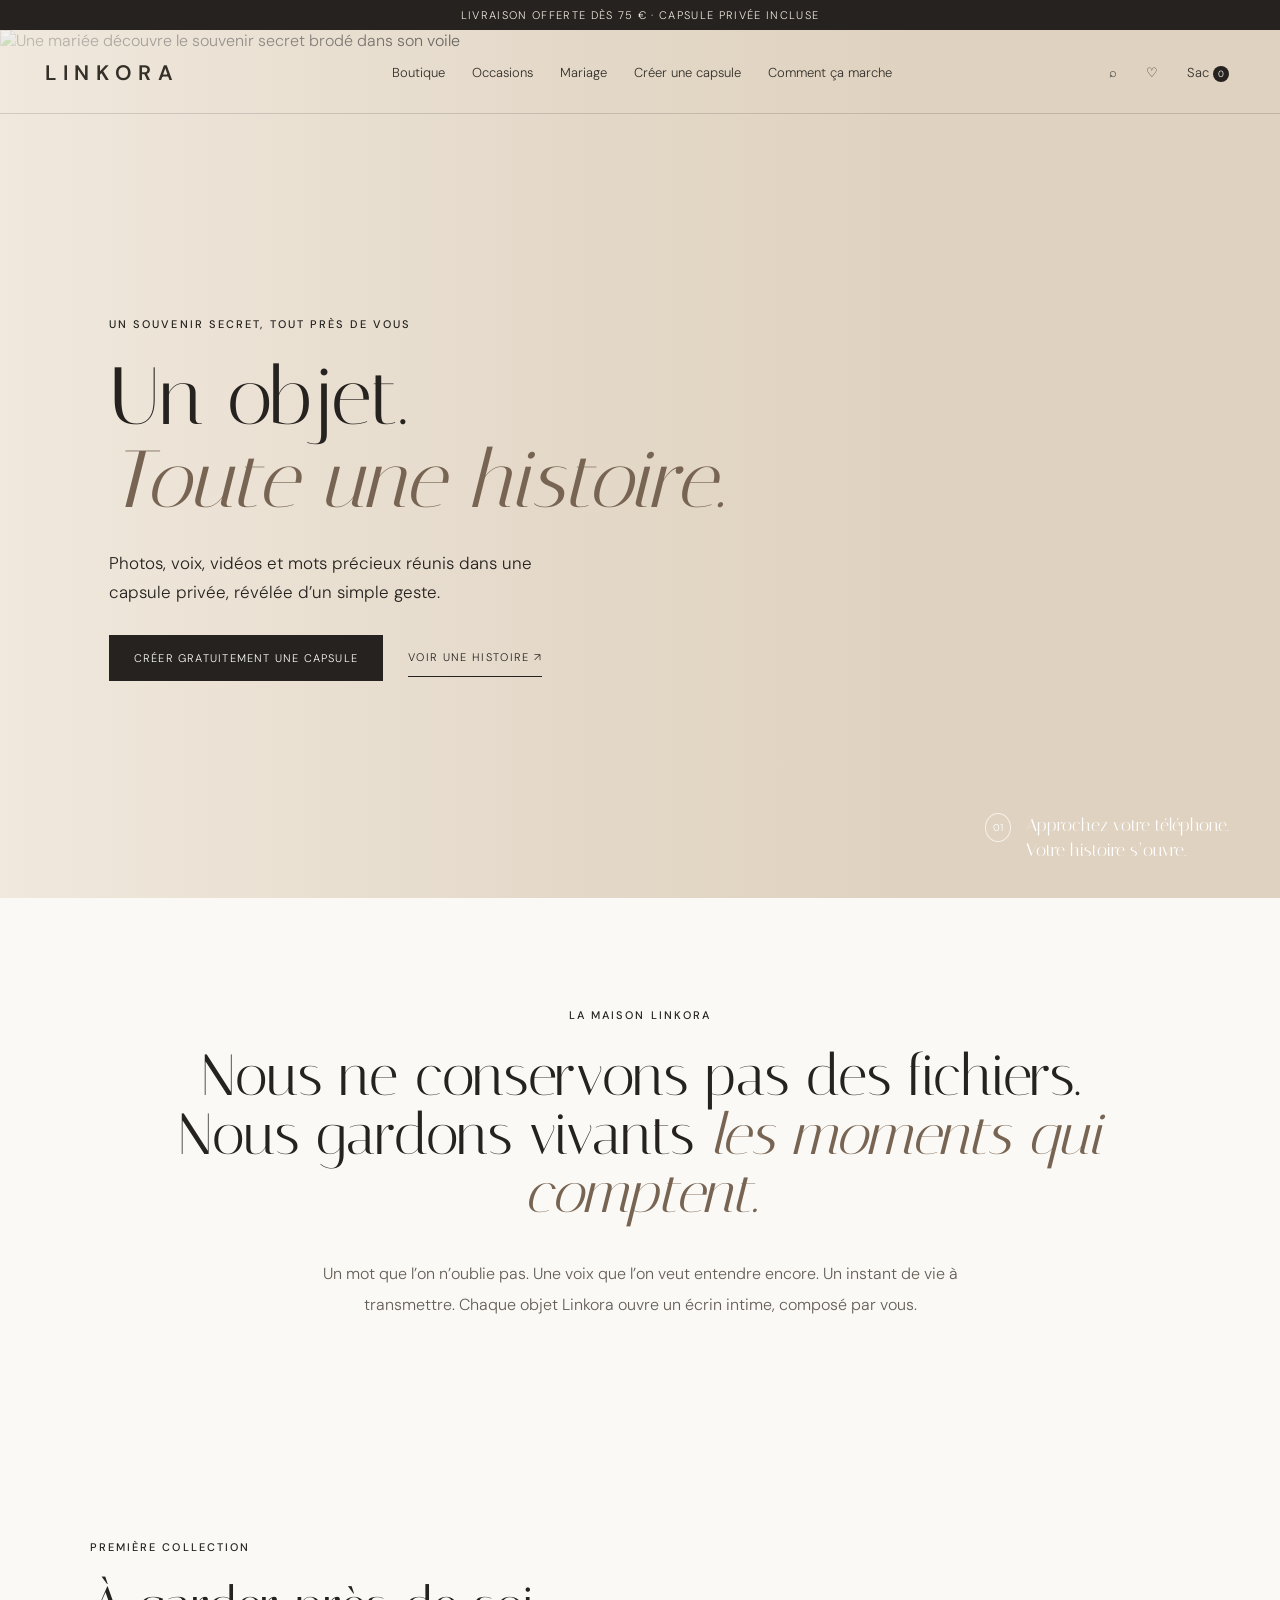
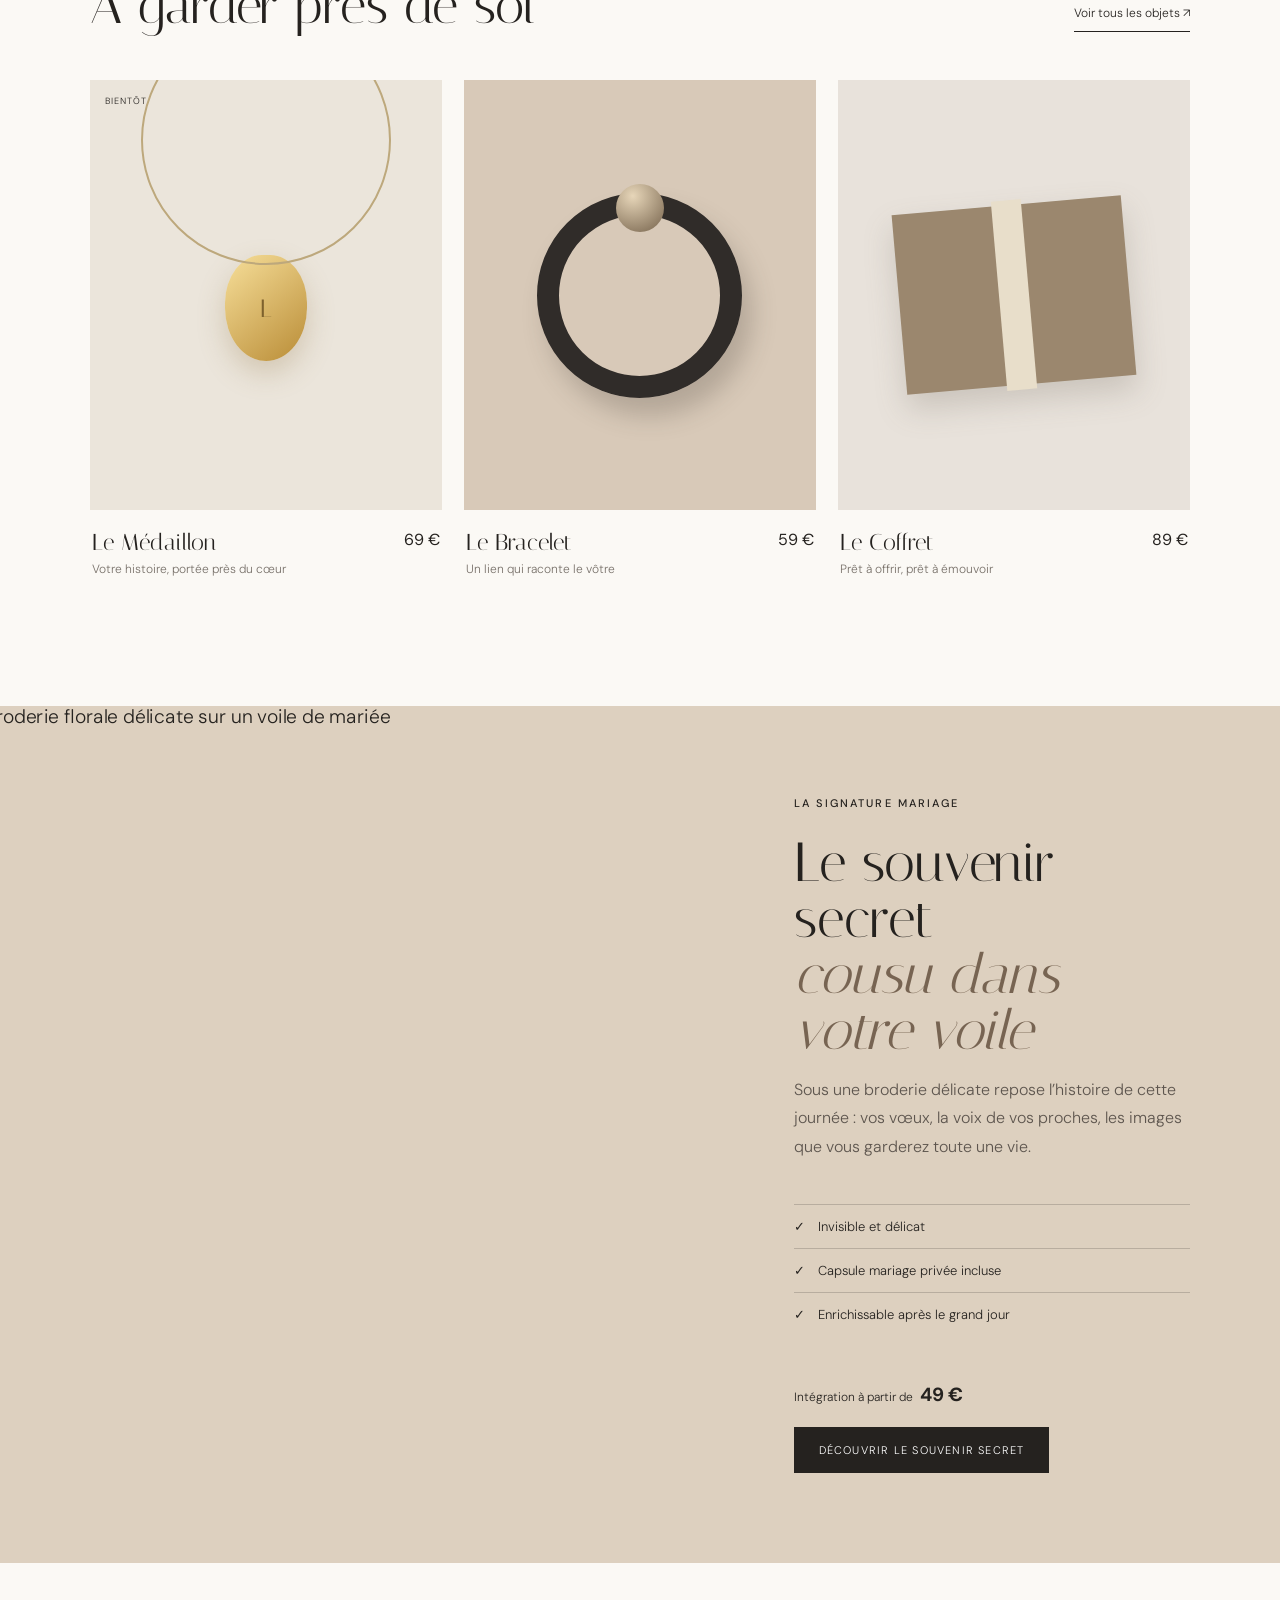
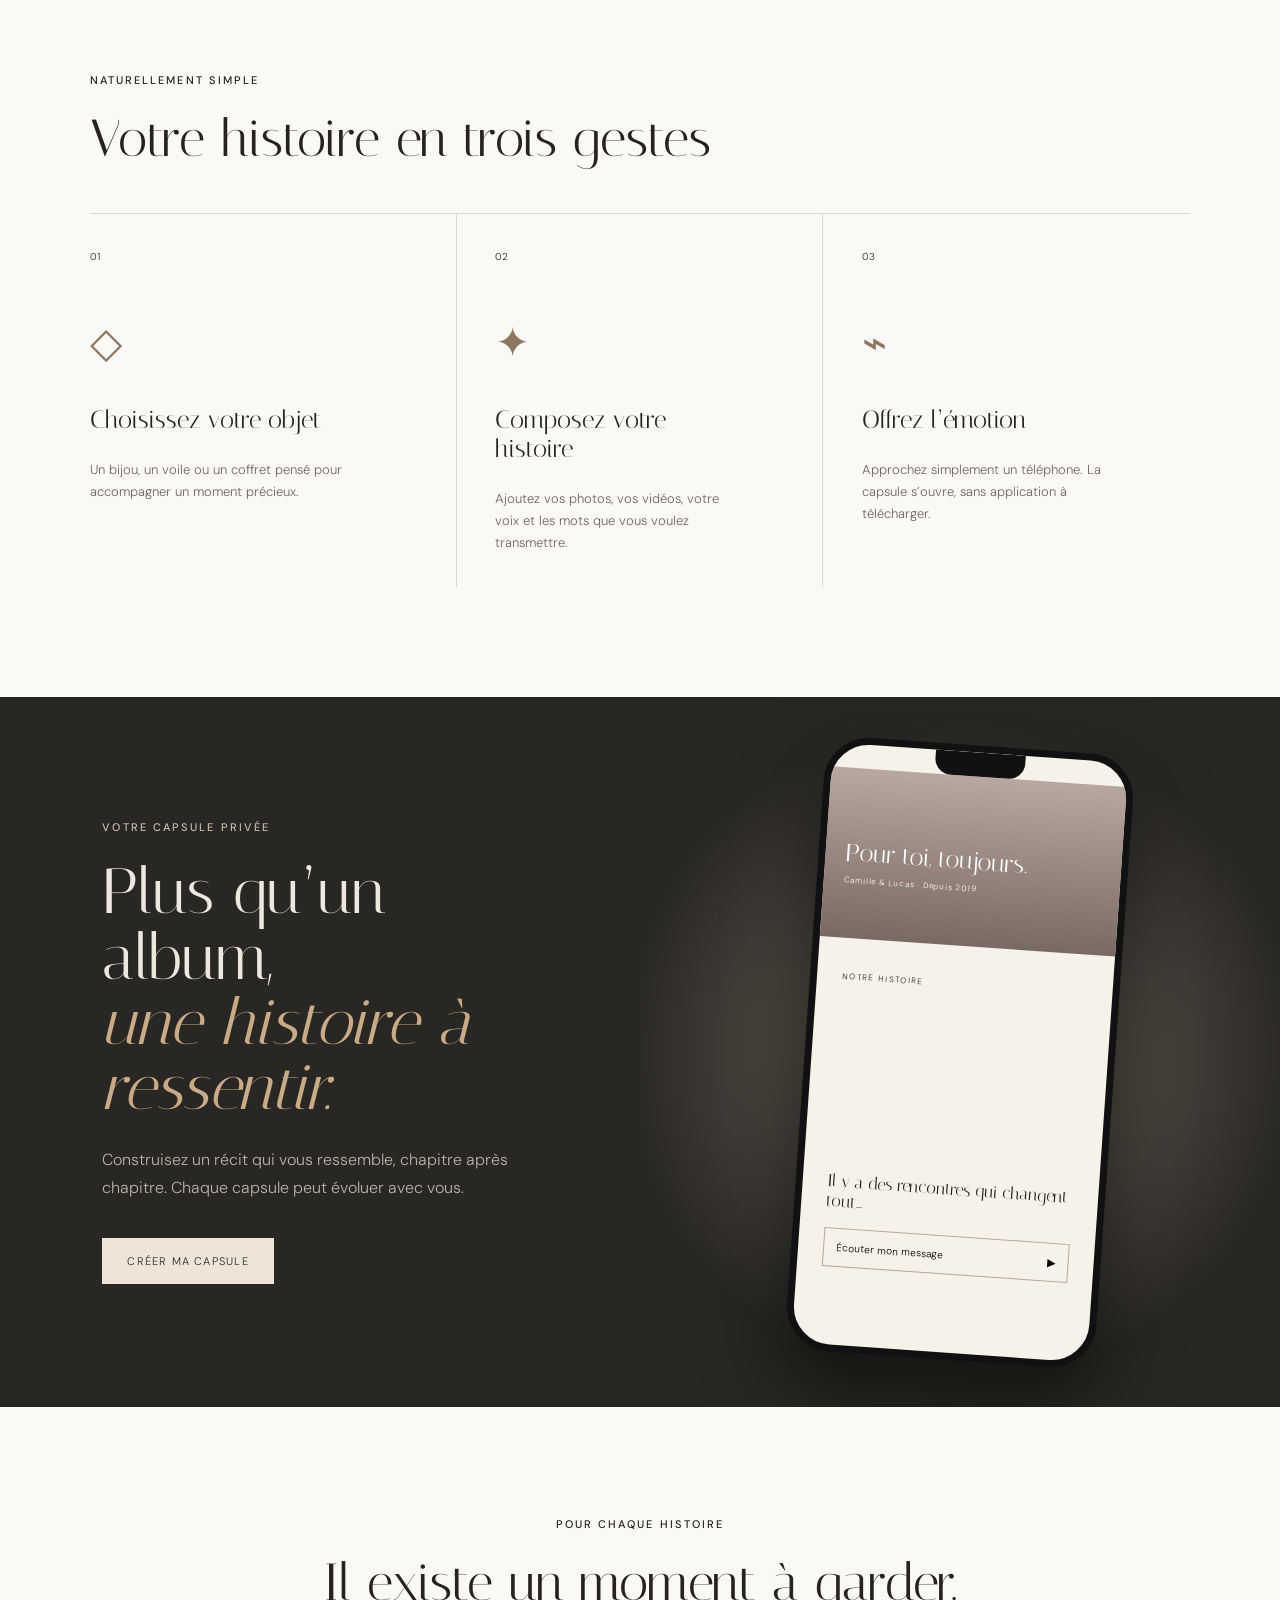
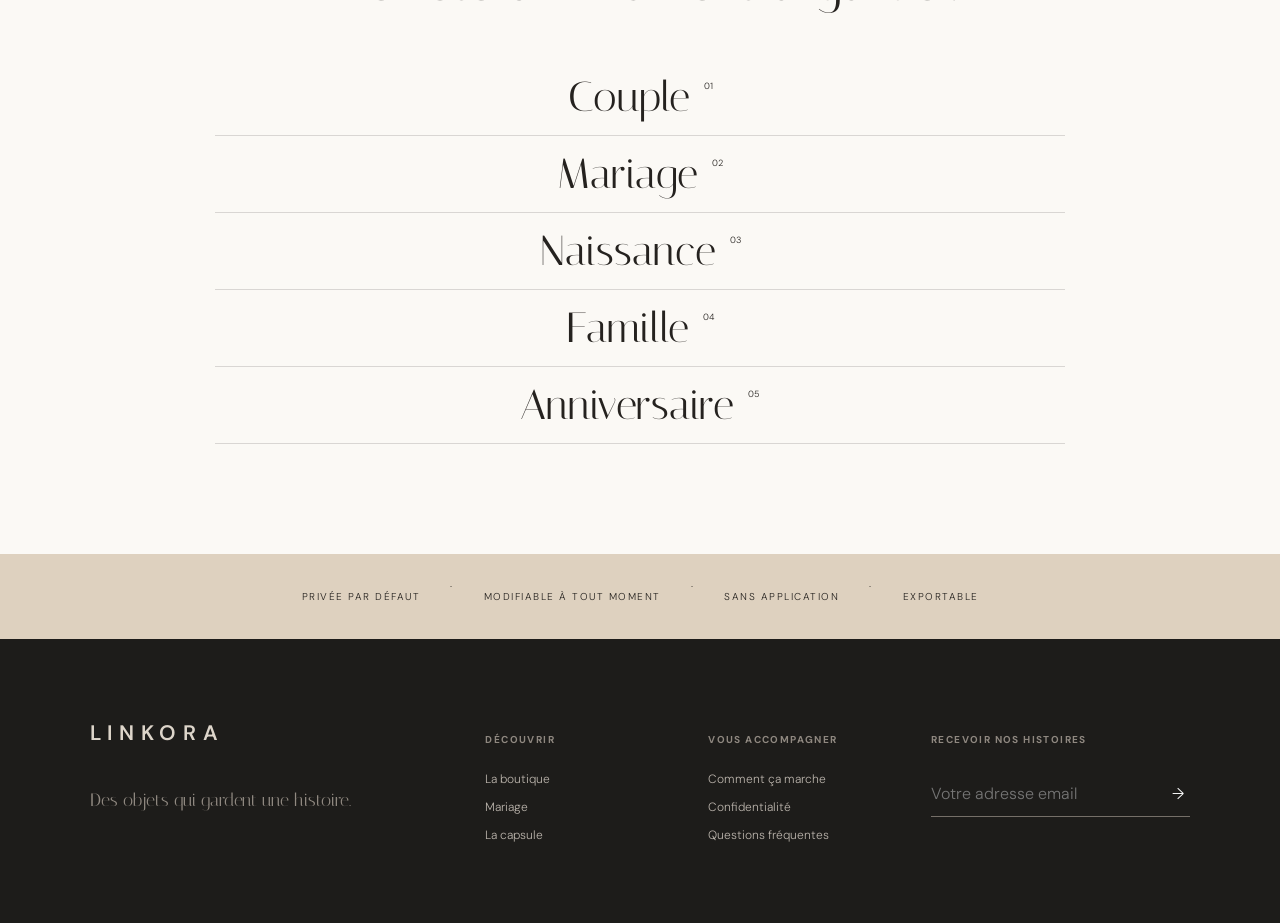
==== index.html @ e20ec152 "Add files via upload Publication initiale du site Linkora" ====
<!doctype html>
<html lang="fr">
<head>
  <meta charset="UTF-8">
  <meta name="viewport" content="width=device-width, initial-scale=1.0">
  <meta name="description" content="Linkora transforme vos objets précieux en portes vers les histoires qui comptent.">
  <title>Linkora — Un objet. Toute une histoire.</title>
  <link rel="preconnect" href="https://fonts.googleapis.com">
  <link rel="preconnect" href="https://fonts.gstatic.com" crossorigin>
  <link href="https://fonts.googleapis.com/css2?family=DM+Sans:wght@300;400;500;600&family=Italiana&display=swap" rel="stylesheet">
  <link rel="stylesheet" href="styles.css">
</head>
<body>
  <div class="announcement">Livraison offerte dès 75 € · Capsule privée incluse</div>
  <header class="header">
    <a class="brand" href="#top" aria-label="Linkora, accueil">LINKORA</a>
    <nav class="desktop-nav" aria-label="Navigation principale">
      <a href="#collection">Boutique</a><a href="#occasions">Occasions</a><a href="#mariage">Mariage</a><a href="#capsule">Créer une capsule</a><a href="#how">Comment ça marche</a>
    </nav>
    <div class="header-actions"><button class="icon-button" aria-label="Rechercher">⌕</button><button class="icon-button" aria-label="Mon espace">♡</button><button class="icon-button" aria-label="Panier">Sac <span>0</span></button><button class="menu-button" aria-label="Ouvrir le menu">Menu</button></div>
  </header>
  <main id="top">
    <section class="hero">
      <img src="assets/hero-voile-concept.png" alt="Une mariée découvre le souvenir secret brodé dans son voile">
      <div class="hero-copy">
        <p class="eyebrow">Un souvenir secret, tout près de vous</p>
        <h1>Un objet.<br><em>Toute une histoire.</em></h1>
        <p>Photos, voix, vidéos et mots précieux réunis dans une capsule privée, révélée d’un simple geste.</p>
        <div class="button-row"><a class="button primary" href="create.html">Créer gratuitement une capsule</a><button class="text-button" data-open-demo>Voir une histoire <span>↗</span></button></div>
      </div>
      <div class="hero-note"><span>01</span><p>Approchez votre téléphone.<br>Votre histoire s’ouvre.</p></div>
    </section>

    <section class="manifesto section-pad">
      <p class="eyebrow">La maison Linkora</p>
      <h2>Nous ne conservons pas des fichiers.<br>Nous gardons vivants <em>les moments qui comptent.</em></h2>
      <p class="manifesto-body">Un mot que l’on n’oublie pas. Une voix que l’on veut entendre encore. Un instant de vie à transmettre. Chaque objet Linkora ouvre un écrin intime, composé par vous.</p>
    </section>

    <section class="collection section-pad" id="collection">
      <div class="section-heading"><div><p class="eyebrow">Première collection</p><h2>À garder près de soi</h2></div><a href="#">Voir tous les objets <span>↗</span></a></div>
      <div class="product-grid">
        <article class="product-card"><div class="product-visual visual-medallion"><span class="medallion"></span><span class="chain"></span><span class="badge">Bientôt</span></div><div class="product-info"><div><h3>Le Médaillon</h3><p>Votre histoire, portée près du cœur</p></div><strong>69 €</strong></div></article>
        <article class="product-card"><div class="product-visual visual-bracelet"><span class="bracelet"></span><span class="bead"></span></div><div class="product-info"><div><h3>Le Bracelet</h3><p>Un lien qui raconte le vôtre</p></div><strong>59 €</strong></div></article>
        <article class="product-card"><div class="product-visual visual-box"><span class="box"></span><span class="ribbon"></span></div><div class="product-info"><div><h3>Le Coffret</h3><p>Prêt à offrir, prêt à émouvoir</p></div><strong>89 €</strong></div></article>
      </div>
    </section>

    <section class="wedding" id="mariage">
      <div class="wedding-image"><img src="assets/hero-voile-concept.png" alt="Broderie florale délicate sur un voile de mariée"></div>
      <div class="wedding-copy"><p class="eyebrow">La signature mariage</p><h2>Le souvenir secret<br><em>cousu dans votre voile</em></h2><p>Sous une broderie délicate repose l’histoire de cette journée : vos vœux, la voix de vos proches, les images que vous garderez toute une vie.</p><ul><li>Invisible et délicat</li><li>Capsule mariage privée incluse</li><li>Enrichissable après le grand jour</li></ul><p class="price">Intégration à partir de <strong>49 €</strong></p><a class="button dark" href="#capsule">Découvrir Le Souvenir Secret</a></div>
    </section>

    <section class="how section-pad" id="how">
      <div class="section-heading"><div><p class="eyebrow">Naturellement simple</p><h2>Votre histoire en trois gestes</h2></div></div>
      <div class="steps"><article><span>01</span><div class="step-icon">◇</div><h3>Choisissez votre objet</h3><p>Un bijou, un voile ou un coffret pensé pour accompagner un moment précieux.</p></article><article><span>02</span><div class="step-icon">✦</div><h3>Composez votre histoire</h3><p>Ajoutez vos photos, vos vidéos, votre voix et les mots que vous voulez transmettre.</p></article><article><span>03</span><div class="step-icon">⌁</div><h3>Offrez l’émotion</h3><p>Approchez simplement un téléphone. La capsule s’ouvre, sans application à télécharger.</p></article></div>
    </section>

    <section class="capsule" id="capsule">
      <div class="capsule-copy"><p class="eyebrow light">Votre capsule privée</p><h2>Plus qu’un album,<br><em>une histoire à ressentir.</em></h2><p>Construisez un récit qui vous ressemble, chapitre après chapitre. Chaque capsule peut évoluer avec vous.</p><a class="button cream" href="create.html">Créer ma capsule</a></div>
      <div class="phone-wrap"><div class="phone"><div class="phone-top"></div><div class="story-cover"><p>Pour toi, toujours.</p><small>Camille & Lucas · Depuis 2019</small></div><div class="story-content"><span>Notre histoire</span><div class="story-photo"></div><p>Il y a des rencontres qui changent tout...</p><button>Écouter mon message <b>▶</b></button></div></div></div>
    </section>

    <section class="occasions section-pad" id="occasions"><p class="eyebrow">Pour chaque histoire</p><h2>Il existe un moment à garder.</h2><div class="occasion-list"><a href="#">Couple <span>01</span></a><a href="#">Mariage <span>02</span></a><a href="#">Naissance <span>03</span></a><a href="#">Famille <span>04</span></a><a href="#">Anniversaire <span>05</span></a></div></section>

    <section class="trust"><p>Privée par défaut</p><span>·</span><p>Modifiable à tout moment</p><span>·</span><p>Sans application</p><span>·</span><p>Exportable</p></section>
  </main>
  <footer><div><a class="brand footer-brand" href="#top">LINKORA</a><p>Des objets qui gardent une histoire.</p></div><div><h4>Découvrir</h4><a href="#collection">La boutique</a><a href="#mariage">Mariage</a><a href="#capsule">La capsule</a></div><div><h4>Vous accompagner</h4><a href="#how">Comment ça marche</a><a href="#">Confidentialité</a><a href="#">Questions fréquentes</a></div><div><h4>Recevoir nos histoires</h4><form><input type="email" placeholder="Votre adresse email" aria-label="Votre adresse email"><button aria-label="S'inscrire">→</button></form></div></footer>

  <dialog class="demo" id="demo"><button class="close" aria-label="Fermer">×</button><p class="eyebrow">Démonstration</p><h2>Pour toi, toujours.</h2><p class="demo-intro">Une capsule imaginée pour raconter six années d’une histoire.</p><div class="demo-memory"><span>12 juin 2019</span><h3>Le jour où tout a commencé</h3><p>« Je ne savais pas encore que ce café durerait toute une vie. »</p></div><div class="audio"><button>▶</button><div><p>Un message de Camille</p><span></span></div><time>0:42</time></div><button class="button dark close-bottom">Refermer l’histoire</button></dialog>
  <script src="script.js"></script>
</body>
</html>
---- styles.css ----
:root{--ink:#25221f;--cream:#f5f0e8;--paper:#fbf9f5;--sand:#ded1bf;--brown:#75614e;--line:rgba(37,34,31,.16)}*{box-sizing:border-box}html{scroll-behavior:smooth}body{margin:0;background:var(--paper);color:var(--ink);font-family:"DM Sans",sans-serif;font-weight:300}a{color:inherit;text-decoration:none}button,input{font:inherit}.announcement{background:var(--ink);color:#eee7dc;text-align:center;padding:8px;font-size:11px;letter-spacing:.12em;text-transform:uppercase}.header{height:82px;display:flex;align-items:center;justify-content:space-between;padding:0 3.5vw;border-bottom:1px solid var(--line);position:absolute;top:32px;z-index:5;width:100%;color:#332f29}.brand{font-size:21px;letter-spacing:.32em;font-weight:600}.desktop-nav{display:flex;gap:27px;font-size:13px}.desktop-nav a,.header-actions button{transition:opacity .2s}.desktop-nav a:hover,.header-actions button:hover{opacity:.55}.header-actions{display:flex;align-items:center;gap:17px}.icon-button,.menu-button,.text-button{border:0;background:0;cursor:pointer;color:inherit}.icon-button{font-size:13px}.icon-button span{background:var(--ink);color:white;border-radius:50%;font-size:9px;padding:2px 5px}.menu-button{display:none}.hero{min-height:760px;height:calc(100vh - 32px);position:relative;display:flex;align-items:center;overflow:hidden;background:#dfd2c0}.hero>img{position:absolute;width:100%;height:100%;object-fit:cover}.hero:after{content:"";position:absolute;inset:0;background:linear-gradient(90deg,rgba(246,240,231,.75) 0%,rgba(246,240,231,.2) 46%,transparent 72%)}.hero-copy{position:relative;z-index:1;width:620px;margin-left:8.5vw;margin-top:70px}.eyebrow{text-transform:uppercase;letter-spacing:.19em;font-size:11px;font-weight:500;margin:0 0 25px}.hero h1,.section-pad h2,.wedding h2,.capsule h2,.demo h2{font-family:Italiana,serif;font-weight:400;margin:0;line-height:1.02}.hero h1{font-size:clamp(57px,6.3vw,96px)}em{font-weight:400;color:#776452}.hero-copy>p:not(.eyebrow){max-width:470px;font-size:17px;line-height:1.7;margin:28px 0}.button-row{display:flex;align-items:center;gap:25px}.button{display:inline-flex;border:1px solid var(--ink);padding:15px 24px;text-transform:uppercase;letter-spacing:.11em;font-size:11px;cursor:pointer;transition:.25s}.button:hover{transform:translateY(-2px)}.button.primary,.button.dark{background:var(--ink);color:white}.text-button{text-transform:uppercase;letter-spacing:.12em;font-size:11px;border-bottom:1px solid;padding:12px 0}.hero-note{position:absolute;z-index:2;right:4vw;bottom:35px;color:#fff;display:flex;align-items:flex-start;gap:15px}.hero-note span{font-size:10px;border:1px solid rgba(255,255,255,.7);border-radius:50%;padding:7px}.hero-note p{font-family:Italiana;font-size:18px;line-height:1.4;margin:0}.section-pad{padding:110px 7vw}.manifesto{text-align:center;max-width:1200px;margin:auto}.manifesto h2{font-size:clamp(36px,4.5vw,65px)}.manifesto-body{max-width:680px;margin:36px auto 0;line-height:1.9;color:#655e56}.section-heading{display:flex;align-items:flex-end;justify-content:space-between;margin-bottom:48px}.section-heading h2,.occasions h2{font-size:52px}.section-heading>a{font-size:12px;border-bottom:1px solid;padding:10px 0}.product-grid{display:grid;grid-template-columns:repeat(3,1fr);gap:22px}.product-visual{height:430px;background:#ebe5db;position:relative;display:grid;place-items:center;overflow:hidden}.product-info{display:flex;justify-content:space-between;padding:19px 2px}.product-info h3{font-family:Italiana;font-size:23px;font-weight:400;margin:0 0 5px}.product-info p{margin:0;color:#777069;font-size:12px}.product-info strong{font-weight:400}.badge{position:absolute;left:15px;top:15px;text-transform:uppercase;font-size:9px;letter-spacing:.12em}.chain{position:absolute;width:250px;height:250px;border:2px solid #bda87c;border-radius:50%;top:-65px}.medallion{width:82px;height:106px;border-radius:45% 45% 50% 50%;background:linear-gradient(140deg,#f7df9a,#b98c36);box-shadow:0 12px 28px #9d845650;position:absolute;top:175px}.medallion:after{content:"L";font-family:Italiana;font-size:25px;position:absolute;inset:0;display:grid;place-items:center;color:#7d612d}.visual-bracelet{background:#d8c9b8}.bracelet{width:205px;height:205px;border:22px solid #302c29;border-radius:50%;box-shadow:10px 18px 25px #493e3640}.bead{position:absolute;width:48px;height:48px;background:radial-gradient(circle at 35% 25%,#e7d6b9,#75624b);border-radius:50%;top:104px}.visual-box{background:#e8e2db}.box{width:230px;height:180px;background:#9b876e;box-shadow:0 15px 30px #756c6040;transform:rotate(-5deg)}.ribbon{position:absolute;width:30px;height:190px;background:#e8deca;transform:rotate(-5deg)}.wedding{display:grid;grid-template-columns:1.1fr .9fr;min-height:720px;background:#ddd0bf}.wedding-image{overflow:hidden}.wedding-image img{width:100%;height:100%;object-fit:cover;object-position:67% center;transform:scale(1.2)}.wedding-copy{padding:90px 7vw;display:flex;flex-direction:column;justify-content:center}.wedding h2{font-size:clamp(43px,4.3vw,68px)}.wedding-copy>p:not(.eyebrow,.price){line-height:1.8;color:#5d554e}.wedding ul{list-style:none;padding:10px 0}.wedding li{border-top:1px solid rgba(37,34,31,.2);padding:13px 0;font-size:13px}.wedding li:before{content:"✓";margin-right:13px}.price{font-size:12px;margin:20px 0}.price strong{font-size:19px;margin-left:4px}.wedding .button{align-self:flex-start}.steps{display:grid;grid-template-columns:repeat(3,1fr);border-top:1px solid var(--line)}.steps article{padding:30px 6vw 20px 0;border-right:1px solid var(--line);position:relative}.steps article:not(:first-child){padding-left:3vw}.steps article:last-child{border:0}.steps>article>span{font-size:10px}.step-icon{font-size:42px;margin:50px 0 35px;color:#8d7761}.steps h3{font-family:Italiana;font-weight:400;font-size:25px}.steps p{color:#6d665f;line-height:1.7;font-size:13px}.capsule{background:#292723;color:#eee7dd;min-height:710px;display:grid;grid-template-columns:1fr 1fr;overflow:hidden}.capsule-copy{padding:120px 8vw;align-self:center}.eyebrow.light{color:#cbbda9}.capsule h2{font-size:clamp(48px,5vw,72px)}.capsule h2 em{color:#c9ac87}.capsule-copy>p:not(.eyebrow){line-height:1.8;color:#bbb3aa;max-width:530px;margin:25px 0 35px}.button.cream{background:#eee5d8;color:#292723;border-color:#eee5d8}.phone-wrap{display:grid;place-items:center;background:radial-gradient(circle,#756a5b 0%,#393631 55%,#292723 70%)}.phone{width:310px;height:615px;border:7px solid #111;border-radius:45px;background:#f6f1e9;overflow:hidden;color:#26231f;box-shadow:0 30px 80px #0009;transform:rotate(4deg)}.phone-top{height:24px;width:90px;background:#111;border-radius:0 0 16px 16px;margin:auto}.story-cover{height:170px;background:linear-gradient(#8f776d99,#594740cc),url('assets/hero-voile-concept.png') center/cover;color:white;padding:70px 20px 15px}.story-cover p{font-family:Italiana;font-size:25px;margin:0}.story-cover small{font-size:8px;letter-spacing:.1em}.story-content{padding:25px}.story-content>span{text-transform:uppercase;font-size:8px;letter-spacing:.17em}.story-photo{height:155px;margin:15px 0;background:url('assets/hero-voile-concept.png') 66% 38%/cover}.story-content p{font-family:Italiana;font-size:17px}.story-content button{width:100%;border:1px solid #b6a895;background:transparent;padding:12px;font-size:10px;display:flex;justify-content:space-between}.occasions{text-align:center}.occasions h2{font-family:Italiana;font-weight:400}.occasion-list{max-width:850px;margin:50px auto 0}.occasion-list a{font-family:Italiana;font-size:42px;display:flex;justify-content:center;gap:14px;padding:13px;border-bottom:1px solid var(--line);transition:.2s}.occasion-list a:hover{color:#8c7459;padding-left:20px}.occasion-list span{font-family:"DM Sans";font-size:9px;padding-top:8px}.trust{display:flex;justify-content:center;gap:30px;flex-wrap:wrap;background:#ded1bf;padding:26px;text-transform:uppercase;letter-spacing:.15em;font-size:10px}footer{background:#1d1c1a;color:#ddd5ca;padding:80px 7vw;display:grid;grid-template-columns:2fr 1fr 1fr 1.5fr;gap:50px}footer>div{display:flex;flex-direction:column;gap:12px}footer h4{text-transform:uppercase;letter-spacing:.14em;font-size:10px;color:#8f8880}footer a:not(.brand){font-size:12px;color:#bbb4ac}.footer-brand{margin-bottom:12px}footer p{color:#918a82;font-family:Italiana;font-size:18px}footer form{display:flex;border-bottom:1px solid #756f68}footer input{background:none;border:0;color:white;padding:12px 0;outline:0;width:100%}footer form button{background:0;border:0;color:white}.demo{width:min(630px,90vw);border:0;padding:60px;background:#f4eee5;color:#2b2824;box-shadow:0 30px 100px #0008}.demo::backdrop{background:#29241ecf;backdrop-filter:blur(4px)}.demo .close{position:absolute;right:20px;top:15px;border:0;background:0;font-size:28px;cursor:pointer}.demo h2{font-size:55px}.demo-intro{color:#706860}.demo-memory{border-left:1px solid #9d8265;padding:25px;margin:30px 0;background:#eee6dc}.demo-memory span{font-size:9px;text-transform:uppercase;letter-spacing:.15em}.demo-memory h3{font-family:Italiana;font-weight:400;font-size:25px}.audio{display:flex;align-items:center;gap:15px;padding:15px 0;margin-bottom:25px}.audio>button{border:1px solid;border-radius:50%;background:0;width:42px;height:42px}.audio div{flex:1}.audio p{font-size:11px}.audio span{display:block;height:2px;background:linear-gradient(90deg,#7a6650 30%,#ccc 30%)}.audio time{font-size:10px}@media(max-width:950px){.desktop-nav{display:none}.menu-button{display:block}.hero-copy{margin-left:6vw}.product-grid{grid-template-columns:1fr 1fr}.product-card:last-child{display:none}.wedding{grid-template-columns:1fr}.wedding-image{height:500px}.capsule{grid-template-columns:1fr}.phone-wrap{padding:80px}.steps{grid-template-columns:1fr}.steps article,.steps article:not(:first-child){border-right:0;border-bottom:1px solid var(--line);padding:30px 0}.step-icon{margin:25px 0}.steps article:last-child{border:0}footer{grid-template-columns:1fr 1fr}}@media(max-width:620px){.announcement{font-size:9px}.header{height:66px;padding:0 20px}.header-actions .icon-button:not(:last-of-type){display:none}.brand{font-size:17px}.hero{height:820px;align-items:flex-end}.hero>img{object-position:63% center}.hero:after{background:linear-gradient(0deg,rgba(245,239,230,.96) 0%,rgba(245,239,230,.65) 50%,transparent 75%)}.hero-copy{margin:0 24px 70px;width:auto}.hero h1{font-size:53px}.hero-copy>p:not(.eyebrow){font-size:14px}.hero-note{display:none}.button-row{align-items:flex-start;flex-direction:column;gap:4px}.section-pad{padding:80px 22px}.manifesto h2{font-size:37px}.section-heading{align-items:flex-start}.section-heading h2,.occasions h2{font-size:39px}.section-heading>a{display:none}.product-grid{grid-template-columns:1fr}.product-card:last-child{display:block}.product-visual{height:360px}.wedding-image{height:390px}.wedding-copy{padding:70px 25px}.wedding h2{font-size:42px}.capsule-copy{padding:80px 25px}.capsule h2{font-size:44px}.phone-wrap{padding:60px 10px}.phone{transform:none;width:285px;height:570px}.occasion-list a{font-size:31px}.trust{gap:12px}.trust span{display:none}footer{grid-template-columns:1fr;padding:60px 25px}.demo{padding:45px 25px}.demo h2{font-size:40px}}
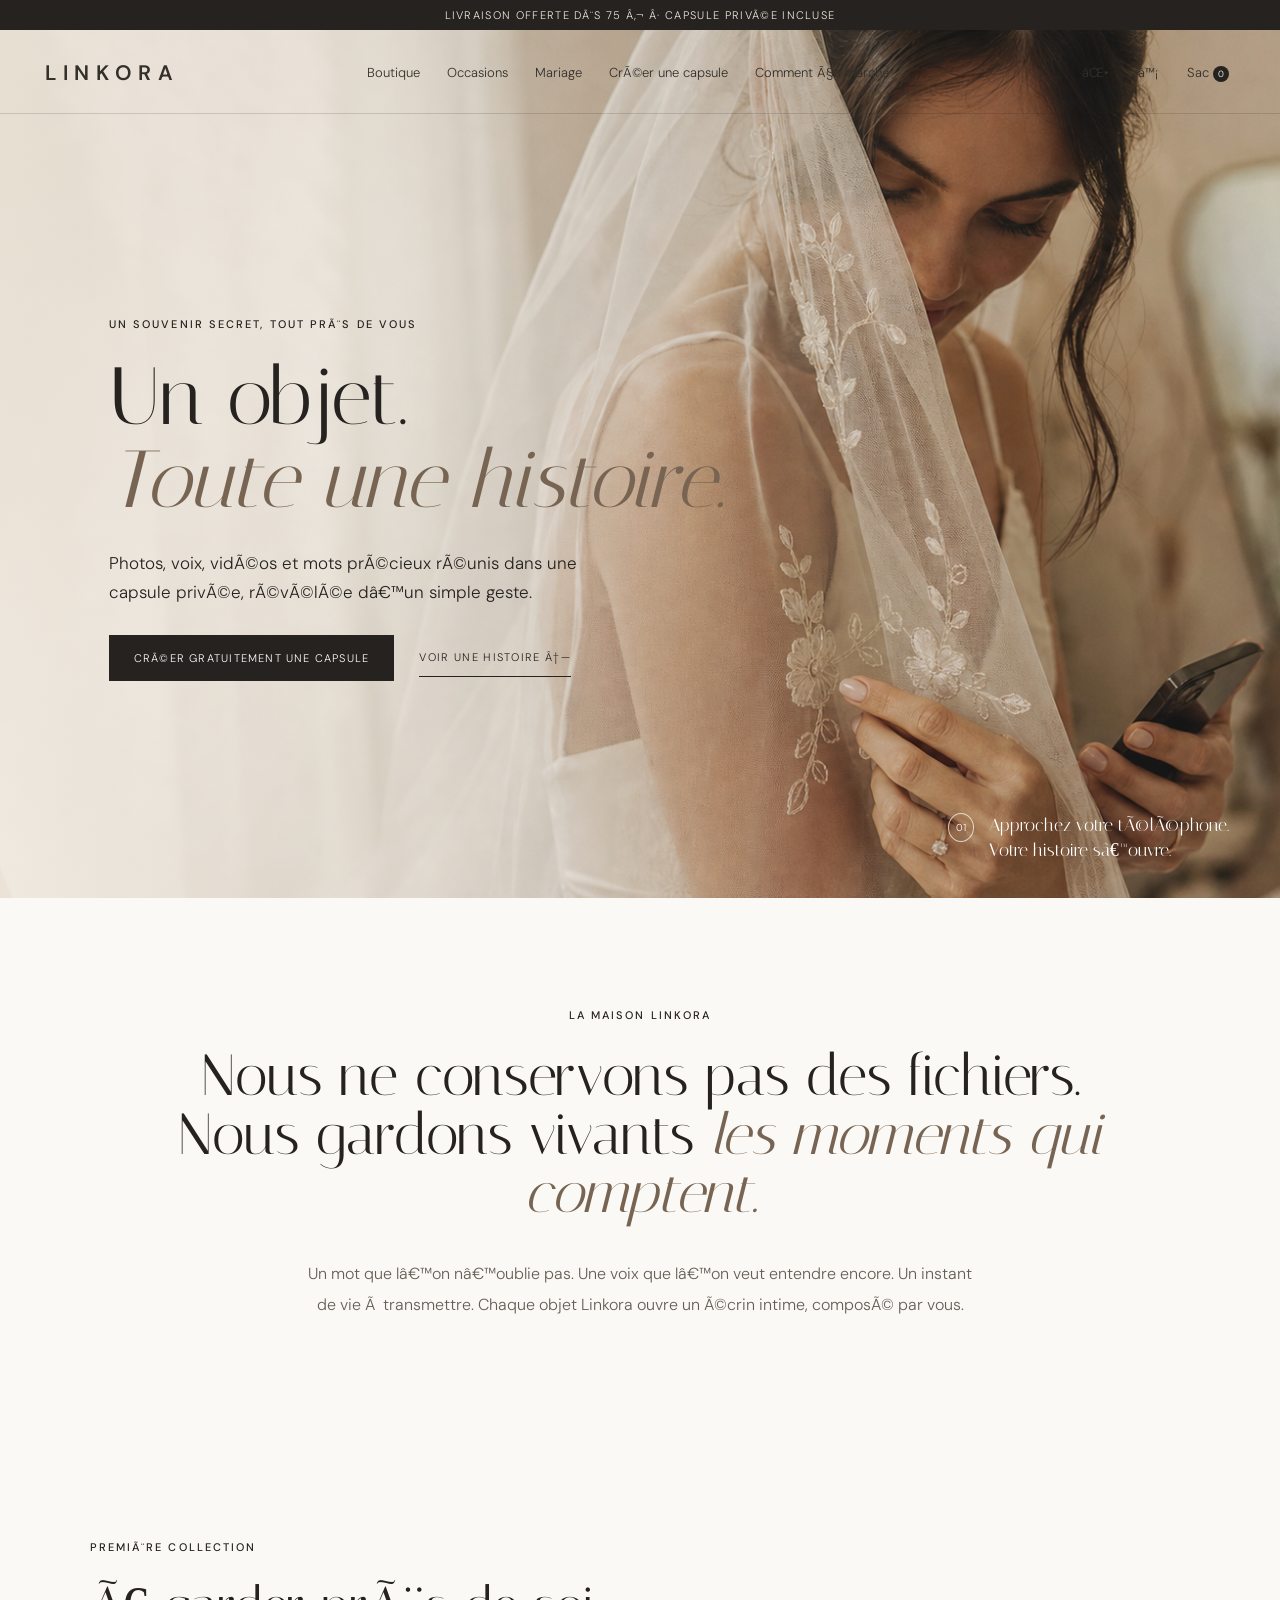
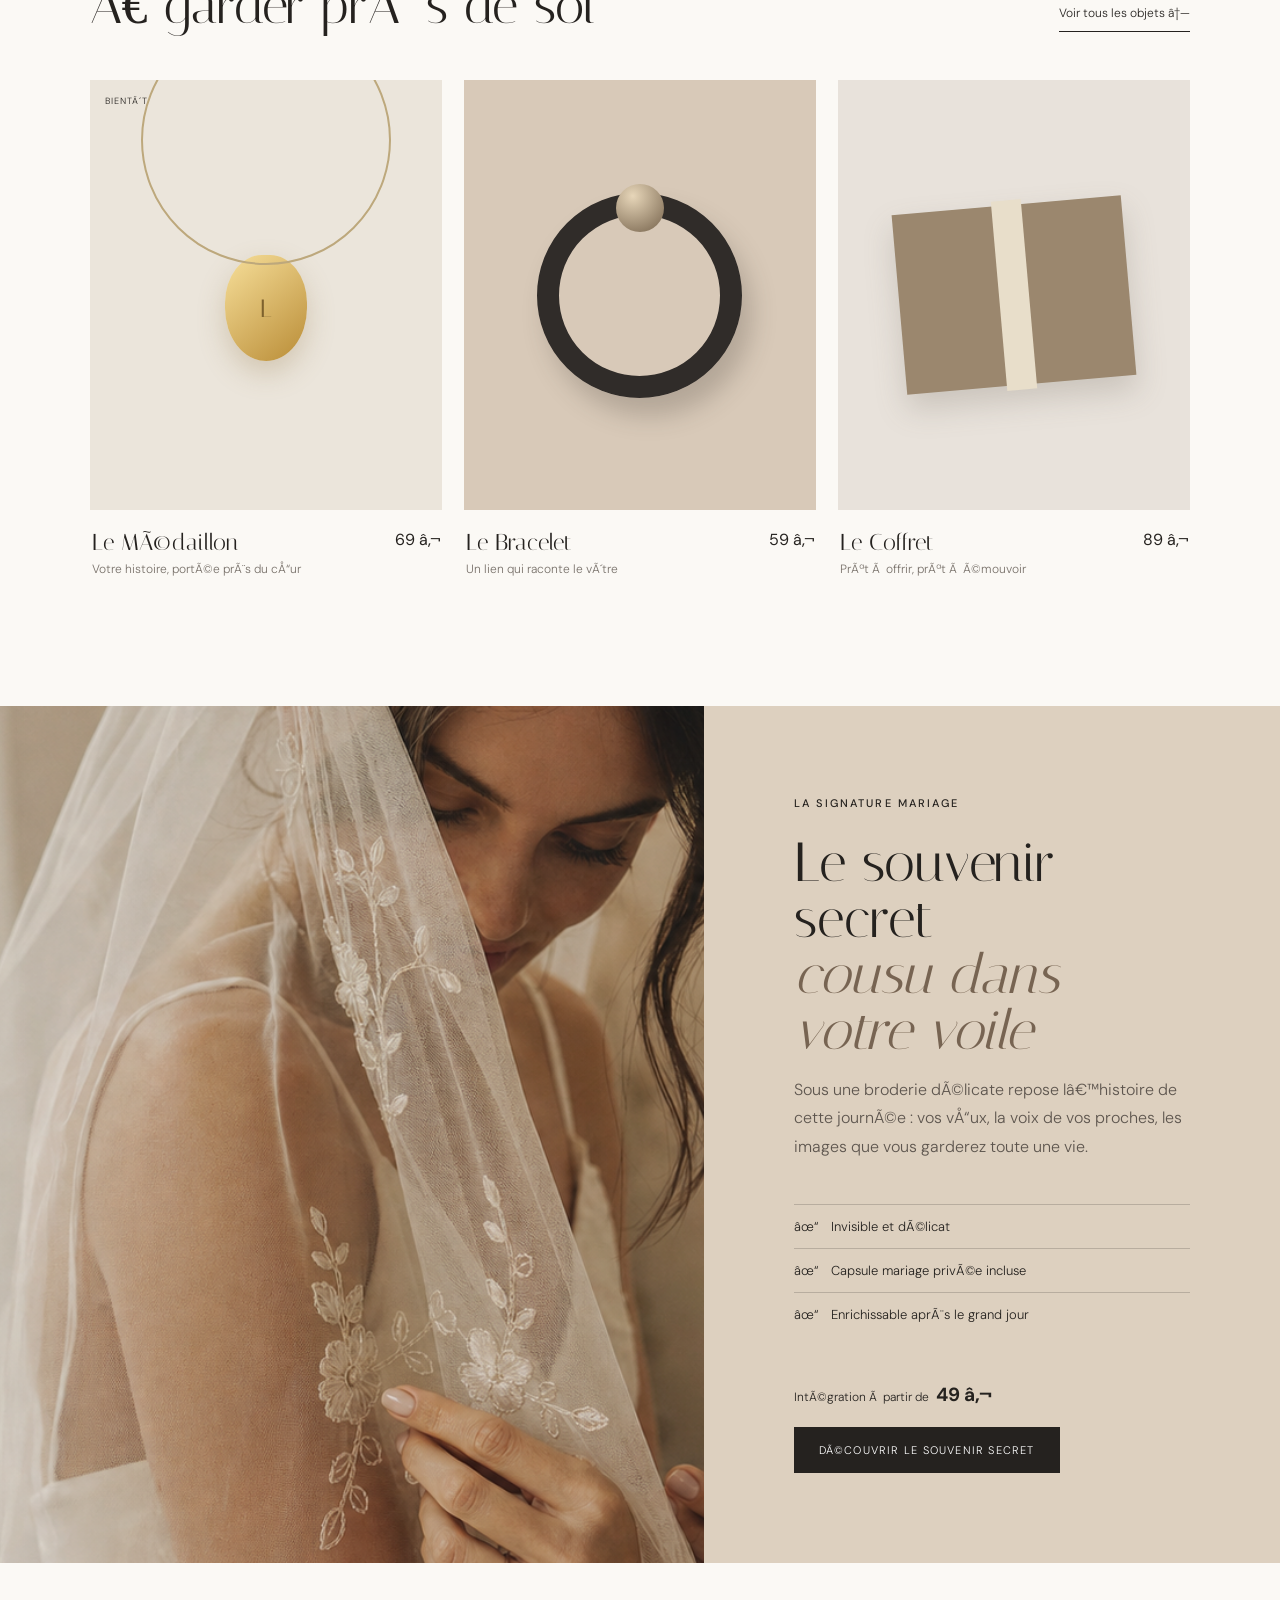
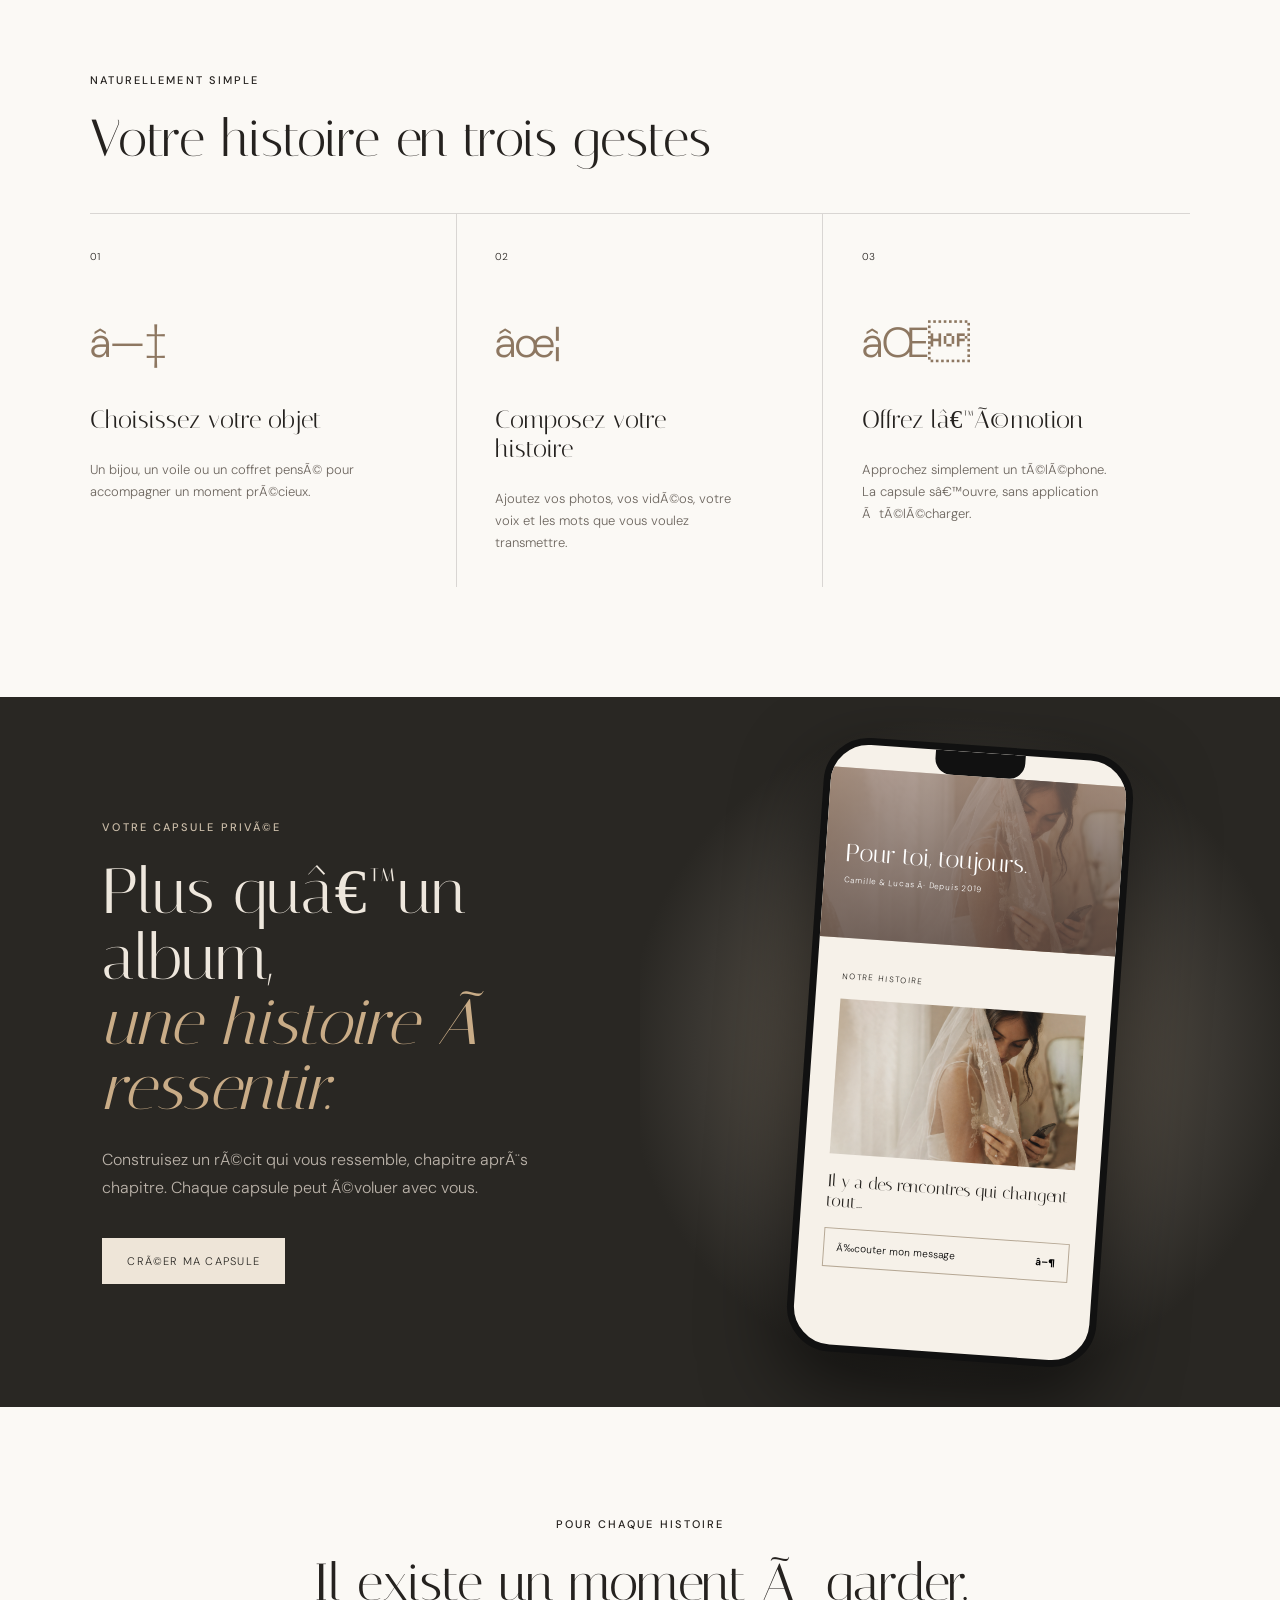
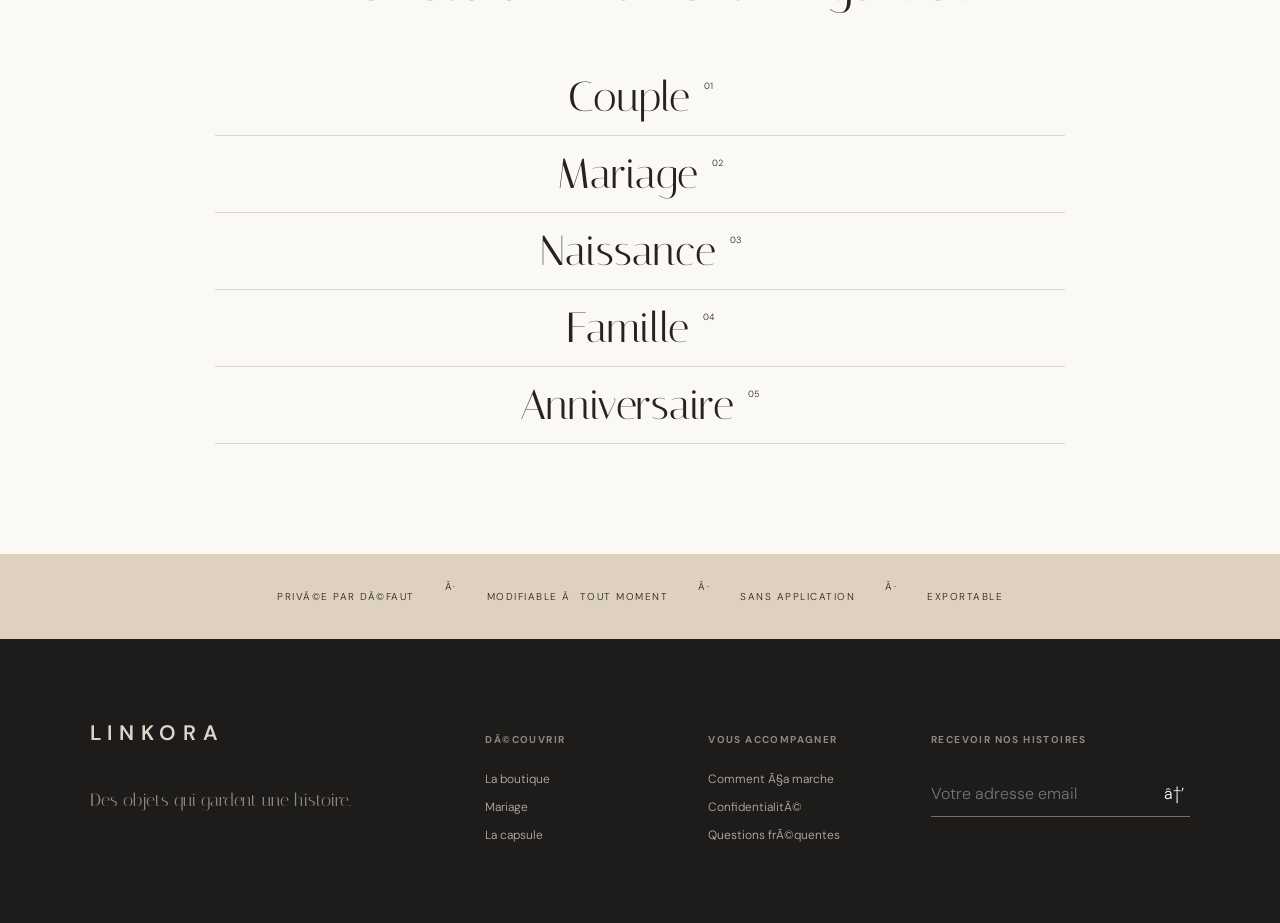
==== commit 3d53cb60: "Add files via upload" ====
--- a/index.html
+++ b/index.html
@@ -1,73 +1,75 @@
-<!doctype html>
+﻿<!doctype html>
 <html lang="fr">
 <head>
   <meta charset="UTF-8">
   <meta name="viewport" content="width=device-width, initial-scale=1.0">
-  <meta name="description" content="Linkora transforme vos objets précieux en portes vers les histoires qui comptent.">
-  <title>Linkora — Un objet. Toute une histoire.</title>
+  <meta name="description" content="Linkora transforme vos objets prÃ©cieux en portes vers les histoires qui comptent.">
+  <title>Linkora â€” Un objet. Toute une histoire.</title>
   <link rel="preconnect" href="https://fonts.googleapis.com">
   <link rel="preconnect" href="https://fonts.gstatic.com" crossorigin>
   <link href="https://fonts.googleapis.com/css2?family=DM+Sans:wght@300;400;500;600&family=Italiana&display=swap" rel="stylesheet">
   <link rel="stylesheet" href="styles.css">
 </head>
 <body>
-  <div class="announcement">Livraison offerte dès 75 € · Capsule privée incluse</div>
+  <div class="announcement">Livraison offerte dÃ¨s 75 â‚¬ Â· Capsule privÃ©e incluse</div>
   <header class="header">
     <a class="brand" href="#top" aria-label="Linkora, accueil">LINKORA</a>
     <nav class="desktop-nav" aria-label="Navigation principale">
-      <a href="#collection">Boutique</a><a href="#occasions">Occasions</a><a href="#mariage">Mariage</a><a href="#capsule">Créer une capsule</a><a href="#how">Comment ça marche</a>
+      <a href="#collection">Boutique</a><a href="#occasions">Occasions</a><a href="#mariage">Mariage</a><a href="#capsule">CrÃ©er une capsule</a><a href="#how">Comment Ã§a marche</a>
     </nav>
-    <div class="header-actions"><button class="icon-button" aria-label="Rechercher">⌕</button><button class="icon-button" aria-label="Mon espace">♡</button><button class="icon-button" aria-label="Panier">Sac <span>0</span></button><button class="menu-button" aria-label="Ouvrir le menu">Menu</button></div>
+    <div class="header-actions"><button class="icon-button" aria-label="Rechercher">âŒ•</button><button class="icon-button" aria-label="Mon espace">â™¡</button><button class="icon-button" aria-label="Panier">Sac <span>0</span></button><button class="menu-button" aria-label="Ouvrir le menu">Menu</button></div>
   </header>
   <main id="top">
     <section class="hero">
-      <img src="assets/hero-voile-concept.png" alt="Une mariée découvre le souvenir secret brodé dans son voile">
+      <img src="./hero-voile-concept.png" alt="Une mariÃ©e dÃ©couvre le souvenir secret brodÃ© dans son voile">
       <div class="hero-copy">
-        <p class="eyebrow">Un souvenir secret, tout près de vous</p>
+        <p class="eyebrow">Un souvenir secret, tout prÃ¨s de vous</p>
         <h1>Un objet.<br><em>Toute une histoire.</em></h1>
-        <p>Photos, voix, vidéos et mots précieux réunis dans une capsule privée, révélée d’un simple geste.</p>
-        <div class="button-row"><a class="button primary" href="create.html">Créer gratuitement une capsule</a><button class="text-button" data-open-demo>Voir une histoire <span>↗</span></button></div>
+        <p>Photos, voix, vidÃ©os et mots prÃ©cieux rÃ©unis dans une capsule privÃ©e, rÃ©vÃ©lÃ©e dâ€™un simple geste.</p>
+        <div class="button-row"><a class="button primary" href="create.html">CrÃ©er gratuitement une capsule</a><button class="text-button" data-open-demo>Voir une histoire <span>â†—</span></button></div>
       </div>
-      <div class="hero-note"><span>01</span><p>Approchez votre téléphone.<br>Votre histoire s’ouvre.</p></div>
+      <div class="hero-note"><span>01</span><p>Approchez votre tÃ©lÃ©phone.<br>Votre histoire sâ€™ouvre.</p></div>
     </section>
 
     <section class="manifesto section-pad">
       <p class="eyebrow">La maison Linkora</p>
       <h2>Nous ne conservons pas des fichiers.<br>Nous gardons vivants <em>les moments qui comptent.</em></h2>
-      <p class="manifesto-body">Un mot que l’on n’oublie pas. Une voix que l’on veut entendre encore. Un instant de vie à transmettre. Chaque objet Linkora ouvre un écrin intime, composé par vous.</p>
+      <p class="manifesto-body">Un mot que lâ€™on nâ€™oublie pas. Une voix que lâ€™on veut entendre encore. Un instant de vie Ã  transmettre. Chaque objet Linkora ouvre un Ã©crin intime, composÃ© par vous.</p>
     </section>
 
     <section class="collection section-pad" id="collection">
-      <div class="section-heading"><div><p class="eyebrow">Première collection</p><h2>À garder près de soi</h2></div><a href="#">Voir tous les objets <span>↗</span></a></div>
+      <div class="section-heading"><div><p class="eyebrow">PremiÃ¨re collection</p><h2>Ã€ garder prÃ¨s de soi</h2></div><a href="#">Voir tous les objets <span>â†—</span></a></div>
       <div class="product-grid">
-        <article class="product-card"><div class="product-visual visual-medallion"><span class="medallion"></span><span class="chain"></span><span class="badge">Bientôt</span></div><div class="product-info"><div><h3>Le Médaillon</h3><p>Votre histoire, portée près du cœur</p></div><strong>69 €</strong></div></article>
-        <article class="product-card"><div class="product-visual visual-bracelet"><span class="bracelet"></span><span class="bead"></span></div><div class="product-info"><div><h3>Le Bracelet</h3><p>Un lien qui raconte le vôtre</p></div><strong>59 €</strong></div></article>
-        <article class="product-card"><div class="product-visual visual-box"><span class="box"></span><span class="ribbon"></span></div><div class="product-info"><div><h3>Le Coffret</h3><p>Prêt à offrir, prêt à émouvoir</p></div><strong>89 €</strong></div></article>
+        <article class="product-card"><div class="product-visual visual-medallion"><span class="medallion"></span><span class="chain"></span><span class="badge">BientÃ´t</span></div><div class="product-info"><div><h3>Le MÃ©daillon</h3><p>Votre histoire, portÃ©e prÃ¨s du cÅ“ur</p></div><strong>69 â‚¬</strong></div></article>
+        <article class="product-card"><div class="product-visual visual-bracelet"><span class="bracelet"></span><span class="bead"></span></div><div class="product-info"><div><h3>Le Bracelet</h3><p>Un lien qui raconte le vÃ´tre</p></div><strong>59 â‚¬</strong></div></article>
+        <article class="product-card"><div class="product-visual visual-box"><span class="box"></span><span class="ribbon"></span></div><div class="product-info"><div><h3>Le Coffret</h3><p>PrÃªt Ã  offrir, prÃªt Ã  Ã©mouvoir</p></div><strong>89 â‚¬</strong></div></article>
       </div>
     </section>
 
     <section class="wedding" id="mariage">
-      <div class="wedding-image"><img src="assets/hero-voile-concept.png" alt="Broderie florale délicate sur un voile de mariée"></div>
-      <div class="wedding-copy"><p class="eyebrow">La signature mariage</p><h2>Le souvenir secret<br><em>cousu dans votre voile</em></h2><p>Sous une broderie délicate repose l’histoire de cette journée : vos vœux, la voix de vos proches, les images que vous garderez toute une vie.</p><ul><li>Invisible et délicat</li><li>Capsule mariage privée incluse</li><li>Enrichissable après le grand jour</li></ul><p class="price">Intégration à partir de <strong>49 €</strong></p><a class="button dark" href="#capsule">Découvrir Le Souvenir Secret</a></div>
+      <div class="wedding-image"><img src="./hero-voile-concept.png" alt="Broderie florale dÃ©licate sur un voile de mariÃ©e"></div>
+      <div class="wedding-copy"><p class="eyebrow">La signature mariage</p><h2>Le souvenir secret<br><em>cousu dans votre voile</em></h2><p>Sous une broderie dÃ©licate repose lâ€™histoire de cette journÃ©e : vos vÅ“ux, la voix de vos proches, les images que vous garderez toute une vie.</p><ul><li>Invisible et dÃ©licat</li><li>Capsule mariage privÃ©e incluse</li><li>Enrichissable aprÃ¨s le grand jour</li></ul><p class="price">IntÃ©gration Ã  partir de <strong>49 â‚¬</strong></p><a class="button dark" href="#capsule">DÃ©couvrir Le Souvenir Secret</a></div>
     </section>
 
     <section class="how section-pad" id="how">
       <div class="section-heading"><div><p class="eyebrow">Naturellement simple</p><h2>Votre histoire en trois gestes</h2></div></div>
-      <div class="steps"><article><span>01</span><div class="step-icon">◇</div><h3>Choisissez votre objet</h3><p>Un bijou, un voile ou un coffret pensé pour accompagner un moment précieux.</p></article><article><span>02</span><div class="step-icon">✦</div><h3>Composez votre histoire</h3><p>Ajoutez vos photos, vos vidéos, votre voix et les mots que vous voulez transmettre.</p></article><article><span>03</span><div class="step-icon">⌁</div><h3>Offrez l’émotion</h3><p>Approchez simplement un téléphone. La capsule s’ouvre, sans application à télécharger.</p></article></div>
+      <div class="steps"><article><span>01</span><div class="step-icon">â—‡</div><h3>Choisissez votre objet</h3><p>Un bijou, un voile ou un coffret pensÃ© pour accompagner un moment prÃ©cieux.</p></article><article><span>02</span><div class="step-icon">âœ¦</div><h3>Composez votre histoire</h3><p>Ajoutez vos photos, vos vidÃ©os, votre voix et les mots que vous voulez transmettre.</p></article><article><span>03</span><div class="step-icon">âŒ</div><h3>Offrez lâ€™Ã©motion</h3><p>Approchez simplement un tÃ©lÃ©phone. La capsule sâ€™ouvre, sans application Ã  tÃ©lÃ©charger.</p></article></div>
     </section>
 
     <section class="capsule" id="capsule">
-      <div class="capsule-copy"><p class="eyebrow light">Votre capsule privée</p><h2>Plus qu’un album,<br><em>une histoire à ressentir.</em></h2><p>Construisez un récit qui vous ressemble, chapitre après chapitre. Chaque capsule peut évoluer avec vous.</p><a class="button cream" href="create.html">Créer ma capsule</a></div>
-      <div class="phone-wrap"><div class="phone"><div class="phone-top"></div><div class="story-cover"><p>Pour toi, toujours.</p><small>Camille & Lucas · Depuis 2019</small></div><div class="story-content"><span>Notre histoire</span><div class="story-photo"></div><p>Il y a des rencontres qui changent tout...</p><button>Écouter mon message <b>▶</b></button></div></div></div>
+      <div class="capsule-copy"><p class="eyebrow light">Votre capsule privÃ©e</p><h2>Plus quâ€™un album,<br><em>une histoire Ã  ressentir.</em></h2><p>Construisez un rÃ©cit qui vous ressemble, chapitre aprÃ¨s chapitre. Chaque capsule peut Ã©voluer avec vous.</p><a class="button cream" href="create.html">CrÃ©er ma capsule</a></div>
+      <div class="phone-wrap"><div class="phone"><div class="phone-top"></div><div class="story-cover"><p>Pour toi, toujours.</p><small>Camille & Lucas Â· Depuis 2019</small></div><div class="story-content"><span>Notre histoire</span><div class="story-photo"></div><p>Il y a des rencontres qui changent tout...</p><button>Ã‰couter mon message <b>â–¶</b></button></div></div></div>
     </section>
 
-    <section class="occasions section-pad" id="occasions"><p class="eyebrow">Pour chaque histoire</p><h2>Il existe un moment à garder.</h2><div class="occasion-list"><a href="#">Couple <span>01</span></a><a href="#">Mariage <span>02</span></a><a href="#">Naissance <span>03</span></a><a href="#">Famille <span>04</span></a><a href="#">Anniversaire <span>05</span></a></div></section>
+    <section class="occasions section-pad" id="occasions"><p class="eyebrow">Pour chaque histoire</p><h2>Il existe un moment Ã  garder.</h2><div class="occasion-list"><a href="#">Couple <span>01</span></a><a href="#">Mariage <span>02</span></a><a href="#">Naissance <span>03</span></a><a href="#">Famille <span>04</span></a><a href="#">Anniversaire <span>05</span></a></div></section>
 
-    <section class="trust"><p>Privée par défaut</p><span>·</span><p>Modifiable à tout moment</p><span>·</span><p>Sans application</p><span>·</span><p>Exportable</p></section>
+    <section class="trust"><p>PrivÃ©e par dÃ©faut</p><span>Â·</span><p>Modifiable Ã  tout moment</p><span>Â·</span><p>Sans application</p><span>Â·</span><p>Exportable</p></section>
   </main>
-  <footer><div><a class="brand footer-brand" href="#top">LINKORA</a><p>Des objets qui gardent une histoire.</p></div><div><h4>Découvrir</h4><a href="#collection">La boutique</a><a href="#mariage">Mariage</a><a href="#capsule">La capsule</a></div><div><h4>Vous accompagner</h4><a href="#how">Comment ça marche</a><a href="#">Confidentialité</a><a href="#">Questions fréquentes</a></div><div><h4>Recevoir nos histoires</h4><form><input type="email" placeholder="Votre adresse email" aria-label="Votre adresse email"><button aria-label="S'inscrire">→</button></form></div></footer>
+  <footer><div><a class="brand footer-brand" href="#top">LINKORA</a><p>Des objets qui gardent une histoire.</p></div><div><h4>DÃ©couvrir</h4><a href="#collection">La boutique</a><a href="#mariage">Mariage</a><a href="#capsule">La capsule</a></div><div><h4>Vous accompagner</h4><a href="#how">Comment Ã§a marche</a><a href="#">ConfidentialitÃ©</a><a href="#">Questions frÃ©quentes</a></div><div><h4>Recevoir nos histoires</h4><form><input type="email" placeholder="Votre adresse email" aria-label="Votre adresse email"><button aria-label="S'inscrire">â†’</button></form></div></footer>
 
-  <dialog class="demo" id="demo"><button class="close" aria-label="Fermer">×</button><p class="eyebrow">Démonstration</p><h2>Pour toi, toujours.</h2><p class="demo-intro">Une capsule imaginée pour raconter six années d’une histoire.</p><div class="demo-memory"><span>12 juin 2019</span><h3>Le jour où tout a commencé</h3><p>« Je ne savais pas encore que ce café durerait toute une vie. »</p></div><div class="audio"><button>▶</button><div><p>Un message de Camille</p><span></span></div><time>0:42</time></div><button class="button dark close-bottom">Refermer l’histoire</button></dialog>
+  <dialog class="demo" id="demo"><button class="close" aria-label="Fermer">Ã—</button><p class="eyebrow">DÃ©monstration</p><h2>Pour toi, toujours.</h2><p class="demo-intro">Une capsule imaginÃ©e pour raconter six annÃ©es dâ€™une histoire.</p><div class="demo-memory"><span>12 juin 2019</span><h3>Le jour oÃ¹ tout a commencÃ©</h3><p>Â« Je ne savais pas encore que ce cafÃ© durerait toute une vie. Â»</p></div><div class="audio"><button>â–¶</button><div><p>Un message de Camille</p><span></span></div><time>0:42</time></div><button class="button dark close-bottom">Refermer lâ€™histoire</button></dialog>
   <script src="script.js"></script>
 </body>
 </html>
+
+
--- a/styles.css
+++ b/styles.css
@@ -1 +1,3 @@
-:root{--ink:#25221f;--cream:#f5f0e8;--paper:#fbf9f5;--sand:#ded1bf;--brown:#75614e;--line:rgba(37,34,31,.16)}*{box-sizing:border-box}html{scroll-behavior:smooth}body{margin:0;background:var(--paper);color:var(--ink);font-family:"DM Sans",sans-serif;font-weight:300}a{color:inherit;text-decoration:none}button,input{font:inherit}.announcement{background:var(--ink);color:#eee7dc;text-align:center;padding:8px;font-size:11px;letter-spacing:.12em;text-transform:uppercase}.header{height:82px;display:flex;align-items:center;justify-content:space-between;padding:0 3.5vw;border-bottom:1px solid var(--line);position:absolute;top:32px;z-index:5;width:100%;color:#332f29}.brand{font-size:21px;letter-spacing:.32em;font-weight:600}.desktop-nav{display:flex;gap:27px;font-size:13px}.desktop-nav a,.header-actions button{transition:opacity .2s}.desktop-nav a:hover,.header-actions button:hover{opacity:.55}.header-actions{display:flex;align-items:center;gap:17px}.icon-button,.menu-button,.text-button{border:0;background:0;cursor:pointer;color:inherit}.icon-button{font-size:13px}.icon-button span{background:var(--ink);color:white;border-radius:50%;font-size:9px;padding:2px 5px}.menu-button{display:none}.hero{min-height:760px;height:calc(100vh - 32px);position:relative;display:flex;align-items:center;overflow:hidden;background:#dfd2c0}.hero>img{position:absolute;width:100%;height:100%;object-fit:cover}.hero:after{content:"";position:absolute;inset:0;background:linear-gradient(90deg,rgba(246,240,231,.75) 0%,rgba(246,240,231,.2) 46%,transparent 72%)}.hero-copy{position:relative;z-index:1;width:620px;margin-left:8.5vw;margin-top:70px}.eyebrow{text-transform:uppercase;letter-spacing:.19em;font-size:11px;font-weight:500;margin:0 0 25px}.hero h1,.section-pad h2,.wedding h2,.capsule h2,.demo h2{font-family:Italiana,serif;font-weight:400;margin:0;line-height:1.02}.hero h1{font-size:clamp(57px,6.3vw,96px)}em{font-weight:400;color:#776452}.hero-copy>p:not(.eyebrow){max-width:470px;font-size:17px;line-height:1.7;margin:28px 0}.button-row{display:flex;align-items:center;gap:25px}.button{display:inline-flex;border:1px solid var(--ink);padding:15px 24px;text-transform:uppercase;letter-spacing:.11em;font-size:11px;cursor:pointer;transition:.25s}.button:hover{transform:translateY(-2px)}.button.primary,.button.dark{background:var(--ink);color:white}.text-button{text-transform:uppercase;letter-spacing:.12em;font-size:11px;border-bottom:1px solid;padding:12px 0}.hero-note{position:absolute;z-index:2;right:4vw;bottom:35px;color:#fff;display:flex;align-items:flex-start;gap:15px}.hero-note span{font-size:10px;border:1px solid rgba(255,255,255,.7);border-radius:50%;padding:7px}.hero-note p{font-family:Italiana;font-size:18px;line-height:1.4;margin:0}.section-pad{padding:110px 7vw}.manifesto{text-align:center;max-width:1200px;margin:auto}.manifesto h2{font-size:clamp(36px,4.5vw,65px)}.manifesto-body{max-width:680px;margin:36px auto 0;line-height:1.9;color:#655e56}.section-heading{display:flex;align-items:flex-end;justify-content:space-between;margin-bottom:48px}.section-heading h2,.occasions h2{font-size:52px}.section-heading>a{font-size:12px;border-bottom:1px solid;padding:10px 0}.product-grid{display:grid;grid-template-columns:repeat(3,1fr);gap:22px}.product-visual{height:430px;background:#ebe5db;position:relative;display:grid;place-items:center;overflow:hidden}.product-info{display:flex;justify-content:space-between;padding:19px 2px}.product-info h3{font-family:Italiana;font-size:23px;font-weight:400;margin:0 0 5px}.product-info p{margin:0;color:#777069;font-size:12px}.product-info strong{font-weight:400}.badge{position:absolute;left:15px;top:15px;text-transform:uppercase;font-size:9px;letter-spacing:.12em}.chain{position:absolute;width:250px;height:250px;border:2px solid #bda87c;border-radius:50%;top:-65px}.medallion{width:82px;height:106px;border-radius:45% 45% 50% 50%;background:linear-gradient(140deg,#f7df9a,#b98c36);box-shadow:0 12px 28px #9d845650;position:absolute;top:175px}.medallion:after{content:"L";font-family:Italiana;font-size:25px;position:absolute;inset:0;display:grid;place-items:center;color:#7d612d}.visual-bracelet{background:#d8c9b8}.bracelet{width:205px;height:205px;border:22px solid #302c29;border-radius:50%;box-shadow:10px 18px 25px #493e3640}.bead{position:absolute;width:48px;height:48px;background:radial-gradient(circle at 35% 25%,#e7d6b9,#75624b);border-radius:50%;top:104px}.visual-box{background:#e8e2db}.box{width:230px;height:180px;background:#9b876e;box-shadow:0 15px 30px #756c6040;transform:rotate(-5deg)}.ribbon{position:absolute;width:30px;height:190px;background:#e8deca;transform:rotate(-5deg)}.wedding{display:grid;grid-template-columns:1.1fr .9fr;min-height:720px;background:#ddd0bf}.wedding-image{overflow:hidden}.wedding-image img{width:100%;height:100%;object-fit:cover;object-position:67% center;transform:scale(1.2)}.wedding-copy{padding:90px 7vw;display:flex;flex-direction:column;justify-content:center}.wedding h2{font-size:clamp(43px,4.3vw,68px)}.wedding-copy>p:not(.eyebrow,.price){line-height:1.8;color:#5d554e}.wedding ul{list-style:none;padding:10px 0}.wedding li{border-top:1px solid rgba(37,34,31,.2);padding:13px 0;font-size:13px}.wedding li:before{content:"✓";margin-right:13px}.price{font-size:12px;margin:20px 0}.price strong{font-size:19px;margin-left:4px}.wedding .button{align-self:flex-start}.steps{display:grid;grid-template-columns:repeat(3,1fr);border-top:1px solid var(--line)}.steps article{padding:30px 6vw 20px 0;border-right:1px solid var(--line);position:relative}.steps article:not(:first-child){padding-left:3vw}.steps article:last-child{border:0}.steps>article>span{font-size:10px}.step-icon{font-size:42px;margin:50px 0 35px;color:#8d7761}.steps h3{font-family:Italiana;font-weight:400;font-size:25px}.steps p{color:#6d665f;line-height:1.7;font-size:13px}.capsule{background:#292723;color:#eee7dd;min-height:710px;display:grid;grid-template-columns:1fr 1fr;overflow:hidden}.capsule-copy{padding:120px 8vw;align-self:center}.eyebrow.light{color:#cbbda9}.capsule h2{font-size:clamp(48px,5vw,72px)}.capsule h2 em{color:#c9ac87}.capsule-copy>p:not(.eyebrow){line-height:1.8;color:#bbb3aa;max-width:530px;margin:25px 0 35px}.button.cream{background:#eee5d8;color:#292723;border-color:#eee5d8}.phone-wrap{display:grid;place-items:center;background:radial-gradient(circle,#756a5b 0%,#393631 55%,#292723 70%)}.phone{width:310px;height:615px;border:7px solid #111;border-radius:45px;background:#f6f1e9;overflow:hidden;color:#26231f;box-shadow:0 30px 80px #0009;transform:rotate(4deg)}.phone-top{height:24px;width:90px;background:#111;border-radius:0 0 16px 16px;margin:auto}.story-cover{height:170px;background:linear-gradient(#8f776d99,#594740cc),url('assets/hero-voile-concept.png') center/cover;color:white;padding:70px 20px 15px}.story-cover p{font-family:Italiana;font-size:25px;margin:0}.story-cover small{font-size:8px;letter-spacing:.1em}.story-content{padding:25px}.story-content>span{text-transform:uppercase;font-size:8px;letter-spacing:.17em}.story-photo{height:155px;margin:15px 0;background:url('assets/hero-voile-concept.png') 66% 38%/cover}.story-content p{font-family:Italiana;font-size:17px}.story-content button{width:100%;border:1px solid #b6a895;background:transparent;padding:12px;font-size:10px;display:flex;justify-content:space-between}.occasions{text-align:center}.occasions h2{font-family:Italiana;font-weight:400}.occasion-list{max-width:850px;margin:50px auto 0}.occasion-list a{font-family:Italiana;font-size:42px;display:flex;justify-content:center;gap:14px;padding:13px;border-bottom:1px solid var(--line);transition:.2s}.occasion-list a:hover{color:#8c7459;padding-left:20px}.occasion-list span{font-family:"DM Sans";font-size:9px;padding-top:8px}.trust{display:flex;justify-content:center;gap:30px;flex-wrap:wrap;background:#ded1bf;padding:26px;text-transform:uppercase;letter-spacing:.15em;font-size:10px}footer{background:#1d1c1a;color:#ddd5ca;padding:80px 7vw;display:grid;grid-template-columns:2fr 1fr 1fr 1.5fr;gap:50px}footer>div{display:flex;flex-direction:column;gap:12px}footer h4{text-transform:uppercase;letter-spacing:.14em;font-size:10px;color:#8f8880}footer a:not(.brand){font-size:12px;color:#bbb4ac}.footer-brand{margin-bottom:12px}footer p{color:#918a82;font-family:Italiana;font-size:18px}footer form{display:flex;border-bottom:1px solid #756f68}footer input{background:none;border:0;color:white;padding:12px 0;outline:0;width:100%}footer form button{background:0;border:0;color:white}.demo{width:min(630px,90vw);border:0;padding:60px;background:#f4eee5;color:#2b2824;box-shadow:0 30px 100px #0008}.demo::backdrop{background:#29241ecf;backdrop-filter:blur(4px)}.demo .close{position:absolute;right:20px;top:15px;border:0;background:0;font-size:28px;cursor:pointer}.demo h2{font-size:55px}.demo-intro{color:#706860}.demo-memory{border-left:1px solid #9d8265;padding:25px;margin:30px 0;background:#eee6dc}.demo-memory span{font-size:9px;text-transform:uppercase;letter-spacing:.15em}.demo-memory h3{font-family:Italiana;font-weight:400;font-size:25px}.audio{display:flex;align-items:center;gap:15px;padding:15px 0;margin-bottom:25px}.audio>button{border:1px solid;border-radius:50%;background:0;width:42px;height:42px}.audio div{flex:1}.audio p{font-size:11px}.audio span{display:block;height:2px;background:linear-gradient(90deg,#7a6650 30%,#ccc 30%)}.audio time{font-size:10px}@media(max-width:950px){.desktop-nav{display:none}.menu-button{display:block}.hero-copy{margin-left:6vw}.product-grid{grid-template-columns:1fr 1fr}.product-card:last-child{display:none}.wedding{grid-template-columns:1fr}.wedding-image{height:500px}.capsule{grid-template-columns:1fr}.phone-wrap{padding:80px}.steps{grid-template-columns:1fr}.steps article,.steps article:not(:first-child){border-right:0;border-bottom:1px solid var(--line);padding:30px 0}.step-icon{margin:25px 0}.steps article:last-child{border:0}footer{grid-template-columns:1fr 1fr}}@media(max-width:620px){.announcement{font-size:9px}.header{height:66px;padding:0 20px}.header-actions .icon-button:not(:last-of-type){display:none}.brand{font-size:17px}.hero{height:820px;align-items:flex-end}.hero>img{object-position:63% center}.hero:after{background:linear-gradient(0deg,rgba(245,239,230,.96) 0%,rgba(245,239,230,.65) 50%,transparent 75%)}.hero-copy{margin:0 24px 70px;width:auto}.hero h1{font-size:53px}.hero-copy>p:not(.eyebrow){font-size:14px}.hero-note{display:none}.button-row{align-items:flex-start;flex-direction:column;gap:4px}.section-pad{padding:80px 22px}.manifesto h2{font-size:37px}.section-heading{align-items:flex-start}.section-heading h2,.occasions h2{font-size:39px}.section-heading>a{display:none}.product-grid{grid-template-columns:1fr}.product-card:last-child{display:block}.product-visual{height:360px}.wedding-image{height:390px}.wedding-copy{padding:70px 25px}.wedding h2{font-size:42px}.capsule-copy{padding:80px 25px}.capsule h2{font-size:44px}.phone-wrap{padding:60px 10px}.phone{transform:none;width:285px;height:570px}.occasion-list a{font-size:31px}.trust{gap:12px}.trust span{display:none}footer{grid-template-columns:1fr;padding:60px 25px}.demo{padding:45px 25px}.demo h2{font-size:40px}}
+﻿:root{--ink:#25221f;--cream:#f5f0e8;--paper:#fbf9f5;--sand:#ded1bf;--brown:#75614e;--line:rgba(37,34,31,.16)}*{box-sizing:border-box}html{scroll-behavior:smooth}body{margin:0;background:var(--paper);color:var(--ink);font-family:"DM Sans",sans-serif;font-weight:300}a{color:inherit;text-decoration:none}button,input{font:inherit}.announcement{background:var(--ink);color:#eee7dc;text-align:center;padding:8px;font-size:11px;letter-spacing:.12em;text-transform:uppercase}.header{height:82px;display:flex;align-items:center;justify-content:space-between;padding:0 3.5vw;border-bottom:1px solid var(--line);position:absolute;top:32px;z-index:5;width:100%;color:#332f29}.brand{font-size:21px;letter-spacing:.32em;font-weight:600}.desktop-nav{display:flex;gap:27px;font-size:13px}.desktop-nav a,.header-actions button{transition:opacity .2s}.desktop-nav a:hover,.header-actions button:hover{opacity:.55}.header-actions{display:flex;align-items:center;gap:17px}.icon-button,.menu-button,.text-button{border:0;background:0;cursor:pointer;color:inherit}.icon-button{font-size:13px}.icon-button span{background:var(--ink);color:white;border-radius:50%;font-size:9px;padding:2px 5px}.menu-button{display:none}.hero{min-height:760px;height:calc(100vh - 32px);position:relative;display:flex;align-items:center;overflow:hidden;background:#dfd2c0}.hero>img{position:absolute;width:100%;height:100%;object-fit:cover}.hero:after{content:"";position:absolute;inset:0;background:linear-gradient(90deg,rgba(246,240,231,.75) 0%,rgba(246,240,231,.2) 46%,transparent 72%)}.hero-copy{position:relative;z-index:1;width:620px;margin-left:8.5vw;margin-top:70px}.eyebrow{text-transform:uppercase;letter-spacing:.19em;font-size:11px;font-weight:500;margin:0 0 25px}.hero h1,.section-pad h2,.wedding h2,.capsule h2,.demo h2{font-family:Italiana,serif;font-weight:400;margin:0;line-height:1.02}.hero h1{font-size:clamp(57px,6.3vw,96px)}em{font-weight:400;color:#776452}.hero-copy>p:not(.eyebrow){max-width:470px;font-size:17px;line-height:1.7;margin:28px 0}.button-row{display:flex;align-items:center;gap:25px}.button{display:inline-flex;border:1px solid var(--ink);padding:15px 24px;text-transform:uppercase;letter-spacing:.11em;font-size:11px;cursor:pointer;transition:.25s}.button:hover{transform:translateY(-2px)}.button.primary,.button.dark{background:var(--ink);color:white}.text-button{text-transform:uppercase;letter-spacing:.12em;font-size:11px;border-bottom:1px solid;padding:12px 0}.hero-note{position:absolute;z-index:2;right:4vw;bottom:35px;color:#fff;display:flex;align-items:flex-start;gap:15px}.hero-note span{font-size:10px;border:1px solid rgba(255,255,255,.7);border-radius:50%;padding:7px}.hero-note p{font-family:Italiana;font-size:18px;line-height:1.4;margin:0}.section-pad{padding:110px 7vw}.manifesto{text-align:center;max-width:1200px;margin:auto}.manifesto h2{font-size:clamp(36px,4.5vw,65px)}.manifesto-body{max-width:680px;margin:36px auto 0;line-height:1.9;color:#655e56}.section-heading{display:flex;align-items:flex-end;justify-content:space-between;margin-bottom:48px}.section-heading h2,.occasions h2{font-size:52px}.section-heading>a{font-size:12px;border-bottom:1px solid;padding:10px 0}.product-grid{display:grid;grid-template-columns:repeat(3,1fr);gap:22px}.product-visual{height:430px;background:#ebe5db;position:relative;display:grid;place-items:center;overflow:hidden}.product-info{display:flex;justify-content:space-between;padding:19px 2px}.product-info h3{font-family:Italiana;font-size:23px;font-weight:400;margin:0 0 5px}.product-info p{margin:0;color:#777069;font-size:12px}.product-info strong{font-weight:400}.badge{position:absolute;left:15px;top:15px;text-transform:uppercase;font-size:9px;letter-spacing:.12em}.chain{position:absolute;width:250px;height:250px;border:2px solid #bda87c;border-radius:50%;top:-65px}.medallion{width:82px;height:106px;border-radius:45% 45% 50% 50%;background:linear-gradient(140deg,#f7df9a,#b98c36);box-shadow:0 12px 28px #9d845650;position:absolute;top:175px}.medallion:after{content:"L";font-family:Italiana;font-size:25px;position:absolute;inset:0;display:grid;place-items:center;color:#7d612d}.visual-bracelet{background:#d8c9b8}.bracelet{width:205px;height:205px;border:22px solid #302c29;border-radius:50%;box-shadow:10px 18px 25px #493e3640}.bead{position:absolute;width:48px;height:48px;background:radial-gradient(circle at 35% 25%,#e7d6b9,#75624b);border-radius:50%;top:104px}.visual-box{background:#e8e2db}.box{width:230px;height:180px;background:#9b876e;box-shadow:0 15px 30px #756c6040;transform:rotate(-5deg)}.ribbon{position:absolute;width:30px;height:190px;background:#e8deca;transform:rotate(-5deg)}.wedding{display:grid;grid-template-columns:1.1fr .9fr;min-height:720px;background:#ddd0bf}.wedding-image{overflow:hidden}.wedding-image img{width:100%;height:100%;object-fit:cover;object-position:67% center;transform:scale(1.2)}.wedding-copy{padding:90px 7vw;display:flex;flex-direction:column;justify-content:center}.wedding h2{font-size:clamp(43px,4.3vw,68px)}.wedding-copy>p:not(.eyebrow,.price){line-height:1.8;color:#5d554e}.wedding ul{list-style:none;padding:10px 0}.wedding li{border-top:1px solid rgba(37,34,31,.2);padding:13px 0;font-size:13px}.wedding li:before{content:"âœ“";margin-right:13px}.price{font-size:12px;margin:20px 0}.price strong{font-size:19px;margin-left:4px}.wedding .button{align-self:flex-start}.steps{display:grid;grid-template-columns:repeat(3,1fr);border-top:1px solid var(--line)}.steps article{padding:30px 6vw 20px 0;border-right:1px solid var(--line);position:relative}.steps article:not(:first-child){padding-left:3vw}.steps article:last-child{border:0}.steps>article>span{font-size:10px}.step-icon{font-size:42px;margin:50px 0 35px;color:#8d7761}.steps h3{font-family:Italiana;font-weight:400;font-size:25px}.steps p{color:#6d665f;line-height:1.7;font-size:13px}.capsule{background:#292723;color:#eee7dd;min-height:710px;display:grid;grid-template-columns:1fr 1fr;overflow:hidden}.capsule-copy{padding:120px 8vw;align-self:center}.eyebrow.light{color:#cbbda9}.capsule h2{font-size:clamp(48px,5vw,72px)}.capsule h2 em{color:#c9ac87}.capsule-copy>p:not(.eyebrow){line-height:1.8;color:#bbb3aa;max-width:530px;margin:25px 0 35px}.button.cream{background:#eee5d8;color:#292723;border-color:#eee5d8}.phone-wrap{display:grid;place-items:center;background:radial-gradient(circle,#756a5b 0%,#393631 55%,#292723 70%)}.phone{width:310px;height:615px;border:7px solid #111;border-radius:45px;background:#f6f1e9;overflow:hidden;color:#26231f;box-shadow:0 30px 80px #0009;transform:rotate(4deg)}.phone-top{height:24px;width:90px;background:#111;border-radius:0 0 16px 16px;margin:auto}.story-cover{height:170px;background:linear-gradient(#8f776d99,#594740cc),url('./hero-voile-concept.png') center/cover;color:white;padding:70px 20px 15px}.story-cover p{font-family:Italiana;font-size:25px;margin:0}.story-cover small{font-size:8px;letter-spacing:.1em}.story-content{padding:25px}.story-content>span{text-transform:uppercase;font-size:8px;letter-spacing:.17em}.story-photo{height:155px;margin:15px 0;background:url('./hero-voile-concept.png') 66% 38%/cover}.story-content p{font-family:Italiana;font-size:17px}.story-content button{width:100%;border:1px solid #b6a895;background:transparent;padding:12px;font-size:10px;display:flex;justify-content:space-between}.occasions{text-align:center}.occasions h2{font-family:Italiana;font-weight:400}.occasion-list{max-width:850px;margin:50px auto 0}.occasion-list a{font-family:Italiana;font-size:42px;display:flex;justify-content:center;gap:14px;padding:13px;border-bottom:1px solid var(--line);transition:.2s}.occasion-list a:hover{color:#8c7459;padding-left:20px}.occasion-list span{font-family:"DM Sans";font-size:9px;padding-top:8px}.trust{display:flex;justify-content:center;gap:30px;flex-wrap:wrap;background:#ded1bf;padding:26px;text-transform:uppercase;letter-spacing:.15em;font-size:10px}footer{background:#1d1c1a;color:#ddd5ca;padding:80px 7vw;display:grid;grid-template-columns:2fr 1fr 1fr 1.5fr;gap:50px}footer>div{display:flex;flex-direction:column;gap:12px}footer h4{text-transform:uppercase;letter-spacing:.14em;font-size:10px;color:#8f8880}footer a:not(.brand){font-size:12px;color:#bbb4ac}.footer-brand{margin-bottom:12px}footer p{color:#918a82;font-family:Italiana;font-size:18px}footer form{display:flex;border-bottom:1px solid #756f68}footer input{background:none;border:0;color:white;padding:12px 0;outline:0;width:100%}footer form button{background:0;border:0;color:white}.demo{width:min(630px,90vw);border:0;padding:60px;background:#f4eee5;color:#2b2824;box-shadow:0 30px 100px #0008}.demo::backdrop{background:#29241ecf;backdrop-filter:blur(4px)}.demo .close{position:absolute;right:20px;top:15px;border:0;background:0;font-size:28px;cursor:pointer}.demo h2{font-size:55px}.demo-intro{color:#706860}.demo-memory{border-left:1px solid #9d8265;padding:25px;margin:30px 0;background:#eee6dc}.demo-memory span{font-size:9px;text-transform:uppercase;letter-spacing:.15em}.demo-memory h3{font-family:Italiana;font-weight:400;font-size:25px}.audio{display:flex;align-items:center;gap:15px;padding:15px 0;margin-bottom:25px}.audio>button{border:1px solid;border-radius:50%;background:0;width:42px;height:42px}.audio div{flex:1}.audio p{font-size:11px}.audio span{display:block;height:2px;background:linear-gradient(90deg,#7a6650 30%,#ccc 30%)}.audio time{font-size:10px}@media(max-width:950px){.desktop-nav{display:none}.menu-button{display:block}.hero-copy{margin-left:6vw}.product-grid{grid-template-columns:1fr 1fr}.product-card:last-child{display:none}.wedding{grid-template-columns:1fr}.wedding-image{height:500px}.capsule{grid-template-columns:1fr}.phone-wrap{padding:80px}.steps{grid-template-columns:1fr}.steps article,.steps article:not(:first-child){border-right:0;border-bottom:1px solid var(--line);padding:30px 0}.step-icon{margin:25px 0}.steps article:last-child{border:0}footer{grid-template-columns:1fr 1fr}}@media(max-width:620px){.announcement{font-size:9px}.header{height:66px;padding:0 20px}.header-actions .icon-button:not(:last-of-type){display:none}.brand{font-size:17px}.hero{height:820px;align-items:flex-end}.hero>img{object-position:63% center}.hero:after{background:linear-gradient(0deg,rgba(245,239,230,.96) 0%,rgba(245,239,230,.65) 50%,transparent 75%)}.hero-copy{margin:0 24px 70px;width:auto}.hero h1{font-size:53px}.hero-copy>p:not(.eyebrow){font-size:14px}.hero-note{display:none}.button-row{align-items:flex-start;flex-direction:column;gap:4px}.section-pad{padding:80px 22px}.manifesto h2{font-size:37px}.section-heading{align-items:flex-start}.section-heading h2,.occasions h2{font-size:39px}.section-heading>a{display:none}.product-grid{grid-template-columns:1fr}.product-card:last-child{display:block}.product-visual{height:360px}.wedding-image{height:390px}.wedding-copy{padding:70px 25px}.wedding h2{font-size:42px}.capsule-copy{padding:80px 25px}.capsule h2{font-size:44px}.phone-wrap{padding:60px 10px}.phone{transform:none;width:285px;height:570px}.occasion-list a{font-size:31px}.trust{gap:12px}.trust span{display:none}footer{grid-template-columns:1fr;padding:60px 25px}.demo{padding:45px 25px}.demo h2{font-size:40px}}
+
+
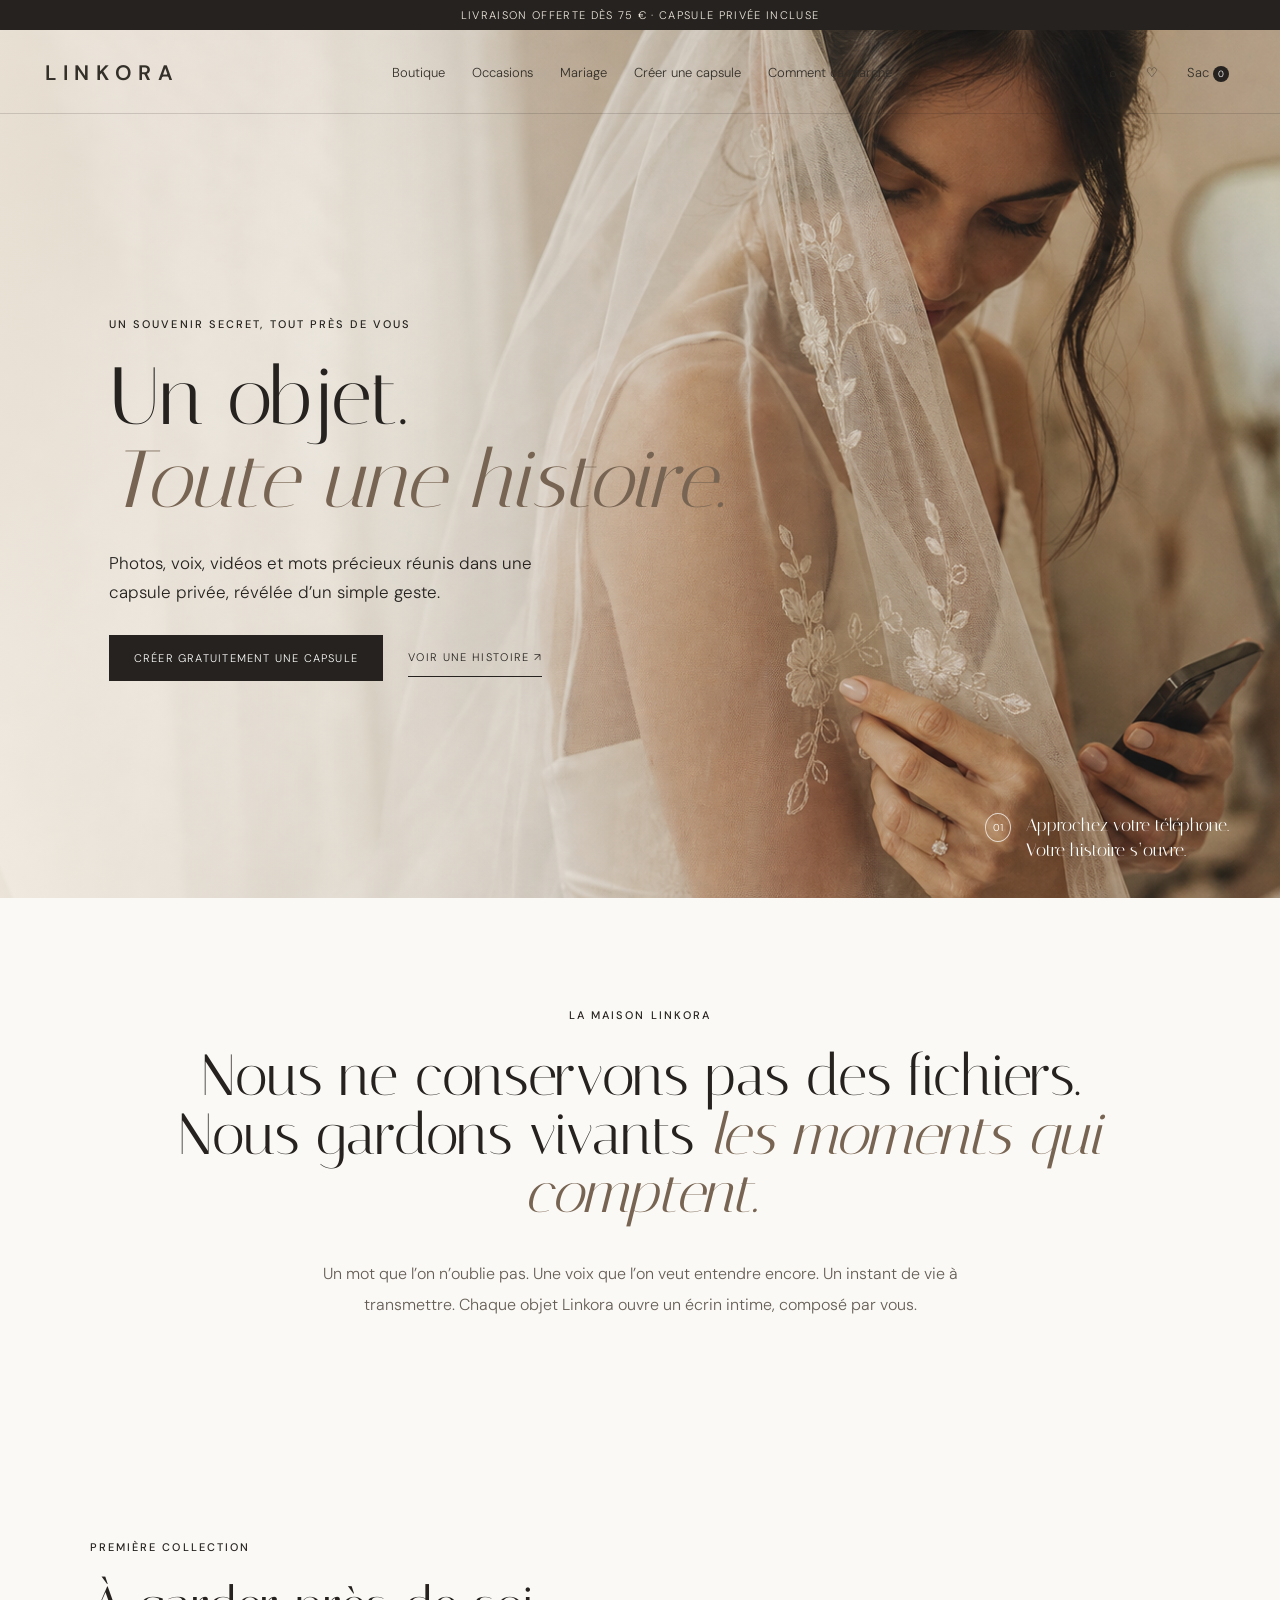
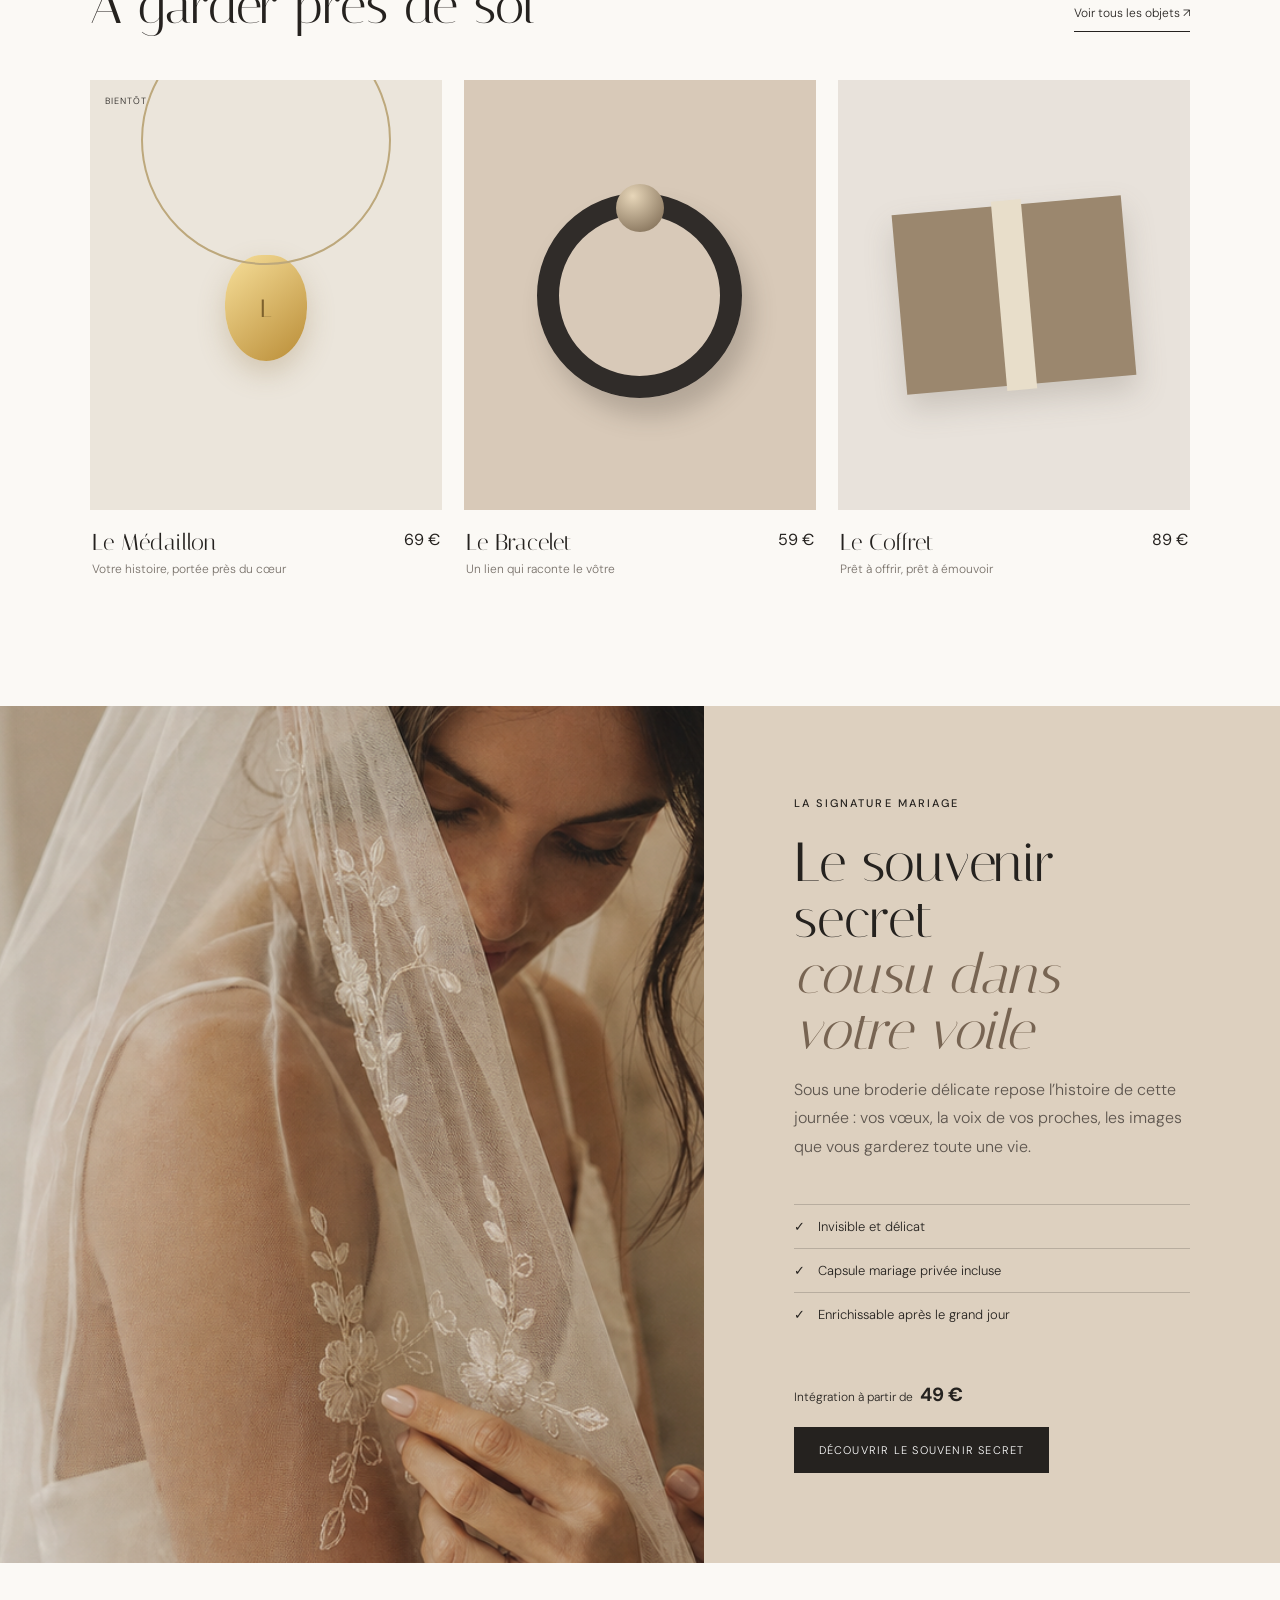
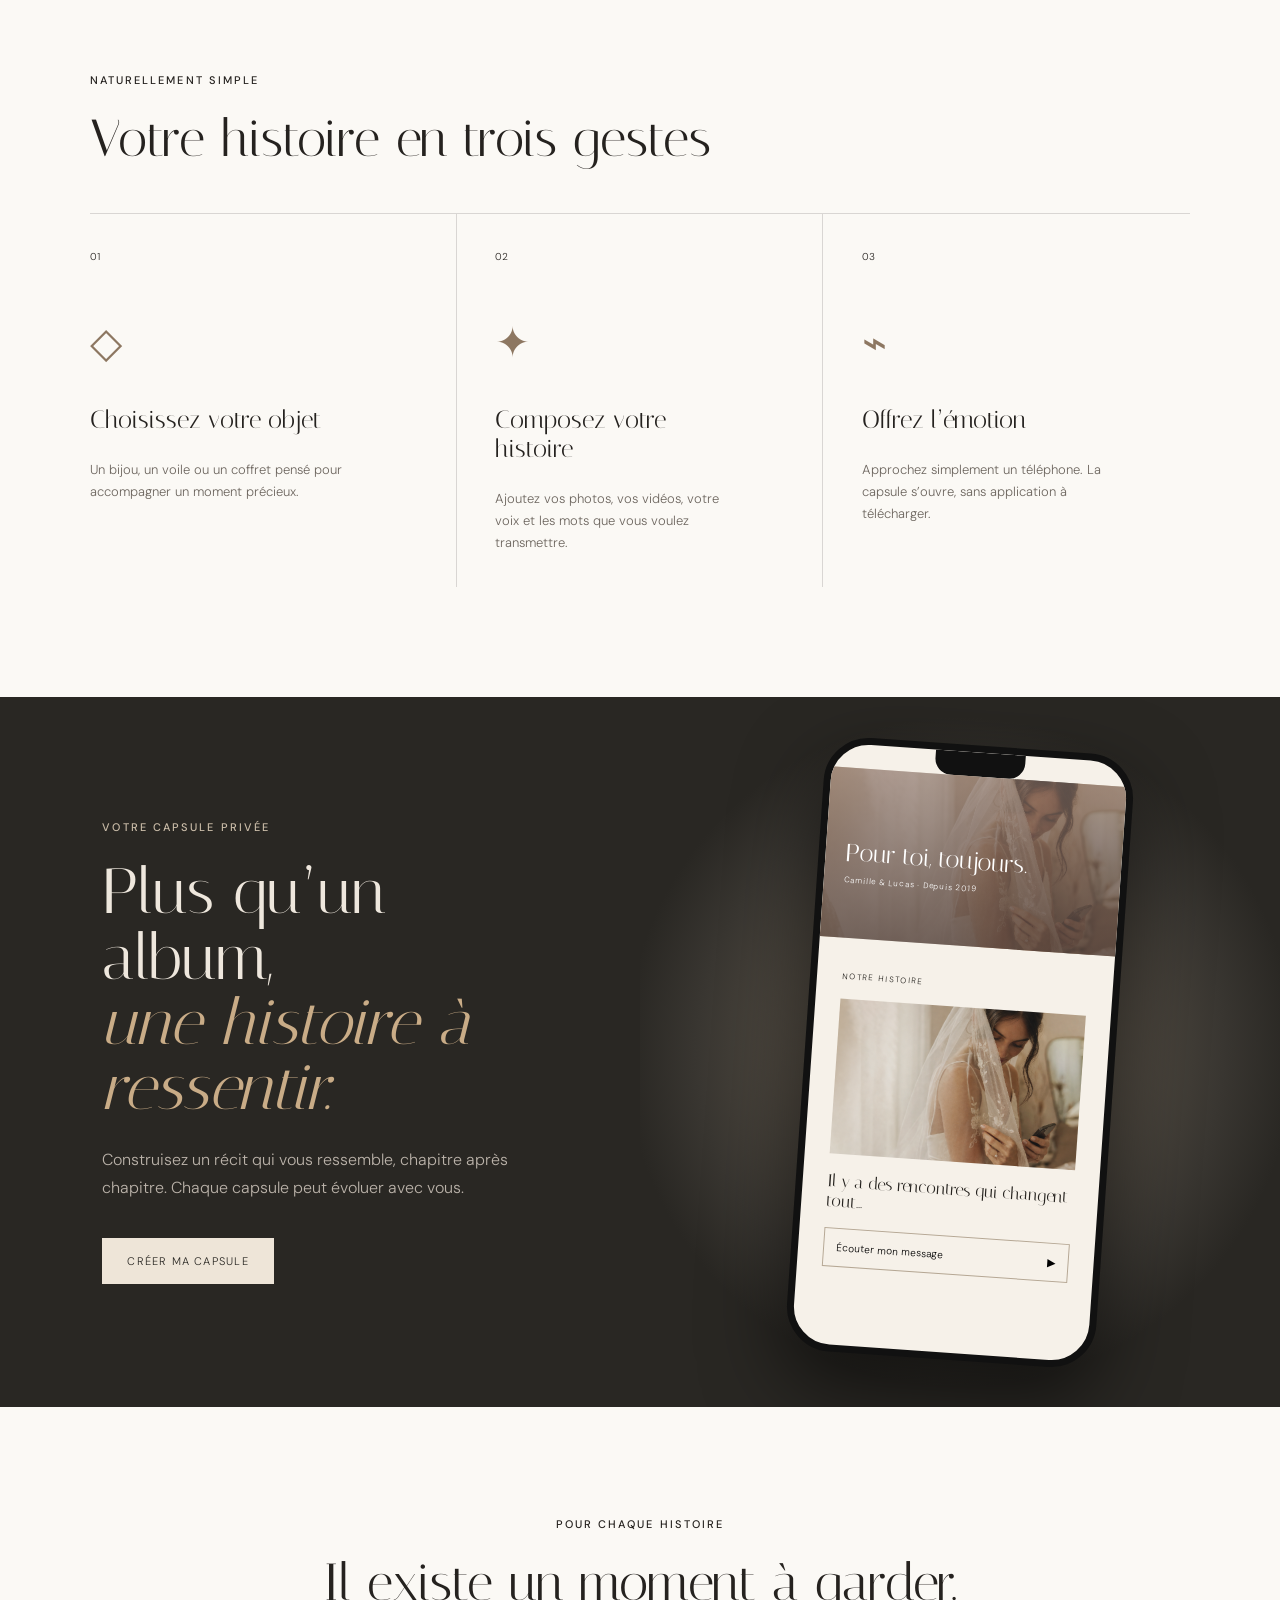
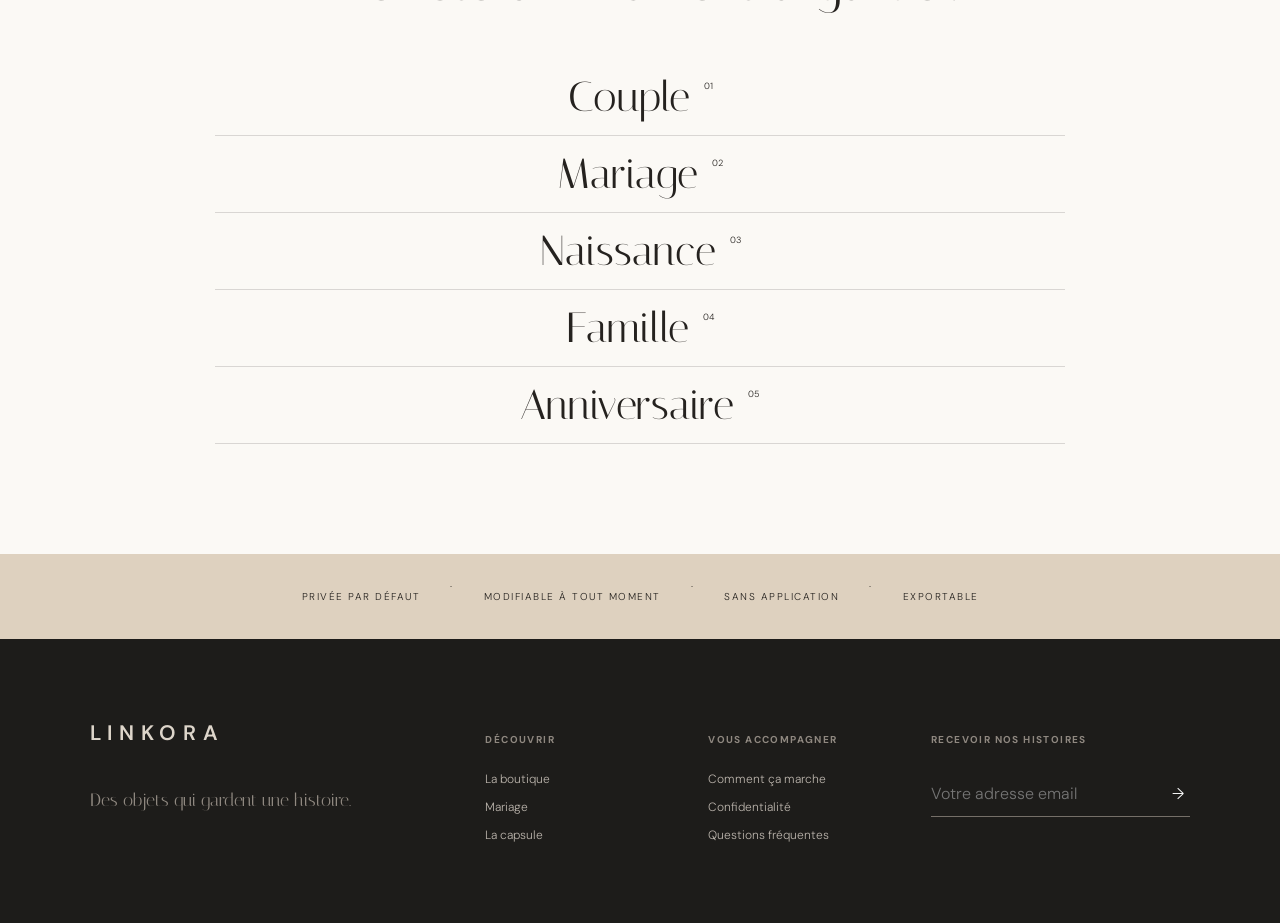
==== commit f8665891: "Add files via upload corriger l'encodage des textes" ====
--- a/index.html
+++ b/index.html
@@ -1,73 +1,73 @@
-﻿<!doctype html>
+<!doctype html>
 <html lang="fr">
 <head>
   <meta charset="UTF-8">
   <meta name="viewport" content="width=device-width, initial-scale=1.0">
-  <meta name="description" content="Linkora transforme vos objets prÃ©cieux en portes vers les histoires qui comptent.">
-  <title>Linkora â€” Un objet. Toute une histoire.</title>
+  <meta name="description" content="Linkora transforme vos objets précieux en portes vers les histoires qui comptent.">
+  <title>Linkora — Un objet. Toute une histoire.</title>
   <link rel="preconnect" href="https://fonts.googleapis.com">
   <link rel="preconnect" href="https://fonts.gstatic.com" crossorigin>
   <link href="https://fonts.googleapis.com/css2?family=DM+Sans:wght@300;400;500;600&family=Italiana&display=swap" rel="stylesheet">
   <link rel="stylesheet" href="styles.css">
 </head>
 <body>
-  <div class="announcement">Livraison offerte dÃ¨s 75 â‚¬ Â· Capsule privÃ©e incluse</div>
+  <div class="announcement">Livraison offerte dès 75 € · Capsule privée incluse</div>
   <header class="header">
     <a class="brand" href="#top" aria-label="Linkora, accueil">LINKORA</a>
     <nav class="desktop-nav" aria-label="Navigation principale">
-      <a href="#collection">Boutique</a><a href="#occasions">Occasions</a><a href="#mariage">Mariage</a><a href="#capsule">CrÃ©er une capsule</a><a href="#how">Comment Ã§a marche</a>
+      <a href="#collection">Boutique</a><a href="#occasions">Occasions</a><a href="#mariage">Mariage</a><a href="#capsule">Créer une capsule</a><a href="#how">Comment ça marche</a>
     </nav>
-    <div class="header-actions"><button class="icon-button" aria-label="Rechercher">âŒ•</button><button class="icon-button" aria-label="Mon espace">â™¡</button><button class="icon-button" aria-label="Panier">Sac <span>0</span></button><button class="menu-button" aria-label="Ouvrir le menu">Menu</button></div>
+    <div class="header-actions"><button class="icon-button" aria-label="Rechercher">⌕</button><button class="icon-button" aria-label="Mon espace">♡</button><button class="icon-button" aria-label="Panier">Sac <span>0</span></button><button class="menu-button" aria-label="Ouvrir le menu">Menu</button></div>
   </header>
   <main id="top">
     <section class="hero">
-      <img src="./hero-voile-concept.png" alt="Une mariÃ©e dÃ©couvre le souvenir secret brodÃ© dans son voile">
+      <img src="./hero-voile-concept.png" alt="Une mariée découvre le souvenir secret brodé dans son voile">
       <div class="hero-copy">
-        <p class="eyebrow">Un souvenir secret, tout prÃ¨s de vous</p>
+        <p class="eyebrow">Un souvenir secret, tout près de vous</p>
         <h1>Un objet.<br><em>Toute une histoire.</em></h1>
-        <p>Photos, voix, vidÃ©os et mots prÃ©cieux rÃ©unis dans une capsule privÃ©e, rÃ©vÃ©lÃ©e dâ€™un simple geste.</p>
-        <div class="button-row"><a class="button primary" href="create.html">CrÃ©er gratuitement une capsule</a><button class="text-button" data-open-demo>Voir une histoire <span>â†—</span></button></div>
+        <p>Photos, voix, vidéos et mots précieux réunis dans une capsule privée, révélée d’un simple geste.</p>
+        <div class="button-row"><a class="button primary" href="create.html">Créer gratuitement une capsule</a><button class="text-button" data-open-demo>Voir une histoire <span>↗</span></button></div>
       </div>
-      <div class="hero-note"><span>01</span><p>Approchez votre tÃ©lÃ©phone.<br>Votre histoire sâ€™ouvre.</p></div>
+      <div class="hero-note"><span>01</span><p>Approchez votre téléphone.<br>Votre histoire s’ouvre.</p></div>
     </section>
 
     <section class="manifesto section-pad">
       <p class="eyebrow">La maison Linkora</p>
       <h2>Nous ne conservons pas des fichiers.<br>Nous gardons vivants <em>les moments qui comptent.</em></h2>
-      <p class="manifesto-body">Un mot que lâ€™on nâ€™oublie pas. Une voix que lâ€™on veut entendre encore. Un instant de vie Ã  transmettre. Chaque objet Linkora ouvre un Ã©crin intime, composÃ© par vous.</p>
+      <p class="manifesto-body">Un mot que l’on n’oublie pas. Une voix que l’on veut entendre encore. Un instant de vie à transmettre. Chaque objet Linkora ouvre un écrin intime, composé par vous.</p>
     </section>
 
     <section class="collection section-pad" id="collection">
-      <div class="section-heading"><div><p class="eyebrow">PremiÃ¨re collection</p><h2>Ã€ garder prÃ¨s de soi</h2></div><a href="#">Voir tous les objets <span>â†—</span></a></div>
+      <div class="section-heading"><div><p class="eyebrow">Première collection</p><h2>À garder près de soi</h2></div><a href="#">Voir tous les objets <span>↗</span></a></div>
       <div class="product-grid">
-        <article class="product-card"><div class="product-visual visual-medallion"><span class="medallion"></span><span class="chain"></span><span class="badge">BientÃ´t</span></div><div class="product-info"><div><h3>Le MÃ©daillon</h3><p>Votre histoire, portÃ©e prÃ¨s du cÅ“ur</p></div><strong>69 â‚¬</strong></div></article>
-        <article class="product-card"><div class="product-visual visual-bracelet"><span class="bracelet"></span><span class="bead"></span></div><div class="product-info"><div><h3>Le Bracelet</h3><p>Un lien qui raconte le vÃ´tre</p></div><strong>59 â‚¬</strong></div></article>
-        <article class="product-card"><div class="product-visual visual-box"><span class="box"></span><span class="ribbon"></span></div><div class="product-info"><div><h3>Le Coffret</h3><p>PrÃªt Ã  offrir, prÃªt Ã  Ã©mouvoir</p></div><strong>89 â‚¬</strong></div></article>
+        <article class="product-card"><div class="product-visual visual-medallion"><span class="medallion"></span><span class="chain"></span><span class="badge">Bientôt</span></div><div class="product-info"><div><h3>Le Médaillon</h3><p>Votre histoire, portée près du cœur</p></div><strong>69 €</strong></div></article>
+        <article class="product-card"><div class="product-visual visual-bracelet"><span class="bracelet"></span><span class="bead"></span></div><div class="product-info"><div><h3>Le Bracelet</h3><p>Un lien qui raconte le vôtre</p></div><strong>59 €</strong></div></article>
+        <article class="product-card"><div class="product-visual visual-box"><span class="box"></span><span class="ribbon"></span></div><div class="product-info"><div><h3>Le Coffret</h3><p>Prêt à offrir, prêt à émouvoir</p></div><strong>89 €</strong></div></article>
       </div>
     </section>
 
     <section class="wedding" id="mariage">
-      <div class="wedding-image"><img src="./hero-voile-concept.png" alt="Broderie florale dÃ©licate sur un voile de mariÃ©e"></div>
-      <div class="wedding-copy"><p class="eyebrow">La signature mariage</p><h2>Le souvenir secret<br><em>cousu dans votre voile</em></h2><p>Sous une broderie dÃ©licate repose lâ€™histoire de cette journÃ©e : vos vÅ“ux, la voix de vos proches, les images que vous garderez toute une vie.</p><ul><li>Invisible et dÃ©licat</li><li>Capsule mariage privÃ©e incluse</li><li>Enrichissable aprÃ¨s le grand jour</li></ul><p class="price">IntÃ©gration Ã  partir de <strong>49 â‚¬</strong></p><a class="button dark" href="#capsule">DÃ©couvrir Le Souvenir Secret</a></div>
+      <div class="wedding-image"><img src="./hero-voile-concept.png" alt="Broderie florale délicate sur un voile de mariée"></div>
+      <div class="wedding-copy"><p class="eyebrow">La signature mariage</p><h2>Le souvenir secret<br><em>cousu dans votre voile</em></h2><p>Sous une broderie délicate repose l’histoire de cette journée : vos vœux, la voix de vos proches, les images que vous garderez toute une vie.</p><ul><li>Invisible et délicat</li><li>Capsule mariage privée incluse</li><li>Enrichissable après le grand jour</li></ul><p class="price">Intégration à partir de <strong>49 €</strong></p><a class="button dark" href="#capsule">Découvrir Le Souvenir Secret</a></div>
     </section>
 
     <section class="how section-pad" id="how">
       <div class="section-heading"><div><p class="eyebrow">Naturellement simple</p><h2>Votre histoire en trois gestes</h2></div></div>
-      <div class="steps"><article><span>01</span><div class="step-icon">â—‡</div><h3>Choisissez votre objet</h3><p>Un bijou, un voile ou un coffret pensÃ© pour accompagner un moment prÃ©cieux.</p></article><article><span>02</span><div class="step-icon">âœ¦</div><h3>Composez votre histoire</h3><p>Ajoutez vos photos, vos vidÃ©os, votre voix et les mots que vous voulez transmettre.</p></article><article><span>03</span><div class="step-icon">âŒ</div><h3>Offrez lâ€™Ã©motion</h3><p>Approchez simplement un tÃ©lÃ©phone. La capsule sâ€™ouvre, sans application Ã  tÃ©lÃ©charger.</p></article></div>
+      <div class="steps"><article><span>01</span><div class="step-icon">◇</div><h3>Choisissez votre objet</h3><p>Un bijou, un voile ou un coffret pensé pour accompagner un moment précieux.</p></article><article><span>02</span><div class="step-icon">✦</div><h3>Composez votre histoire</h3><p>Ajoutez vos photos, vos vidéos, votre voix et les mots que vous voulez transmettre.</p></article><article><span>03</span><div class="step-icon">⌁</div><h3>Offrez l’émotion</h3><p>Approchez simplement un téléphone. La capsule s’ouvre, sans application à télécharger.</p></article></div>
     </section>
 
     <section class="capsule" id="capsule">
-      <div class="capsule-copy"><p class="eyebrow light">Votre capsule privÃ©e</p><h2>Plus quâ€™un album,<br><em>une histoire Ã  ressentir.</em></h2><p>Construisez un rÃ©cit qui vous ressemble, chapitre aprÃ¨s chapitre. Chaque capsule peut Ã©voluer avec vous.</p><a class="button cream" href="create.html">CrÃ©er ma capsule</a></div>
-      <div class="phone-wrap"><div class="phone"><div class="phone-top"></div><div class="story-cover"><p>Pour toi, toujours.</p><small>Camille & Lucas Â· Depuis 2019</small></div><div class="story-content"><span>Notre histoire</span><div class="story-photo"></div><p>Il y a des rencontres qui changent tout...</p><button>Ã‰couter mon message <b>â–¶</b></button></div></div></div>
+      <div class="capsule-copy"><p class="eyebrow light">Votre capsule privée</p><h2>Plus qu’un album,<br><em>une histoire à ressentir.</em></h2><p>Construisez un récit qui vous ressemble, chapitre après chapitre. Chaque capsule peut évoluer avec vous.</p><a class="button cream" href="create.html">Créer ma capsule</a></div>
+      <div class="phone-wrap"><div class="phone"><div class="phone-top"></div><div class="story-cover"><p>Pour toi, toujours.</p><small>Camille & Lucas · Depuis 2019</small></div><div class="story-content"><span>Notre histoire</span><div class="story-photo"></div><p>Il y a des rencontres qui changent tout...</p><button>Écouter mon message <b>▶</b></button></div></div></div>
     </section>
 
-    <section class="occasions section-pad" id="occasions"><p class="eyebrow">Pour chaque histoire</p><h2>Il existe un moment Ã  garder.</h2><div class="occasion-list"><a href="#">Couple <span>01</span></a><a href="#">Mariage <span>02</span></a><a href="#">Naissance <span>03</span></a><a href="#">Famille <span>04</span></a><a href="#">Anniversaire <span>05</span></a></div></section>
+    <section class="occasions section-pad" id="occasions"><p class="eyebrow">Pour chaque histoire</p><h2>Il existe un moment à garder.</h2><div class="occasion-list"><a href="#">Couple <span>01</span></a><a href="#">Mariage <span>02</span></a><a href="#">Naissance <span>03</span></a><a href="#">Famille <span>04</span></a><a href="#">Anniversaire <span>05</span></a></div></section>
 
-    <section class="trust"><p>PrivÃ©e par dÃ©faut</p><span>Â·</span><p>Modifiable Ã  tout moment</p><span>Â·</span><p>Sans application</p><span>Â·</span><p>Exportable</p></section>
+    <section class="trust"><p>Privée par défaut</p><span>·</span><p>Modifiable à tout moment</p><span>·</span><p>Sans application</p><span>·</span><p>Exportable</p></section>
   </main>
-  <footer><div><a class="brand footer-brand" href="#top">LINKORA</a><p>Des objets qui gardent une histoire.</p></div><div><h4>DÃ©couvrir</h4><a href="#collection">La boutique</a><a href="#mariage">Mariage</a><a href="#capsule">La capsule</a></div><div><h4>Vous accompagner</h4><a href="#how">Comment Ã§a marche</a><a href="#">ConfidentialitÃ©</a><a href="#">Questions frÃ©quentes</a></div><div><h4>Recevoir nos histoires</h4><form><input type="email" placeholder="Votre adresse email" aria-label="Votre adresse email"><button aria-label="S'inscrire">â†’</button></form></div></footer>
+  <footer><div><a class="brand footer-brand" href="#top">LINKORA</a><p>Des objets qui gardent une histoire.</p></div><div><h4>Découvrir</h4><a href="#collection">La boutique</a><a href="#mariage">Mariage</a><a href="#capsule">La capsule</a></div><div><h4>Vous accompagner</h4><a href="#how">Comment ça marche</a><a href="#">Confidentialité</a><a href="#">Questions fréquentes</a></div><div><h4>Recevoir nos histoires</h4><form><input type="email" placeholder="Votre adresse email" aria-label="Votre adresse email"><button aria-label="S'inscrire">→</button></form></div></footer>
 
-  <dialog class="demo" id="demo"><button class="close" aria-label="Fermer">Ã—</button><p class="eyebrow">DÃ©monstration</p><h2>Pour toi, toujours.</h2><p class="demo-intro">Une capsule imaginÃ©e pour raconter six annÃ©es dâ€™une histoire.</p><div class="demo-memory"><span>12 juin 2019</span><h3>Le jour oÃ¹ tout a commencÃ©</h3><p>Â« Je ne savais pas encore que ce cafÃ© durerait toute une vie. Â»</p></div><div class="audio"><button>â–¶</button><div><p>Un message de Camille</p><span></span></div><time>0:42</time></div><button class="button dark close-bottom">Refermer lâ€™histoire</button></dialog>
+  <dialog class="demo" id="demo"><button class="close" aria-label="Fermer">×</button><p class="eyebrow">Démonstration</p><h2>Pour toi, toujours.</h2><p class="demo-intro">Une capsule imaginée pour raconter six années d’une histoire.</p><div class="demo-memory"><span>12 juin 2019</span><h3>Le jour où tout a commencé</h3><p>« Je ne savais pas encore que ce café durerait toute une vie. »</p></div><div class="audio"><button>▶</button><div><p>Un message de Camille</p><span></span></div><time>0:42</time></div><button class="button dark close-bottom">Refermer l’histoire</button></dialog>
   <script src="script.js"></script>
 </body>
 </html>
--- a/styles.css
+++ b/styles.css
@@ -1,3 +1,3 @@
-﻿:root{--ink:#25221f;--cream:#f5f0e8;--paper:#fbf9f5;--sand:#ded1bf;--brown:#75614e;--line:rgba(37,34,31,.16)}*{box-sizing:border-box}html{scroll-behavior:smooth}body{margin:0;background:var(--paper);color:var(--ink);font-family:"DM Sans",sans-serif;font-weight:300}a{color:inherit;text-decoration:none}button,input{font:inherit}.announcement{background:var(--ink);color:#eee7dc;text-align:center;padding:8px;font-size:11px;letter-spacing:.12em;text-transform:uppercase}.header{height:82px;display:flex;align-items:center;justify-content:space-between;padding:0 3.5vw;border-bottom:1px solid var(--line);position:absolute;top:32px;z-index:5;width:100%;color:#332f29}.brand{font-size:21px;letter-spacing:.32em;font-weight:600}.desktop-nav{display:flex;gap:27px;font-size:13px}.desktop-nav a,.header-actions button{transition:opacity .2s}.desktop-nav a:hover,.header-actions button:hover{opacity:.55}.header-actions{display:flex;align-items:center;gap:17px}.icon-button,.menu-button,.text-button{border:0;background:0;cursor:pointer;color:inherit}.icon-button{font-size:13px}.icon-button span{background:var(--ink);color:white;border-radius:50%;font-size:9px;padding:2px 5px}.menu-button{display:none}.hero{min-height:760px;height:calc(100vh - 32px);position:relative;display:flex;align-items:center;overflow:hidden;background:#dfd2c0}.hero>img{position:absolute;width:100%;height:100%;object-fit:cover}.hero:after{content:"";position:absolute;inset:0;background:linear-gradient(90deg,rgba(246,240,231,.75) 0%,rgba(246,240,231,.2) 46%,transparent 72%)}.hero-copy{position:relative;z-index:1;width:620px;margin-left:8.5vw;margin-top:70px}.eyebrow{text-transform:uppercase;letter-spacing:.19em;font-size:11px;font-weight:500;margin:0 0 25px}.hero h1,.section-pad h2,.wedding h2,.capsule h2,.demo h2{font-family:Italiana,serif;font-weight:400;margin:0;line-height:1.02}.hero h1{font-size:clamp(57px,6.3vw,96px)}em{font-weight:400;color:#776452}.hero-copy>p:not(.eyebrow){max-width:470px;font-size:17px;line-height:1.7;margin:28px 0}.button-row{display:flex;align-items:center;gap:25px}.button{display:inline-flex;border:1px solid var(--ink);padding:15px 24px;text-transform:uppercase;letter-spacing:.11em;font-size:11px;cursor:pointer;transition:.25s}.button:hover{transform:translateY(-2px)}.button.primary,.button.dark{background:var(--ink);color:white}.text-button{text-transform:uppercase;letter-spacing:.12em;font-size:11px;border-bottom:1px solid;padding:12px 0}.hero-note{position:absolute;z-index:2;right:4vw;bottom:35px;color:#fff;display:flex;align-items:flex-start;gap:15px}.hero-note span{font-size:10px;border:1px solid rgba(255,255,255,.7);border-radius:50%;padding:7px}.hero-note p{font-family:Italiana;font-size:18px;line-height:1.4;margin:0}.section-pad{padding:110px 7vw}.manifesto{text-align:center;max-width:1200px;margin:auto}.manifesto h2{font-size:clamp(36px,4.5vw,65px)}.manifesto-body{max-width:680px;margin:36px auto 0;line-height:1.9;color:#655e56}.section-heading{display:flex;align-items:flex-end;justify-content:space-between;margin-bottom:48px}.section-heading h2,.occasions h2{font-size:52px}.section-heading>a{font-size:12px;border-bottom:1px solid;padding:10px 0}.product-grid{display:grid;grid-template-columns:repeat(3,1fr);gap:22px}.product-visual{height:430px;background:#ebe5db;position:relative;display:grid;place-items:center;overflow:hidden}.product-info{display:flex;justify-content:space-between;padding:19px 2px}.product-info h3{font-family:Italiana;font-size:23px;font-weight:400;margin:0 0 5px}.product-info p{margin:0;color:#777069;font-size:12px}.product-info strong{font-weight:400}.badge{position:absolute;left:15px;top:15px;text-transform:uppercase;font-size:9px;letter-spacing:.12em}.chain{position:absolute;width:250px;height:250px;border:2px solid #bda87c;border-radius:50%;top:-65px}.medallion{width:82px;height:106px;border-radius:45% 45% 50% 50%;background:linear-gradient(140deg,#f7df9a,#b98c36);box-shadow:0 12px 28px #9d845650;position:absolute;top:175px}.medallion:after{content:"L";font-family:Italiana;font-size:25px;position:absolute;inset:0;display:grid;place-items:center;color:#7d612d}.visual-bracelet{background:#d8c9b8}.bracelet{width:205px;height:205px;border:22px solid #302c29;border-radius:50%;box-shadow:10px 18px 25px #493e3640}.bead{position:absolute;width:48px;height:48px;background:radial-gradient(circle at 35% 25%,#e7d6b9,#75624b);border-radius:50%;top:104px}.visual-box{background:#e8e2db}.box{width:230px;height:180px;background:#9b876e;box-shadow:0 15px 30px #756c6040;transform:rotate(-5deg)}.ribbon{position:absolute;width:30px;height:190px;background:#e8deca;transform:rotate(-5deg)}.wedding{display:grid;grid-template-columns:1.1fr .9fr;min-height:720px;background:#ddd0bf}.wedding-image{overflow:hidden}.wedding-image img{width:100%;height:100%;object-fit:cover;object-position:67% center;transform:scale(1.2)}.wedding-copy{padding:90px 7vw;display:flex;flex-direction:column;justify-content:center}.wedding h2{font-size:clamp(43px,4.3vw,68px)}.wedding-copy>p:not(.eyebrow,.price){line-height:1.8;color:#5d554e}.wedding ul{list-style:none;padding:10px 0}.wedding li{border-top:1px solid rgba(37,34,31,.2);padding:13px 0;font-size:13px}.wedding li:before{content:"âœ“";margin-right:13px}.price{font-size:12px;margin:20px 0}.price strong{font-size:19px;margin-left:4px}.wedding .button{align-self:flex-start}.steps{display:grid;grid-template-columns:repeat(3,1fr);border-top:1px solid var(--line)}.steps article{padding:30px 6vw 20px 0;border-right:1px solid var(--line);position:relative}.steps article:not(:first-child){padding-left:3vw}.steps article:last-child{border:0}.steps>article>span{font-size:10px}.step-icon{font-size:42px;margin:50px 0 35px;color:#8d7761}.steps h3{font-family:Italiana;font-weight:400;font-size:25px}.steps p{color:#6d665f;line-height:1.7;font-size:13px}.capsule{background:#292723;color:#eee7dd;min-height:710px;display:grid;grid-template-columns:1fr 1fr;overflow:hidden}.capsule-copy{padding:120px 8vw;align-self:center}.eyebrow.light{color:#cbbda9}.capsule h2{font-size:clamp(48px,5vw,72px)}.capsule h2 em{color:#c9ac87}.capsule-copy>p:not(.eyebrow){line-height:1.8;color:#bbb3aa;max-width:530px;margin:25px 0 35px}.button.cream{background:#eee5d8;color:#292723;border-color:#eee5d8}.phone-wrap{display:grid;place-items:center;background:radial-gradient(circle,#756a5b 0%,#393631 55%,#292723 70%)}.phone{width:310px;height:615px;border:7px solid #111;border-radius:45px;background:#f6f1e9;overflow:hidden;color:#26231f;box-shadow:0 30px 80px #0009;transform:rotate(4deg)}.phone-top{height:24px;width:90px;background:#111;border-radius:0 0 16px 16px;margin:auto}.story-cover{height:170px;background:linear-gradient(#8f776d99,#594740cc),url('./hero-voile-concept.png') center/cover;color:white;padding:70px 20px 15px}.story-cover p{font-family:Italiana;font-size:25px;margin:0}.story-cover small{font-size:8px;letter-spacing:.1em}.story-content{padding:25px}.story-content>span{text-transform:uppercase;font-size:8px;letter-spacing:.17em}.story-photo{height:155px;margin:15px 0;background:url('./hero-voile-concept.png') 66% 38%/cover}.story-content p{font-family:Italiana;font-size:17px}.story-content button{width:100%;border:1px solid #b6a895;background:transparent;padding:12px;font-size:10px;display:flex;justify-content:space-between}.occasions{text-align:center}.occasions h2{font-family:Italiana;font-weight:400}.occasion-list{max-width:850px;margin:50px auto 0}.occasion-list a{font-family:Italiana;font-size:42px;display:flex;justify-content:center;gap:14px;padding:13px;border-bottom:1px solid var(--line);transition:.2s}.occasion-list a:hover{color:#8c7459;padding-left:20px}.occasion-list span{font-family:"DM Sans";font-size:9px;padding-top:8px}.trust{display:flex;justify-content:center;gap:30px;flex-wrap:wrap;background:#ded1bf;padding:26px;text-transform:uppercase;letter-spacing:.15em;font-size:10px}footer{background:#1d1c1a;color:#ddd5ca;padding:80px 7vw;display:grid;grid-template-columns:2fr 1fr 1fr 1.5fr;gap:50px}footer>div{display:flex;flex-direction:column;gap:12px}footer h4{text-transform:uppercase;letter-spacing:.14em;font-size:10px;color:#8f8880}footer a:not(.brand){font-size:12px;color:#bbb4ac}.footer-brand{margin-bottom:12px}footer p{color:#918a82;font-family:Italiana;font-size:18px}footer form{display:flex;border-bottom:1px solid #756f68}footer input{background:none;border:0;color:white;padding:12px 0;outline:0;width:100%}footer form button{background:0;border:0;color:white}.demo{width:min(630px,90vw);border:0;padding:60px;background:#f4eee5;color:#2b2824;box-shadow:0 30px 100px #0008}.demo::backdrop{background:#29241ecf;backdrop-filter:blur(4px)}.demo .close{position:absolute;right:20px;top:15px;border:0;background:0;font-size:28px;cursor:pointer}.demo h2{font-size:55px}.demo-intro{color:#706860}.demo-memory{border-left:1px solid #9d8265;padding:25px;margin:30px 0;background:#eee6dc}.demo-memory span{font-size:9px;text-transform:uppercase;letter-spacing:.15em}.demo-memory h3{font-family:Italiana;font-weight:400;font-size:25px}.audio{display:flex;align-items:center;gap:15px;padding:15px 0;margin-bottom:25px}.audio>button{border:1px solid;border-radius:50%;background:0;width:42px;height:42px}.audio div{flex:1}.audio p{font-size:11px}.audio span{display:block;height:2px;background:linear-gradient(90deg,#7a6650 30%,#ccc 30%)}.audio time{font-size:10px}@media(max-width:950px){.desktop-nav{display:none}.menu-button{display:block}.hero-copy{margin-left:6vw}.product-grid{grid-template-columns:1fr 1fr}.product-card:last-child{display:none}.wedding{grid-template-columns:1fr}.wedding-image{height:500px}.capsule{grid-template-columns:1fr}.phone-wrap{padding:80px}.steps{grid-template-columns:1fr}.steps article,.steps article:not(:first-child){border-right:0;border-bottom:1px solid var(--line);padding:30px 0}.step-icon{margin:25px 0}.steps article:last-child{border:0}footer{grid-template-columns:1fr 1fr}}@media(max-width:620px){.announcement{font-size:9px}.header{height:66px;padding:0 20px}.header-actions .icon-button:not(:last-of-type){display:none}.brand{font-size:17px}.hero{height:820px;align-items:flex-end}.hero>img{object-position:63% center}.hero:after{background:linear-gradient(0deg,rgba(245,239,230,.96) 0%,rgba(245,239,230,.65) 50%,transparent 75%)}.hero-copy{margin:0 24px 70px;width:auto}.hero h1{font-size:53px}.hero-copy>p:not(.eyebrow){font-size:14px}.hero-note{display:none}.button-row{align-items:flex-start;flex-direction:column;gap:4px}.section-pad{padding:80px 22px}.manifesto h2{font-size:37px}.section-heading{align-items:flex-start}.section-heading h2,.occasions h2{font-size:39px}.section-heading>a{display:none}.product-grid{grid-template-columns:1fr}.product-card:last-child{display:block}.product-visual{height:360px}.wedding-image{height:390px}.wedding-copy{padding:70px 25px}.wedding h2{font-size:42px}.capsule-copy{padding:80px 25px}.capsule h2{font-size:44px}.phone-wrap{padding:60px 10px}.phone{transform:none;width:285px;height:570px}.occasion-list a{font-size:31px}.trust{gap:12px}.trust span{display:none}footer{grid-template-columns:1fr;padding:60px 25px}.demo{padding:45px 25px}.demo h2{font-size:40px}}
+:root{--ink:#25221f;--cream:#f5f0e8;--paper:#fbf9f5;--sand:#ded1bf;--brown:#75614e;--line:rgba(37,34,31,.16)}*{box-sizing:border-box}html{scroll-behavior:smooth}body{margin:0;background:var(--paper);color:var(--ink);font-family:"DM Sans",sans-serif;font-weight:300}a{color:inherit;text-decoration:none}button,input{font:inherit}.announcement{background:var(--ink);color:#eee7dc;text-align:center;padding:8px;font-size:11px;letter-spacing:.12em;text-transform:uppercase}.header{height:82px;display:flex;align-items:center;justify-content:space-between;padding:0 3.5vw;border-bottom:1px solid var(--line);position:absolute;top:32px;z-index:5;width:100%;color:#332f29}.brand{font-size:21px;letter-spacing:.32em;font-weight:600}.desktop-nav{display:flex;gap:27px;font-size:13px}.desktop-nav a,.header-actions button{transition:opacity .2s}.desktop-nav a:hover,.header-actions button:hover{opacity:.55}.header-actions{display:flex;align-items:center;gap:17px}.icon-button,.menu-button,.text-button{border:0;background:0;cursor:pointer;color:inherit}.icon-button{font-size:13px}.icon-button span{background:var(--ink);color:white;border-radius:50%;font-size:9px;padding:2px 5px}.menu-button{display:none}.hero{min-height:760px;height:calc(100vh - 32px);position:relative;display:flex;align-items:center;overflow:hidden;background:#dfd2c0}.hero>img{position:absolute;width:100%;height:100%;object-fit:cover}.hero:after{content:"";position:absolute;inset:0;background:linear-gradient(90deg,rgba(246,240,231,.75) 0%,rgba(246,240,231,.2) 46%,transparent 72%)}.hero-copy{position:relative;z-index:1;width:620px;margin-left:8.5vw;margin-top:70px}.eyebrow{text-transform:uppercase;letter-spacing:.19em;font-size:11px;font-weight:500;margin:0 0 25px}.hero h1,.section-pad h2,.wedding h2,.capsule h2,.demo h2{font-family:Italiana,serif;font-weight:400;margin:0;line-height:1.02}.hero h1{font-size:clamp(57px,6.3vw,96px)}em{font-weight:400;color:#776452}.hero-copy>p:not(.eyebrow){max-width:470px;font-size:17px;line-height:1.7;margin:28px 0}.button-row{display:flex;align-items:center;gap:25px}.button{display:inline-flex;border:1px solid var(--ink);padding:15px 24px;text-transform:uppercase;letter-spacing:.11em;font-size:11px;cursor:pointer;transition:.25s}.button:hover{transform:translateY(-2px)}.button.primary,.button.dark{background:var(--ink);color:white}.text-button{text-transform:uppercase;letter-spacing:.12em;font-size:11px;border-bottom:1px solid;padding:12px 0}.hero-note{position:absolute;z-index:2;right:4vw;bottom:35px;color:#fff;display:flex;align-items:flex-start;gap:15px}.hero-note span{font-size:10px;border:1px solid rgba(255,255,255,.7);border-radius:50%;padding:7px}.hero-note p{font-family:Italiana;font-size:18px;line-height:1.4;margin:0}.section-pad{padding:110px 7vw}.manifesto{text-align:center;max-width:1200px;margin:auto}.manifesto h2{font-size:clamp(36px,4.5vw,65px)}.manifesto-body{max-width:680px;margin:36px auto 0;line-height:1.9;color:#655e56}.section-heading{display:flex;align-items:flex-end;justify-content:space-between;margin-bottom:48px}.section-heading h2,.occasions h2{font-size:52px}.section-heading>a{font-size:12px;border-bottom:1px solid;padding:10px 0}.product-grid{display:grid;grid-template-columns:repeat(3,1fr);gap:22px}.product-visual{height:430px;background:#ebe5db;position:relative;display:grid;place-items:center;overflow:hidden}.product-info{display:flex;justify-content:space-between;padding:19px 2px}.product-info h3{font-family:Italiana;font-size:23px;font-weight:400;margin:0 0 5px}.product-info p{margin:0;color:#777069;font-size:12px}.product-info strong{font-weight:400}.badge{position:absolute;left:15px;top:15px;text-transform:uppercase;font-size:9px;letter-spacing:.12em}.chain{position:absolute;width:250px;height:250px;border:2px solid #bda87c;border-radius:50%;top:-65px}.medallion{width:82px;height:106px;border-radius:45% 45% 50% 50%;background:linear-gradient(140deg,#f7df9a,#b98c36);box-shadow:0 12px 28px #9d845650;position:absolute;top:175px}.medallion:after{content:"L";font-family:Italiana;font-size:25px;position:absolute;inset:0;display:grid;place-items:center;color:#7d612d}.visual-bracelet{background:#d8c9b8}.bracelet{width:205px;height:205px;border:22px solid #302c29;border-radius:50%;box-shadow:10px 18px 25px #493e3640}.bead{position:absolute;width:48px;height:48px;background:radial-gradient(circle at 35% 25%,#e7d6b9,#75624b);border-radius:50%;top:104px}.visual-box{background:#e8e2db}.box{width:230px;height:180px;background:#9b876e;box-shadow:0 15px 30px #756c6040;transform:rotate(-5deg)}.ribbon{position:absolute;width:30px;height:190px;background:#e8deca;transform:rotate(-5deg)}.wedding{display:grid;grid-template-columns:1.1fr .9fr;min-height:720px;background:#ddd0bf}.wedding-image{overflow:hidden}.wedding-image img{width:100%;height:100%;object-fit:cover;object-position:67% center;transform:scale(1.2)}.wedding-copy{padding:90px 7vw;display:flex;flex-direction:column;justify-content:center}.wedding h2{font-size:clamp(43px,4.3vw,68px)}.wedding-copy>p:not(.eyebrow,.price){line-height:1.8;color:#5d554e}.wedding ul{list-style:none;padding:10px 0}.wedding li{border-top:1px solid rgba(37,34,31,.2);padding:13px 0;font-size:13px}.wedding li:before{content:"✓";margin-right:13px}.price{font-size:12px;margin:20px 0}.price strong{font-size:19px;margin-left:4px}.wedding .button{align-self:flex-start}.steps{display:grid;grid-template-columns:repeat(3,1fr);border-top:1px solid var(--line)}.steps article{padding:30px 6vw 20px 0;border-right:1px solid var(--line);position:relative}.steps article:not(:first-child){padding-left:3vw}.steps article:last-child{border:0}.steps>article>span{font-size:10px}.step-icon{font-size:42px;margin:50px 0 35px;color:#8d7761}.steps h3{font-family:Italiana;font-weight:400;font-size:25px}.steps p{color:#6d665f;line-height:1.7;font-size:13px}.capsule{background:#292723;color:#eee7dd;min-height:710px;display:grid;grid-template-columns:1fr 1fr;overflow:hidden}.capsule-copy{padding:120px 8vw;align-self:center}.eyebrow.light{color:#cbbda9}.capsule h2{font-size:clamp(48px,5vw,72px)}.capsule h2 em{color:#c9ac87}.capsule-copy>p:not(.eyebrow){line-height:1.8;color:#bbb3aa;max-width:530px;margin:25px 0 35px}.button.cream{background:#eee5d8;color:#292723;border-color:#eee5d8}.phone-wrap{display:grid;place-items:center;background:radial-gradient(circle,#756a5b 0%,#393631 55%,#292723 70%)}.phone{width:310px;height:615px;border:7px solid #111;border-radius:45px;background:#f6f1e9;overflow:hidden;color:#26231f;box-shadow:0 30px 80px #0009;transform:rotate(4deg)}.phone-top{height:24px;width:90px;background:#111;border-radius:0 0 16px 16px;margin:auto}.story-cover{height:170px;background:linear-gradient(#8f776d99,#594740cc),url('./hero-voile-concept.png') center/cover;color:white;padding:70px 20px 15px}.story-cover p{font-family:Italiana;font-size:25px;margin:0}.story-cover small{font-size:8px;letter-spacing:.1em}.story-content{padding:25px}.story-content>span{text-transform:uppercase;font-size:8px;letter-spacing:.17em}.story-photo{height:155px;margin:15px 0;background:url('./hero-voile-concept.png') 66% 38%/cover}.story-content p{font-family:Italiana;font-size:17px}.story-content button{width:100%;border:1px solid #b6a895;background:transparent;padding:12px;font-size:10px;display:flex;justify-content:space-between}.occasions{text-align:center}.occasions h2{font-family:Italiana;font-weight:400}.occasion-list{max-width:850px;margin:50px auto 0}.occasion-list a{font-family:Italiana;font-size:42px;display:flex;justify-content:center;gap:14px;padding:13px;border-bottom:1px solid var(--line);transition:.2s}.occasion-list a:hover{color:#8c7459;padding-left:20px}.occasion-list span{font-family:"DM Sans";font-size:9px;padding-top:8px}.trust{display:flex;justify-content:center;gap:30px;flex-wrap:wrap;background:#ded1bf;padding:26px;text-transform:uppercase;letter-spacing:.15em;font-size:10px}footer{background:#1d1c1a;color:#ddd5ca;padding:80px 7vw;display:grid;grid-template-columns:2fr 1fr 1fr 1.5fr;gap:50px}footer>div{display:flex;flex-direction:column;gap:12px}footer h4{text-transform:uppercase;letter-spacing:.14em;font-size:10px;color:#8f8880}footer a:not(.brand){font-size:12px;color:#bbb4ac}.footer-brand{margin-bottom:12px}footer p{color:#918a82;font-family:Italiana;font-size:18px}footer form{display:flex;border-bottom:1px solid #756f68}footer input{background:none;border:0;color:white;padding:12px 0;outline:0;width:100%}footer form button{background:0;border:0;color:white}.demo{width:min(630px,90vw);border:0;padding:60px;background:#f4eee5;color:#2b2824;box-shadow:0 30px 100px #0008}.demo::backdrop{background:#29241ecf;backdrop-filter:blur(4px)}.demo .close{position:absolute;right:20px;top:15px;border:0;background:0;font-size:28px;cursor:pointer}.demo h2{font-size:55px}.demo-intro{color:#706860}.demo-memory{border-left:1px solid #9d8265;padding:25px;margin:30px 0;background:#eee6dc}.demo-memory span{font-size:9px;text-transform:uppercase;letter-spacing:.15em}.demo-memory h3{font-family:Italiana;font-weight:400;font-size:25px}.audio{display:flex;align-items:center;gap:15px;padding:15px 0;margin-bottom:25px}.audio>button{border:1px solid;border-radius:50%;background:0;width:42px;height:42px}.audio div{flex:1}.audio p{font-size:11px}.audio span{display:block;height:2px;background:linear-gradient(90deg,#7a6650 30%,#ccc 30%)}.audio time{font-size:10px}@media(max-width:950px){.desktop-nav{display:none}.menu-button{display:block}.hero-copy{margin-left:6vw}.product-grid{grid-template-columns:1fr 1fr}.product-card:last-child{display:none}.wedding{grid-template-columns:1fr}.wedding-image{height:500px}.capsule{grid-template-columns:1fr}.phone-wrap{padding:80px}.steps{grid-template-columns:1fr}.steps article,.steps article:not(:first-child){border-right:0;border-bottom:1px solid var(--line);padding:30px 0}.step-icon{margin:25px 0}.steps article:last-child{border:0}footer{grid-template-columns:1fr 1fr}}@media(max-width:620px){.announcement{font-size:9px}.header{height:66px;padding:0 20px}.header-actions .icon-button:not(:last-of-type){display:none}.brand{font-size:17px}.hero{height:820px;align-items:flex-end}.hero>img{object-position:63% center}.hero:after{background:linear-gradient(0deg,rgba(245,239,230,.96) 0%,rgba(245,239,230,.65) 50%,transparent 75%)}.hero-copy{margin:0 24px 70px;width:auto}.hero h1{font-size:53px}.hero-copy>p:not(.eyebrow){font-size:14px}.hero-note{display:none}.button-row{align-items:flex-start;flex-direction:column;gap:4px}.section-pad{padding:80px 22px}.manifesto h2{font-size:37px}.section-heading{align-items:flex-start}.section-heading h2,.occasions h2{font-size:39px}.section-heading>a{display:none}.product-grid{grid-template-columns:1fr}.product-card:last-child{display:block}.product-visual{height:360px}.wedding-image{height:390px}.wedding-copy{padding:70px 25px}.wedding h2{font-size:42px}.capsule-copy{padding:80px 25px}.capsule h2{font-size:44px}.phone-wrap{padding:60px 10px}.phone{transform:none;width:285px;height:570px}.occasion-list a{font-size:31px}.trust{gap:12px}.trust span{display:none}footer{grid-template-columns:1fr;padding:60px 25px}.demo{padding:45px 25px}.demo h2{font-size:40px}}
 
 
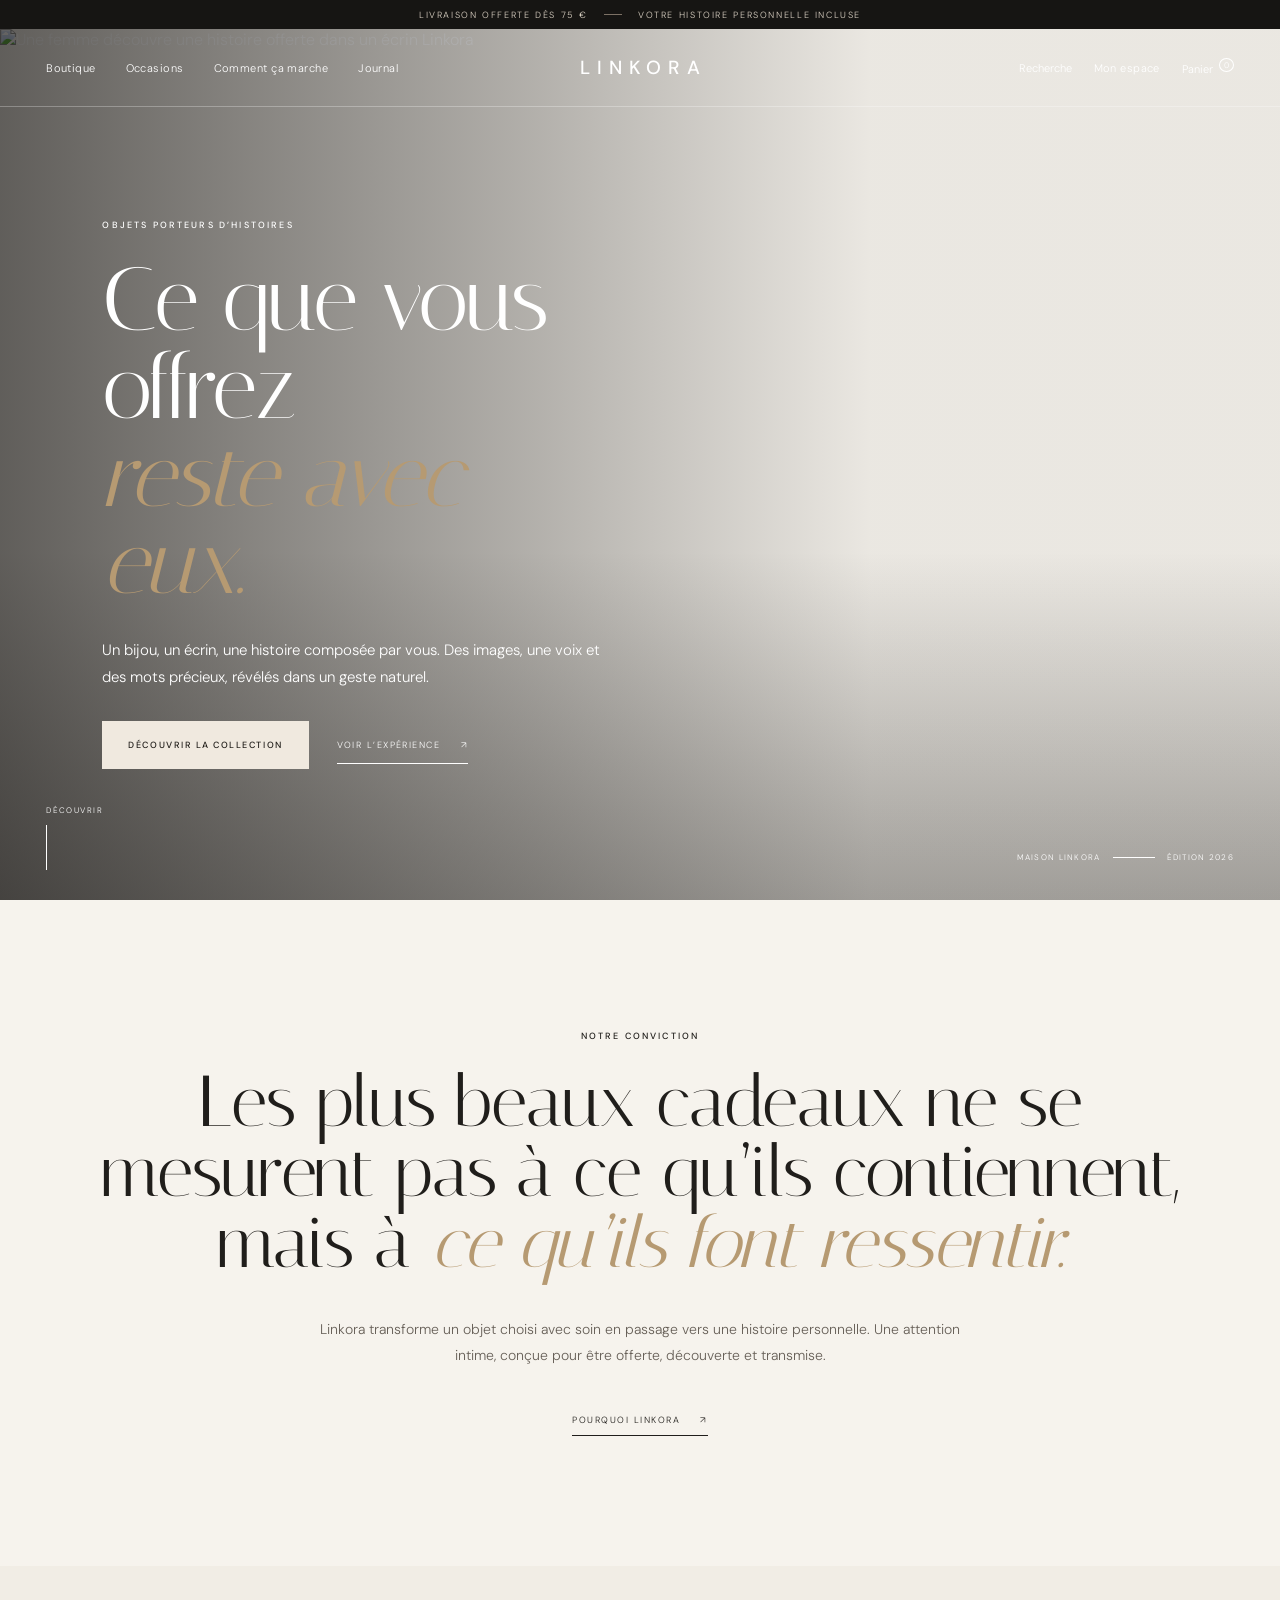
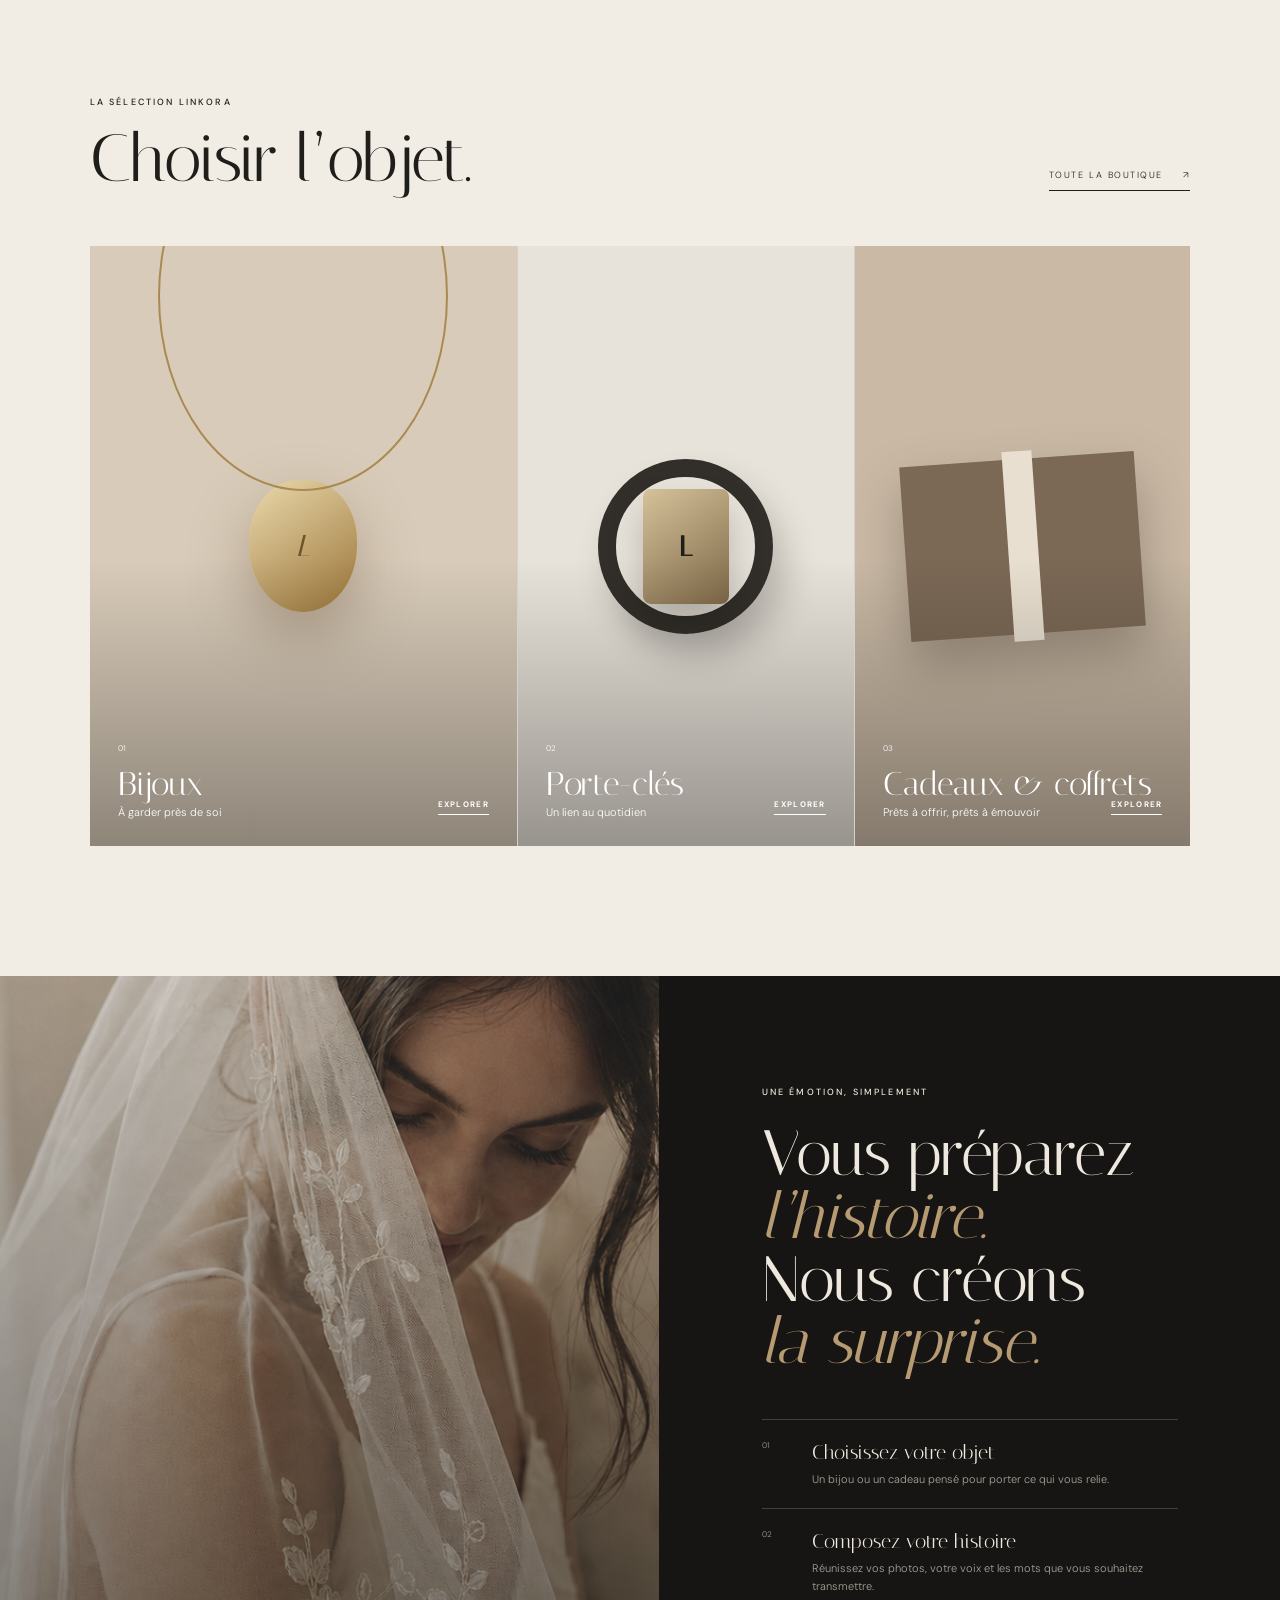
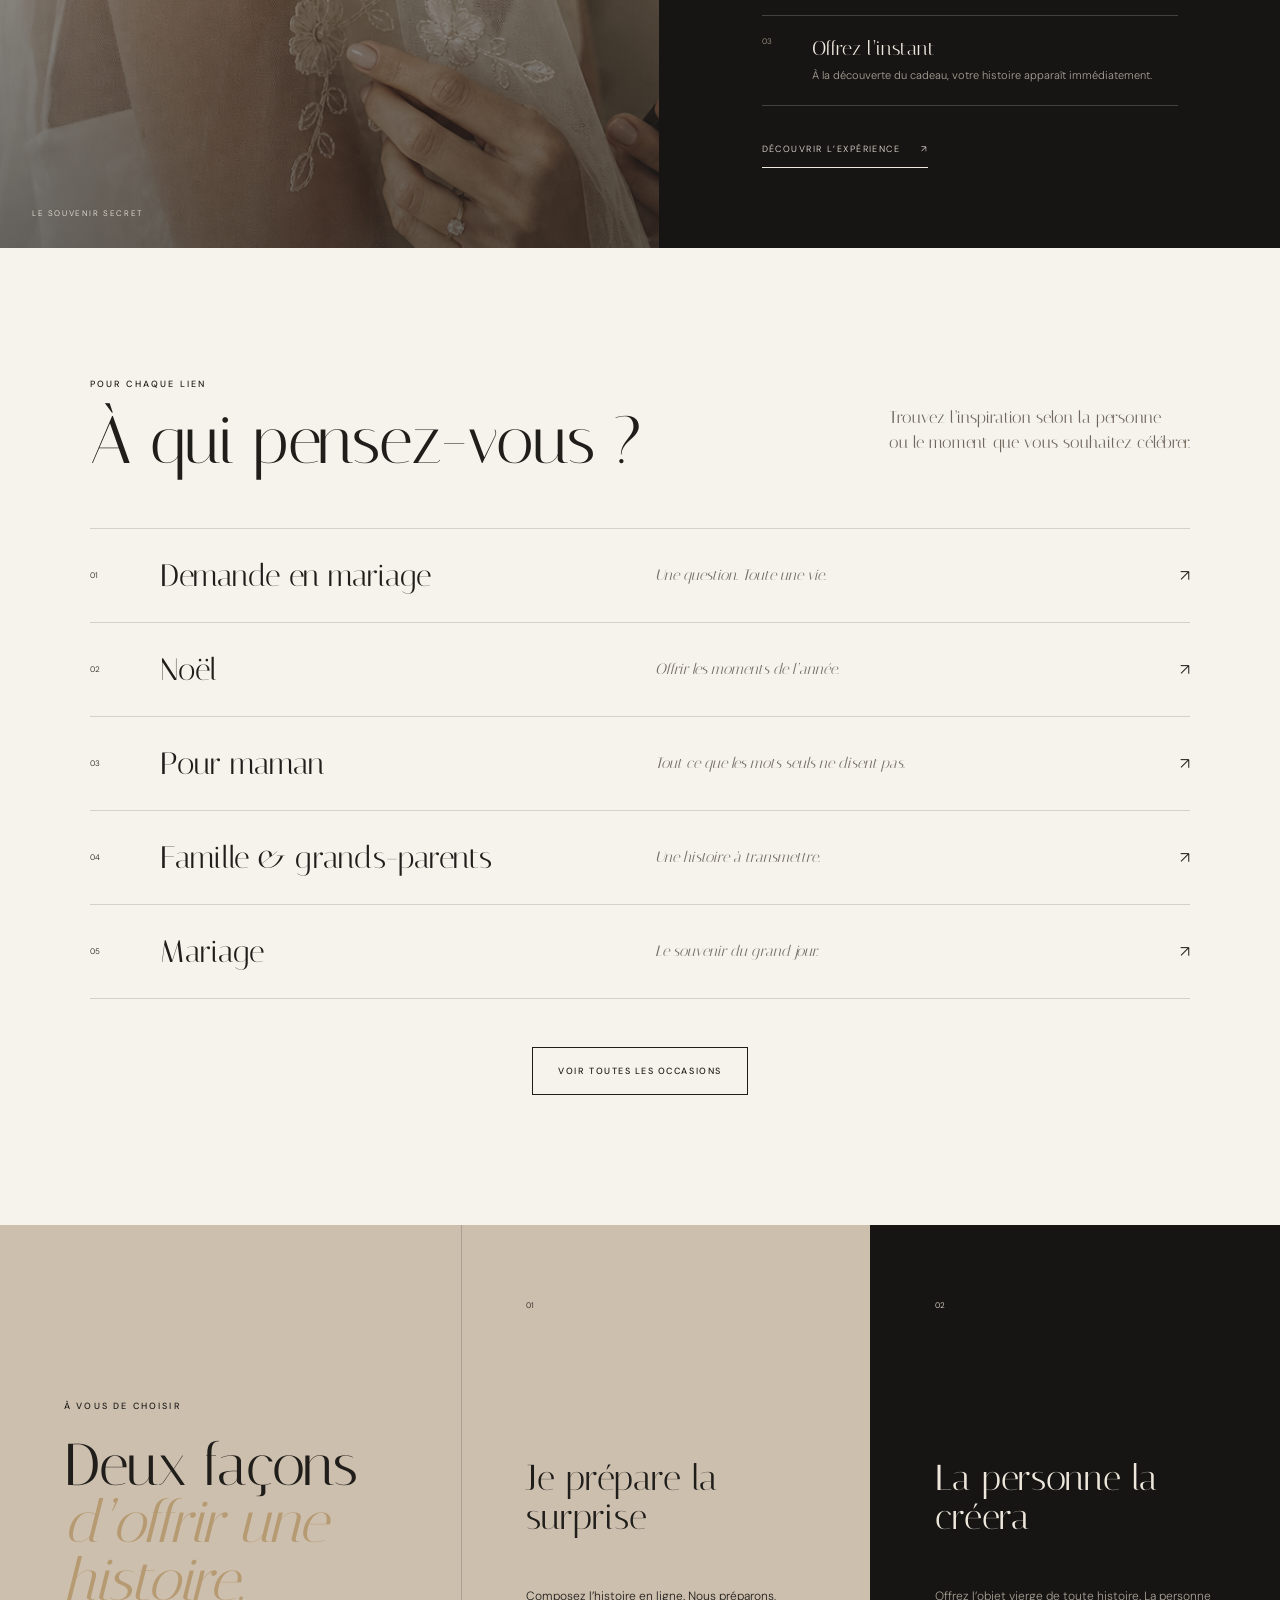
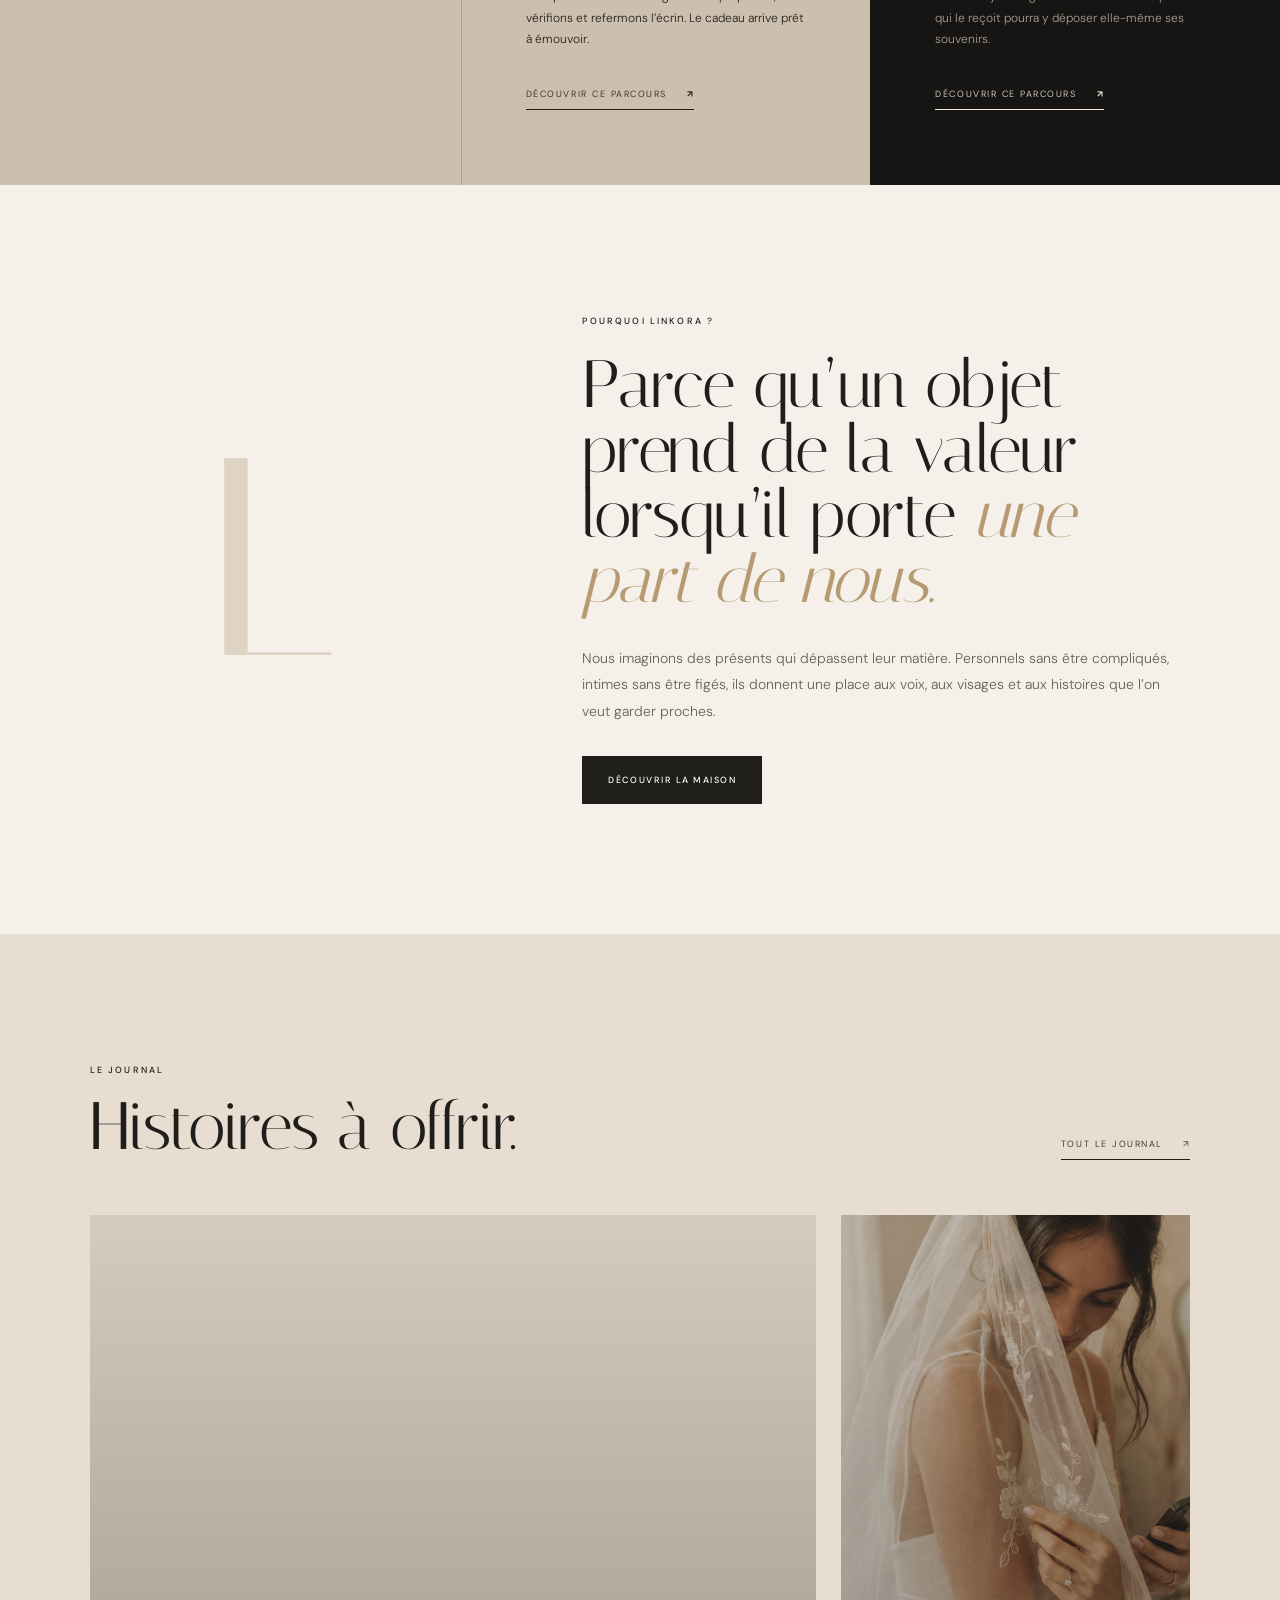
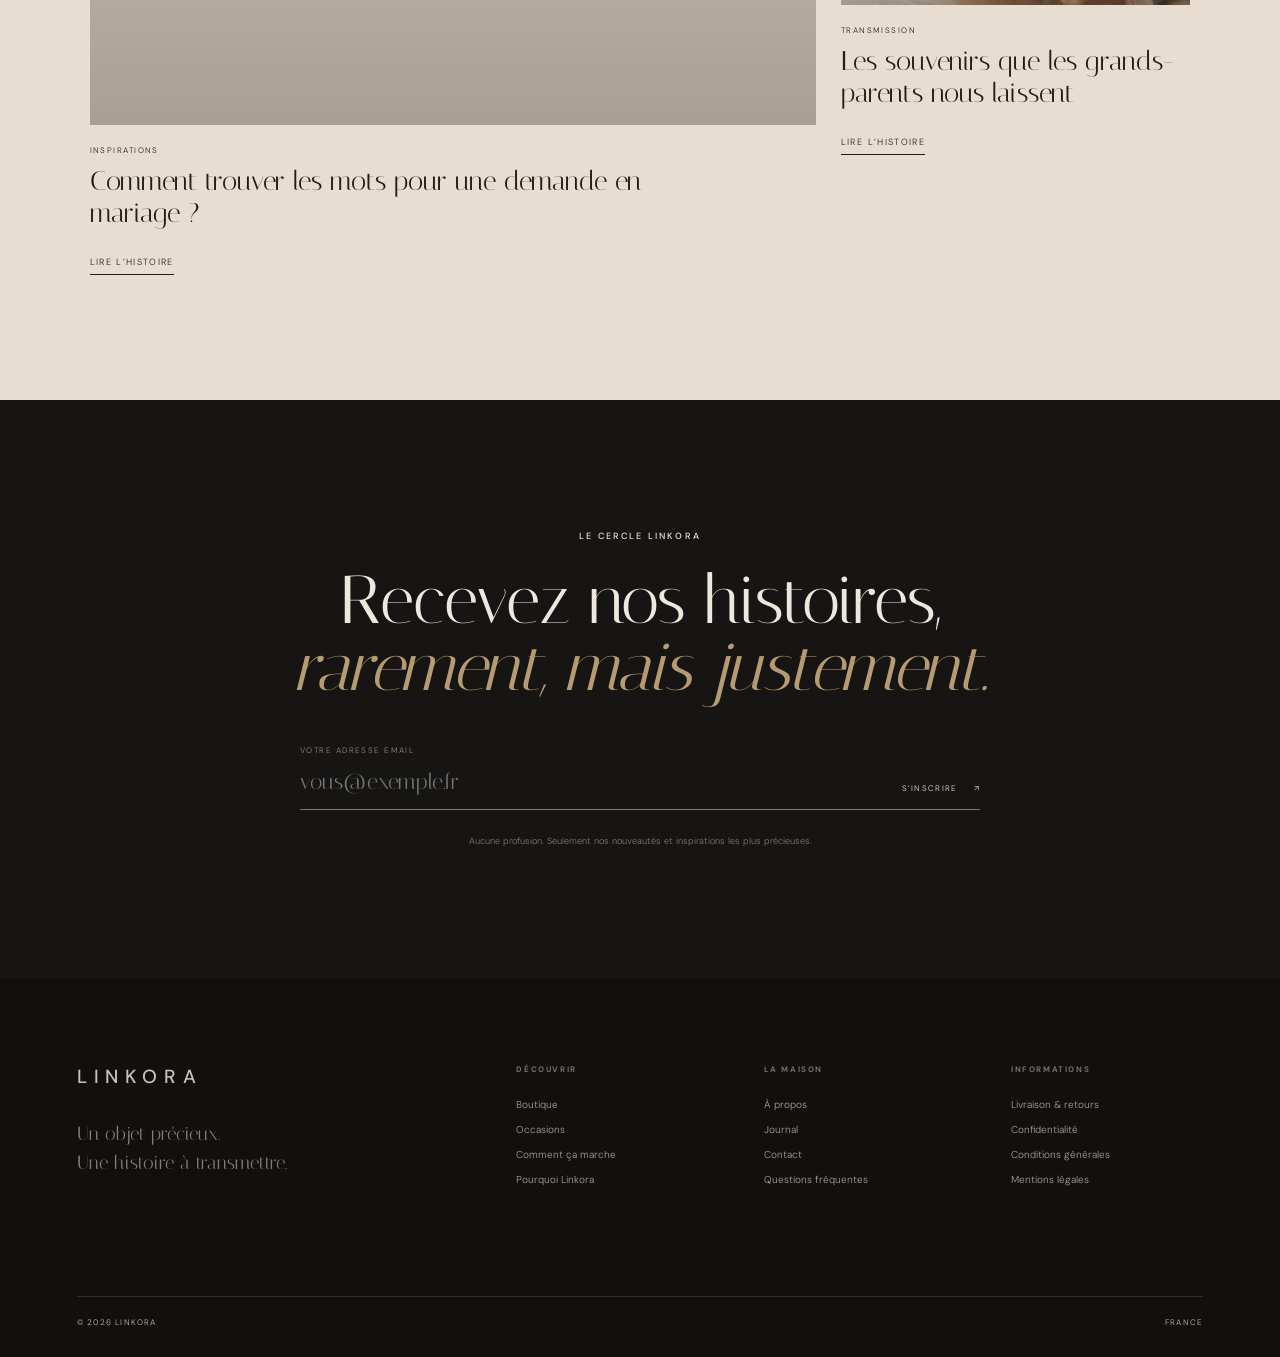
==== commit 7fc89b5f: "Add files via upload maquette mise à jour" ====
--- a/index.html
+++ b/index.html
@@ -3,73 +3,173 @@
 <head>
   <meta charset="UTF-8">
   <meta name="viewport" content="width=device-width, initial-scale=1.0">
-  <meta name="description" content="Linkora transforme vos objets précieux en portes vers les histoires qui comptent.">
-  <title>Linkora — Un objet. Toute une histoire.</title>
+  <meta name="description" content="Linkora crée des objets précieux qui révèlent les histoires et les souvenirs qui comptent.">
+  <meta name="theme-color" content="#f4f0e8">
+  <title>Linkora — Un objet précieux. Une histoire à transmettre.</title>
   <link rel="preconnect" href="https://fonts.googleapis.com">
   <link rel="preconnect" href="https://fonts.gstatic.com" crossorigin>
-  <link href="https://fonts.googleapis.com/css2?family=DM+Sans:wght@300;400;500;600&family=Italiana&display=swap" rel="stylesheet">
+  <link href="https://fonts.googleapis.com/css2?family=DM+Sans:wght@300;400;500&family=Italiana&display=swap" rel="stylesheet">
   <link rel="stylesheet" href="styles.css">
 </head>
 <body>
-  <div class="announcement">Livraison offerte dès 75 € · Capsule privée incluse</div>
-  <header class="header">
-    <a class="brand" href="#top" aria-label="Linkora, accueil">LINKORA</a>
-    <nav class="desktop-nav" aria-label="Navigation principale">
-      <a href="#collection">Boutique</a><a href="#occasions">Occasions</a><a href="#mariage">Mariage</a><a href="#capsule">Créer une capsule</a><a href="#how">Comment ça marche</a>
+  <div class="page-intro" aria-hidden="true"><span>LINKORA</span></div>
+
+  <div class="announcement">Livraison offerte dès 75 € <i></i> Votre histoire personnelle incluse</div>
+  <header class="site-header" data-header>
+    <button class="menu-toggle" type="button" aria-label="Ouvrir le menu" aria-expanded="false" data-menu-toggle>
+      <span></span><span></span>
+    </button>
+    <a class="wordmark" href="#top" aria-label="Linkora, accueil">LINKORA</a>
+    <nav class="main-nav" aria-label="Navigation principale">
+      <a href="#boutique">Boutique</a>
+      <a href="#occasions">Occasions</a>
+      <a href="#experience">Comment ça marche</a>
+      <a href="#journal">Journal</a>
     </nav>
-    <div class="header-actions"><button class="icon-button" aria-label="Rechercher">⌕</button><button class="icon-button" aria-label="Mon espace">♡</button><button class="icon-button" aria-label="Panier">Sac <span>0</span></button><button class="menu-button" aria-label="Ouvrir le menu">Menu</button></div>
+    <div class="header-tools">
+      <button type="button" aria-label="Rechercher" data-search>Recherche</button>
+      <a href="#espace">Mon espace</a>
+      <button type="button" aria-label="Voir le panier">Panier <sup>0</sup></button>
+    </div>
   </header>
+
+  <aside class="mobile-menu" aria-hidden="true" data-menu>
+    <nav aria-label="Navigation mobile">
+      <a href="#boutique"><span>01</span>Boutique</a>
+      <a href="#occasions"><span>02</span>Occasions</a>
+      <a href="#experience"><span>03</span>Comment ça marche</a>
+      <a href="#journal"><span>04</span>Journal</a>
+      <a href="#espace"><span>05</span>Mon espace</a>
+    </nav>
+    <p>Un objet précieux.<br>Une histoire à transmettre.</p>
+  </aside>
+
   <main id="top">
-    <section class="hero">
-      <img src="./hero-voile-concept.png" alt="Une mariée découvre le souvenir secret brodé dans son voile">
-      <div class="hero-copy">
-        <p class="eyebrow">Un souvenir secret, tout près de vous</p>
-        <h1>Un objet.<br><em>Toute une histoire.</em></h1>
-        <p>Photos, voix, vidéos et mots précieux réunis dans une capsule privée, révélée d’un simple geste.</p>
-        <div class="button-row"><a class="button primary" href="create.html">Créer gratuitement une capsule</a><button class="text-button" data-open-demo>Voir une histoire <span>↗</span></button></div>
+    <section class="hero" aria-labelledby="hero-title">
+      <div class="hero-media"><img src="./assets/linkora-hero-editorial.png" alt="Une femme découvre une histoire offerte dans un écrin Linkora"></div>
+      <div class="hero-shade"></div>
+      <div class="hero-content">
+        <p class="kicker reveal">Objets porteurs d’histoires</p>
+        <h1 id="hero-title" class="reveal">Ce que vous offrez<br><em>reste avec eux.</em></h1>
+        <p class="hero-intro reveal">Un bijou, un écrin, une histoire composée par vous. Des images, une voix et des mots précieux, révélés dans un geste naturel.</p>
+        <div class="hero-actions reveal">
+          <a class="cta cta-dark" href="#boutique">Découvrir la collection</a>
+          <button class="link-arrow" type="button" data-story-open>Voir l’expérience <span>↗</span></button>
+        </div>
       </div>
-      <div class="hero-note"><span>01</span><p>Approchez votre téléphone.<br>Votre histoire s’ouvre.</p></div>
+      <div class="hero-index"><span>Maison Linkora</span><b></b><span>Édition 2026</span></div>
+      <a class="scroll-cue" href="#manifesto"><span>Découvrir</span><i></i></a>
     </section>
 
-    <section class="manifesto section-pad">
-      <p class="eyebrow">La maison Linkora</p>
-      <h2>Nous ne conservons pas des fichiers.<br>Nous gardons vivants <em>les moments qui comptent.</em></h2>
-      <p class="manifesto-body">Un mot que l’on n’oublie pas. Une voix que l’on veut entendre encore. Un instant de vie à transmettre. Chaque objet Linkora ouvre un écrin intime, composé par vous.</p>
+    <section class="manifesto section" id="manifesto">
+      <p class="kicker reveal">Notre conviction</p>
+      <h2 class="display reveal">Les plus beaux cadeaux ne se mesurent pas à ce qu’ils contiennent, mais à <em>ce qu’ils font ressentir.</em></h2>
+      <p class="body-copy reveal">Linkora transforme un objet choisi avec soin en passage vers une histoire personnelle. Une attention intime, conçue pour être offerte, découverte et transmise.</p>
+      <a class="text-link reveal" href="#pourquoi">Pourquoi Linkora <span>↗</span></a>
     </section>
 
-    <section class="collection section-pad" id="collection">
-      <div class="section-heading"><div><p class="eyebrow">Première collection</p><h2>À garder près de soi</h2></div><a href="#">Voir tous les objets <span>↗</span></a></div>
-      <div class="product-grid">
-        <article class="product-card"><div class="product-visual visual-medallion"><span class="medallion"></span><span class="chain"></span><span class="badge">Bientôt</span></div><div class="product-info"><div><h3>Le Médaillon</h3><p>Votre histoire, portée près du cœur</p></div><strong>69 €</strong></div></article>
-        <article class="product-card"><div class="product-visual visual-bracelet"><span class="bracelet"></span><span class="bead"></span></div><div class="product-info"><div><h3>Le Bracelet</h3><p>Un lien qui raconte le vôtre</p></div><strong>59 €</strong></div></article>
-        <article class="product-card"><div class="product-visual visual-box"><span class="box"></span><span class="ribbon"></span></div><div class="product-info"><div><h3>Le Coffret</h3><p>Prêt à offrir, prêt à émouvoir</p></div><strong>89 €</strong></div></article>
+    <section class="shop section" id="boutique">
+      <div class="section-head reveal">
+        <div><p class="kicker">La sélection Linkora</p><h2 class="display">Choisir l’objet.</h2></div>
+        <a class="text-link" href="#">Toute la boutique <span>↗</span></a>
+      </div>
+      <div class="category-grid">
+        <a class="category-card category-jewel reveal" href="#">
+          <div class="jewel-art"><i class="jewel-chain"></i><i class="jewel-stone">L</i></div>
+          <div class="category-copy"><span>01</span><h3>Bijoux</h3><p>À garder près de soi</p><b>Explorer</b></div>
+        </a>
+        <a class="category-card category-key reveal" href="#">
+          <div class="key-art"><i></i><b>L</b></div>
+          <div class="category-copy"><span>02</span><h3>Porte-clés</h3><p>Un lien au quotidien</p><b>Explorer</b></div>
+        </a>
+        <a class="category-card category-gift reveal" href="#">
+          <div class="gift-art"><i></i><b></b></div>
+          <div class="category-copy"><span>03</span><h3>Cadeaux & coffrets</h3><p>Prêts à offrir, prêts à émouvoir</p><b>Explorer</b></div>
+        </a>
       </div>
     </section>
 
-    <section class="wedding" id="mariage">
-      <div class="wedding-image"><img src="./hero-voile-concept.png" alt="Broderie florale délicate sur un voile de mariée"></div>
-      <div class="wedding-copy"><p class="eyebrow">La signature mariage</p><h2>Le souvenir secret<br><em>cousu dans votre voile</em></h2><p>Sous une broderie délicate repose l’histoire de cette journée : vos vœux, la voix de vos proches, les images que vous garderez toute une vie.</p><ul><li>Invisible et délicat</li><li>Capsule mariage privée incluse</li><li>Enrichissable après le grand jour</li></ul><p class="price">Intégration à partir de <strong>49 €</strong></p><a class="button dark" href="#capsule">Découvrir Le Souvenir Secret</a></div>
+    <section class="experience" id="experience">
+      <div class="experience-visual reveal"><img src="./hero-voile-concept.png" alt="Un voile délicatement brodé, porteur d’une histoire personnelle"><span>Le souvenir secret</span></div>
+      <div class="experience-copy">
+        <p class="kicker reveal">Une émotion, simplement</p>
+        <h2 class="display reveal">Vous préparez<br><em>l’histoire.</em><br>Nous créons<br><em>la surprise.</em></h2>
+        <div class="experience-steps">
+          <article class="reveal"><span>01</span><div><h3>Choisissez votre objet</h3><p>Un bijou ou un cadeau pensé pour porter ce qui vous relie.</p></div></article>
+          <article class="reveal"><span>02</span><div><h3>Composez votre histoire</h3><p>Réunissez vos photos, votre voix et les mots que vous souhaitez transmettre.</p></div></article>
+          <article class="reveal"><span>03</span><div><h3>Offrez l’instant</h3><p>À la découverte du cadeau, votre histoire apparaît immédiatement.</p></div></article>
+        </div>
+        <button class="link-arrow reveal" type="button" data-story-open>Découvrir l’expérience <span>↗</span></button>
+      </div>
     </section>
 
-    <section class="how section-pad" id="how">
-      <div class="section-heading"><div><p class="eyebrow">Naturellement simple</p><h2>Votre histoire en trois gestes</h2></div></div>
-      <div class="steps"><article><span>01</span><div class="step-icon">◇</div><h3>Choisissez votre objet</h3><p>Un bijou, un voile ou un coffret pensé pour accompagner un moment précieux.</p></article><article><span>02</span><div class="step-icon">✦</div><h3>Composez votre histoire</h3><p>Ajoutez vos photos, vos vidéos, votre voix et les mots que vous voulez transmettre.</p></article><article><span>03</span><div class="step-icon">⌁</div><h3>Offrez l’émotion</h3><p>Approchez simplement un téléphone. La capsule s’ouvre, sans application à télécharger.</p></article></div>
+    <section class="occasions section" id="occasions">
+      <div class="section-head reveal">
+        <div><p class="kicker">Pour chaque lien</p><h2 class="display">À qui pensez-vous ?</h2></div>
+        <p class="section-note">Trouvez l’inspiration selon la personne<br>ou le moment que vous souhaitez célébrer.</p>
+      </div>
+      <div class="occasion-list">
+        <a href="#" class="reveal"><small>01</small><span>Demande en mariage</span><em>Une question. Toute une vie.</em><b>↗</b></a>
+        <a href="#" class="reveal"><small>02</small><span>Noël</span><em>Offrir les moments de l’année.</em><b>↗</b></a>
+        <a href="#" class="reveal"><small>03</small><span>Pour maman</span><em>Tout ce que les mots seuls ne disent pas.</em><b>↗</b></a>
+        <a href="#" class="reveal"><small>04</small><span>Famille & grands-parents</span><em>Une histoire à transmettre.</em><b>↗</b></a>
+        <a href="#" class="reveal"><small>05</small><span>Mariage</span><em>Le souvenir du grand jour.</em><b>↗</b></a>
+      </div>
+      <a class="cta cta-outline reveal" href="#">Voir toutes les occasions</a>
     </section>
 
-    <section class="capsule" id="capsule">
-      <div class="capsule-copy"><p class="eyebrow light">Votre capsule privée</p><h2>Plus qu’un album,<br><em>une histoire à ressentir.</em></h2><p>Construisez un récit qui vous ressemble, chapitre après chapitre. Chaque capsule peut évoluer avec vous.</p><a class="button cream" href="create.html">Créer ma capsule</a></div>
-      <div class="phone-wrap"><div class="phone"><div class="phone-top"></div><div class="story-cover"><p>Pour toi, toujours.</p><small>Camille & Lucas · Depuis 2019</small></div><div class="story-content"><span>Notre histoire</span><div class="story-photo"></div><p>Il y a des rencontres qui changent tout...</p><button>Écouter mon message <b>▶</b></button></div></div></div>
+    <section class="two-paths">
+      <div class="paths-intro reveal"><p class="kicker">À vous de choisir</p><h2 class="display">Deux façons<br><em>d’offrir une histoire.</em></h2></div>
+      <article class="path path-light reveal"><span>01</span><h3>Je prépare la surprise</h3><p>Composez l’histoire en ligne. Nous préparons, vérifions et refermons l’écrin. Le cadeau arrive prêt à émouvoir.</p><a class="text-link" href="#">Découvrir ce parcours <b>↗</b></a></article>
+      <article class="path path-dark reveal"><span>02</span><h3>La personne la créera</h3><p>Offrez l’objet vierge de toute histoire. La personne qui le reçoit pourra y déposer elle-même ses souvenirs.</p><a class="text-link light" href="#">Découvrir ce parcours <b>↗</b></a></article>
     </section>
 
-    <section class="occasions section-pad" id="occasions"><p class="eyebrow">Pour chaque histoire</p><h2>Il existe un moment à garder.</h2><div class="occasion-list"><a href="#">Couple <span>01</span></a><a href="#">Mariage <span>02</span></a><a href="#">Naissance <span>03</span></a><a href="#">Famille <span>04</span></a><a href="#">Anniversaire <span>05</span></a></div></section>
+    <section class="why section" id="pourquoi">
+      <div class="why-mark reveal">L</div>
+      <div class="why-copy">
+        <p class="kicker reveal">Pourquoi Linkora ?</p>
+        <h2 class="display reveal">Parce qu’un objet prend de la valeur lorsqu’il porte <em>une part de nous.</em></h2>
+        <p class="body-copy reveal">Nous imaginons des présents qui dépassent leur matière. Personnels sans être compliqués, intimes sans être figés, ils donnent une place aux voix, aux visages et aux histoires que l’on veut garder proches.</p>
+        <a class="cta cta-dark reveal" href="#">Découvrir la maison</a>
+      </div>
+    </section>
 
-    <section class="trust"><p>Privée par défaut</p><span>·</span><p>Modifiable à tout moment</p><span>·</span><p>Sans application</p><span>·</span><p>Exportable</p></section>
+    <section class="journal section" id="journal">
+      <div class="section-head reveal"><div><p class="kicker">Le journal</p><h2 class="display">Histoires à offrir.</h2></div><a class="text-link" href="#">Tout le journal <span>↗</span></a></div>
+      <div class="journal-grid">
+        <article class="reveal"><div class="editorial editorial-one"></div><p>Inspirations</p><h3>Comment trouver les mots pour une demande en mariage ?</h3><a href="#">Lire l’histoire</a></article>
+        <article class="reveal"><div class="editorial editorial-two"></div><p>Transmission</p><h3>Les souvenirs que les grands-parents nous laissent</h3><a href="#">Lire l’histoire</a></article>
+      </div>
+    </section>
+
+    <section class="newsletter" id="espace">
+      <p class="kicker reveal">Le cercle Linkora</p>
+      <h2 class="display reveal">Recevez nos histoires,<br><em>rarement, mais justement.</em></h2>
+      <form class="reveal" onsubmit="return false"><label><span>Votre adresse email</span><input type="email" placeholder="vous@exemple.fr"></label><button type="submit">S’inscrire <span>↗</span></button></form>
+      <small>Aucune profusion. Seulement nos nouveautés et inspirations les plus précieuses.</small>
+    </section>
   </main>
-  <footer><div><a class="brand footer-brand" href="#top">LINKORA</a><p>Des objets qui gardent une histoire.</p></div><div><h4>Découvrir</h4><a href="#collection">La boutique</a><a href="#mariage">Mariage</a><a href="#capsule">La capsule</a></div><div><h4>Vous accompagner</h4><a href="#how">Comment ça marche</a><a href="#">Confidentialité</a><a href="#">Questions fréquentes</a></div><div><h4>Recevoir nos histoires</h4><form><input type="email" placeholder="Votre adresse email" aria-label="Votre adresse email"><button aria-label="S'inscrire">→</button></form></div></footer>
 
-  <dialog class="demo" id="demo"><button class="close" aria-label="Fermer">×</button><p class="eyebrow">Démonstration</p><h2>Pour toi, toujours.</h2><p class="demo-intro">Une capsule imaginée pour raconter six années d’une histoire.</p><div class="demo-memory"><span>12 juin 2019</span><h3>Le jour où tout a commencé</h3><p>« Je ne savais pas encore que ce café durerait toute une vie. »</p></div><div class="audio"><button>▶</button><div><p>Un message de Camille</p><span></span></div><time>0:42</time></div><button class="button dark close-bottom">Refermer l’histoire</button></dialog>
+  <footer class="footer">
+    <div class="footer-brand"><a class="wordmark" href="#top">LINKORA</a><p>Un objet précieux.<br>Une histoire à transmettre.</p></div>
+    <div><h4>Découvrir</h4><a href="#boutique">Boutique</a><a href="#occasions">Occasions</a><a href="#experience">Comment ça marche</a><a href="#pourquoi">Pourquoi Linkora</a></div>
+    <div><h4>La maison</h4><a href="#">À propos</a><a href="#journal">Journal</a><a href="#">Contact</a><a href="#">Questions fréquentes</a></div>
+    <div><h4>Informations</h4><a href="#">Livraison & retours</a><a href="#">Confidentialité</a><a href="#">Conditions générales</a><a href="#">Mentions légales</a></div>
+    <div class="footer-bottom"><span>© 2026 Linkora</span><span>France</span></div>
+  </footer>
+
+  <dialog class="story-dialog" data-story-dialog>
+    <button class="dialog-close" type="button" aria-label="Fermer" data-story-close>Fermer ×</button>
+    <div class="story-preview">
+      <p class="kicker">Une histoire offerte</p>
+      <h2>Pour toi,<br><em>toujours.</em></h2>
+      <p>« Il y a des rencontres qui changent la couleur de tout ce qui vient après. »</p>
+      <div class="memory-card"><span>Chapitre 01</span><h3>Le jour où tout a commencé</h3><i></i><button type="button">▶ Écouter le message</button></div>
+      <small>Une démonstration de l’expérience Linkora</small>
+    </div>
+  </dialog>
+
+  <div class="search-panel" aria-hidden="true" data-search-panel><button type="button" data-search-close>Fermer ×</button><p>Que recherchez-vous ?</p><input type="search" placeholder="Un cadeau pour maman, Noël…" aria-label="Rechercher"><div><span>Suggestions</span><a href="#">Demande en mariage</a><a href="#">Cadeaux de Noël</a><a href="#">Pour les grands-parents</a></div></div>
   <script src="script.js"></script>
 </body>
 </html>
-
-
--- a/styles.css
+++ b/styles.css
@@ -1,3 +1,4 @@
-:root{--ink:#25221f;--cream:#f5f0e8;--paper:#fbf9f5;--sand:#ded1bf;--brown:#75614e;--line:rgba(37,34,31,.16)}*{box-sizing:border-box}html{scroll-behavior:smooth}body{margin:0;background:var(--paper);color:var(--ink);font-family:"DM Sans",sans-serif;font-weight:300}a{color:inherit;text-decoration:none}button,input{font:inherit}.announcement{background:var(--ink);color:#eee7dc;text-align:center;padding:8px;font-size:11px;letter-spacing:.12em;text-transform:uppercase}.header{height:82px;display:flex;align-items:center;justify-content:space-between;padding:0 3.5vw;border-bottom:1px solid var(--line);position:absolute;top:32px;z-index:5;width:100%;color:#332f29}.brand{font-size:21px;letter-spacing:.32em;font-weight:600}.desktop-nav{display:flex;gap:27px;font-size:13px}.desktop-nav a,.header-actions button{transition:opacity .2s}.desktop-nav a:hover,.header-actions button:hover{opacity:.55}.header-actions{display:flex;align-items:center;gap:17px}.icon-button,.menu-button,.text-button{border:0;background:0;cursor:pointer;color:inherit}.icon-button{font-size:13px}.icon-button span{background:var(--ink);color:white;border-radius:50%;font-size:9px;padding:2px 5px}.menu-button{display:none}.hero{min-height:760px;height:calc(100vh - 32px);position:relative;display:flex;align-items:center;overflow:hidden;background:#dfd2c0}.hero>img{position:absolute;width:100%;height:100%;object-fit:cover}.hero:after{content:"";position:absolute;inset:0;background:linear-gradient(90deg,rgba(246,240,231,.75) 0%,rgba(246,240,231,.2) 46%,transparent 72%)}.hero-copy{position:relative;z-index:1;width:620px;margin-left:8.5vw;margin-top:70px}.eyebrow{text-transform:uppercase;letter-spacing:.19em;font-size:11px;font-weight:500;margin:0 0 25px}.hero h1,.section-pad h2,.wedding h2,.capsule h2,.demo h2{font-family:Italiana,serif;font-weight:400;margin:0;line-height:1.02}.hero h1{font-size:clamp(57px,6.3vw,96px)}em{font-weight:400;color:#776452}.hero-copy>p:not(.eyebrow){max-width:470px;font-size:17px;line-height:1.7;margin:28px 0}.button-row{display:flex;align-items:center;gap:25px}.button{display:inline-flex;border:1px solid var(--ink);padding:15px 24px;text-transform:uppercase;letter-spacing:.11em;font-size:11px;cursor:pointer;transition:.25s}.button:hover{transform:translateY(-2px)}.button.primary,.button.dark{background:var(--ink);color:white}.text-button{text-transform:uppercase;letter-spacing:.12em;font-size:11px;border-bottom:1px solid;padding:12px 0}.hero-note{position:absolute;z-index:2;right:4vw;bottom:35px;color:#fff;display:flex;align-items:flex-start;gap:15px}.hero-note span{font-size:10px;border:1px solid rgba(255,255,255,.7);border-radius:50%;padding:7px}.hero-note p{font-family:Italiana;font-size:18px;line-height:1.4;margin:0}.section-pad{padding:110px 7vw}.manifesto{text-align:center;max-width:1200px;margin:auto}.manifesto h2{font-size:clamp(36px,4.5vw,65px)}.manifesto-body{max-width:680px;margin:36px auto 0;line-height:1.9;color:#655e56}.section-heading{display:flex;align-items:flex-end;justify-content:space-between;margin-bottom:48px}.section-heading h2,.occasions h2{font-size:52px}.section-heading>a{font-size:12px;border-bottom:1px solid;padding:10px 0}.product-grid{display:grid;grid-template-columns:repeat(3,1fr);gap:22px}.product-visual{height:430px;background:#ebe5db;position:relative;display:grid;place-items:center;overflow:hidden}.product-info{display:flex;justify-content:space-between;padding:19px 2px}.product-info h3{font-family:Italiana;font-size:23px;font-weight:400;margin:0 0 5px}.product-info p{margin:0;color:#777069;font-size:12px}.product-info strong{font-weight:400}.badge{position:absolute;left:15px;top:15px;text-transform:uppercase;font-size:9px;letter-spacing:.12em}.chain{position:absolute;width:250px;height:250px;border:2px solid #bda87c;border-radius:50%;top:-65px}.medallion{width:82px;height:106px;border-radius:45% 45% 50% 50%;background:linear-gradient(140deg,#f7df9a,#b98c36);box-shadow:0 12px 28px #9d845650;position:absolute;top:175px}.medallion:after{content:"L";font-family:Italiana;font-size:25px;position:absolute;inset:0;display:grid;place-items:center;color:#7d612d}.visual-bracelet{background:#d8c9b8}.bracelet{width:205px;height:205px;border:22px solid #302c29;border-radius:50%;box-shadow:10px 18px 25px #493e3640}.bead{position:absolute;width:48px;height:48px;background:radial-gradient(circle at 35% 25%,#e7d6b9,#75624b);border-radius:50%;top:104px}.visual-box{background:#e8e2db}.box{width:230px;height:180px;background:#9b876e;box-shadow:0 15px 30px #756c6040;transform:rotate(-5deg)}.ribbon{position:absolute;width:30px;height:190px;background:#e8deca;transform:rotate(-5deg)}.wedding{display:grid;grid-template-columns:1.1fr .9fr;min-height:720px;background:#ddd0bf}.wedding-image{overflow:hidden}.wedding-image img{width:100%;height:100%;object-fit:cover;object-position:67% center;transform:scale(1.2)}.wedding-copy{padding:90px 7vw;display:flex;flex-direction:column;justify-content:center}.wedding h2{font-size:clamp(43px,4.3vw,68px)}.wedding-copy>p:not(.eyebrow,.price){line-height:1.8;color:#5d554e}.wedding ul{list-style:none;padding:10px 0}.wedding li{border-top:1px solid rgba(37,34,31,.2);padding:13px 0;font-size:13px}.wedding li:before{content:"✓";margin-right:13px}.price{font-size:12px;margin:20px 0}.price strong{font-size:19px;margin-left:4px}.wedding .button{align-self:flex-start}.steps{display:grid;grid-template-columns:repeat(3,1fr);border-top:1px solid var(--line)}.steps article{padding:30px 6vw 20px 0;border-right:1px solid var(--line);position:relative}.steps article:not(:first-child){padding-left:3vw}.steps article:last-child{border:0}.steps>article>span{font-size:10px}.step-icon{font-size:42px;margin:50px 0 35px;color:#8d7761}.steps h3{font-family:Italiana;font-weight:400;font-size:25px}.steps p{color:#6d665f;line-height:1.7;font-size:13px}.capsule{background:#292723;color:#eee7dd;min-height:710px;display:grid;grid-template-columns:1fr 1fr;overflow:hidden}.capsule-copy{padding:120px 8vw;align-self:center}.eyebrow.light{color:#cbbda9}.capsule h2{font-size:clamp(48px,5vw,72px)}.capsule h2 em{color:#c9ac87}.capsule-copy>p:not(.eyebrow){line-height:1.8;color:#bbb3aa;max-width:530px;margin:25px 0 35px}.button.cream{background:#eee5d8;color:#292723;border-color:#eee5d8}.phone-wrap{display:grid;place-items:center;background:radial-gradient(circle,#756a5b 0%,#393631 55%,#292723 70%)}.phone{width:310px;height:615px;border:7px solid #111;border-radius:45px;background:#f6f1e9;overflow:hidden;color:#26231f;box-shadow:0 30px 80px #0009;transform:rotate(4deg)}.phone-top{height:24px;width:90px;background:#111;border-radius:0 0 16px 16px;margin:auto}.story-cover{height:170px;background:linear-gradient(#8f776d99,#594740cc),url('./hero-voile-concept.png') center/cover;color:white;padding:70px 20px 15px}.story-cover p{font-family:Italiana;font-size:25px;margin:0}.story-cover small{font-size:8px;letter-spacing:.1em}.story-content{padding:25px}.story-content>span{text-transform:uppercase;font-size:8px;letter-spacing:.17em}.story-photo{height:155px;margin:15px 0;background:url('./hero-voile-concept.png') 66% 38%/cover}.story-content p{font-family:Italiana;font-size:17px}.story-content button{width:100%;border:1px solid #b6a895;background:transparent;padding:12px;font-size:10px;display:flex;justify-content:space-between}.occasions{text-align:center}.occasions h2{font-family:Italiana;font-weight:400}.occasion-list{max-width:850px;margin:50px auto 0}.occasion-list a{font-family:Italiana;font-size:42px;display:flex;justify-content:center;gap:14px;padding:13px;border-bottom:1px solid var(--line);transition:.2s}.occasion-list a:hover{color:#8c7459;padding-left:20px}.occasion-list span{font-family:"DM Sans";font-size:9px;padding-top:8px}.trust{display:flex;justify-content:center;gap:30px;flex-wrap:wrap;background:#ded1bf;padding:26px;text-transform:uppercase;letter-spacing:.15em;font-size:10px}footer{background:#1d1c1a;color:#ddd5ca;padding:80px 7vw;display:grid;grid-template-columns:2fr 1fr 1fr 1.5fr;gap:50px}footer>div{display:flex;flex-direction:column;gap:12px}footer h4{text-transform:uppercase;letter-spacing:.14em;font-size:10px;color:#8f8880}footer a:not(.brand){font-size:12px;color:#bbb4ac}.footer-brand{margin-bottom:12px}footer p{color:#918a82;font-family:Italiana;font-size:18px}footer form{display:flex;border-bottom:1px solid #756f68}footer input{background:none;border:0;color:white;padding:12px 0;outline:0;width:100%}footer form button{background:0;border:0;color:white}.demo{width:min(630px,90vw);border:0;padding:60px;background:#f4eee5;color:#2b2824;box-shadow:0 30px 100px #0008}.demo::backdrop{background:#29241ecf;backdrop-filter:blur(4px)}.demo .close{position:absolute;right:20px;top:15px;border:0;background:0;font-size:28px;cursor:pointer}.demo h2{font-size:55px}.demo-intro{color:#706860}.demo-memory{border-left:1px solid #9d8265;padding:25px;margin:30px 0;background:#eee6dc}.demo-memory span{font-size:9px;text-transform:uppercase;letter-spacing:.15em}.demo-memory h3{font-family:Italiana;font-weight:400;font-size:25px}.audio{display:flex;align-items:center;gap:15px;padding:15px 0;margin-bottom:25px}.audio>button{border:1px solid;border-radius:50%;background:0;width:42px;height:42px}.audio div{flex:1}.audio p{font-size:11px}.audio span{display:block;height:2px;background:linear-gradient(90deg,#7a6650 30%,#ccc 30%)}.audio time{font-size:10px}@media(max-width:950px){.desktop-nav{display:none}.menu-button{display:block}.hero-copy{margin-left:6vw}.product-grid{grid-template-columns:1fr 1fr}.product-card:last-child{display:none}.wedding{grid-template-columns:1fr}.wedding-image{height:500px}.capsule{grid-template-columns:1fr}.phone-wrap{padding:80px}.steps{grid-template-columns:1fr}.steps article,.steps article:not(:first-child){border-right:0;border-bottom:1px solid var(--line);padding:30px 0}.step-icon{margin:25px 0}.steps article:last-child{border:0}footer{grid-template-columns:1fr 1fr}}@media(max-width:620px){.announcement{font-size:9px}.header{height:66px;padding:0 20px}.header-actions .icon-button:not(:last-of-type){display:none}.brand{font-size:17px}.hero{height:820px;align-items:flex-end}.hero>img{object-position:63% center}.hero:after{background:linear-gradient(0deg,rgba(245,239,230,.96) 0%,rgba(245,239,230,.65) 50%,transparent 75%)}.hero-copy{margin:0 24px 70px;width:auto}.hero h1{font-size:53px}.hero-copy>p:not(.eyebrow){font-size:14px}.hero-note{display:none}.button-row{align-items:flex-start;flex-direction:column;gap:4px}.section-pad{padding:80px 22px}.manifesto h2{font-size:37px}.section-heading{align-items:flex-start}.section-heading h2,.occasions h2{font-size:39px}.section-heading>a{display:none}.product-grid{grid-template-columns:1fr}.product-card:last-child{display:block}.product-visual{height:360px}.wedding-image{height:390px}.wedding-copy{padding:70px 25px}.wedding h2{font-size:42px}.capsule-copy{padding:80px 25px}.capsule h2{font-size:44px}.phone-wrap{padding:60px 10px}.phone{transform:none;width:285px;height:570px}.occasion-list a{font-size:31px}.trust{gap:12px}.trust span{display:none}footer{grid-template-columns:1fr;padding:60px 25px}.demo{padding:45px 25px}.demo h2{font-size:40px}}
-
-
+:root{--ink:#201e1b;--night:#161513;--paper:#f6f3ed;--cream:#eee7db;--sand:#d9cbb8;--taupe:#9a8772;--gold:#b69a72;--line:rgba(32,30,27,.16);--serif:"Italiana",Georgia,serif;--sans:"DM Sans",Arial,sans-serif}*{box-sizing:border-box}html{scroll-behavior:smooth}body{margin:0;background:var(--paper);color:var(--ink);font-family:var(--sans);font-weight:300;overflow-x:hidden}body.menu-open,body.dialog-open{overflow:hidden}a{color:inherit;text-decoration:none}button,input{font:inherit;color:inherit}.page-intro{position:fixed;z-index:1000;inset:0;background:var(--night);display:grid;place-items:center;animation:intro-away 1s cubic-bezier(.8,0,.2,1) 1.15s forwards}.page-intro span{color:#eee7dc;font-size:clamp(22px,3vw,42px);letter-spacing:.52em;margin-left:.52em;animation:intro-word 1.1s ease both}.announcement{height:29px;background:var(--night);color:#ddd4c6;display:flex;align-items:center;justify-content:center;gap:16px;font-size:9px;letter-spacing:.18em;text-transform:uppercase}.announcement i{height:1px;width:18px;background:#7c7165}.site-header{height:78px;position:absolute;top:29px;left:0;width:100%;padding:0 3.6vw;display:grid;grid-template-columns:1fr auto 1fr;align-items:center;z-index:20;border-bottom:1px solid rgba(255,255,255,.28);color:#fff;transition:background .45s,color .45s,transform .45s,border-color .45s}.site-header.is-fixed{position:fixed;top:0;background:rgba(246,243,237,.94);backdrop-filter:blur(14px);color:var(--ink);border-color:var(--line);animation:header-in .45s ease}.wordmark{font-size:19px;font-weight:500;letter-spacing:.36em;margin-right:-.36em}.site-header>.wordmark{grid-column:2}.main-nav{position:absolute;left:3.6vw;display:flex;gap:30px}.main-nav a,.header-tools{font-size:11px;letter-spacing:.04em}.main-nav a{position:relative;padding:31px 0}.main-nav a:after{content:"";position:absolute;bottom:25px;left:0;width:0;height:1px;background:currentColor;transition:width .3s}.main-nav a:hover:after{width:100%}.header-tools{justify-self:end;display:flex;align-items:center;gap:22px}.header-tools button{border:0;background:none;padding:0;cursor:pointer}.header-tools sup{font-size:8px;border:1px solid currentColor;border-radius:50%;padding:1px 4px;margin-left:3px}.menu-toggle{display:none;background:none;border:0;width:32px;height:30px;padding:0;position:relative;z-index:31}.menu-toggle span{position:absolute;width:22px;height:1px;background:currentColor;left:0;transition:.35s}.menu-toggle span:first-child{top:10px}.menu-toggle span:last-child{top:18px}.menu-open .menu-toggle span:first-child{transform:rotate(45deg);top:14px}.menu-open .menu-toggle span:last-child{transform:rotate(-45deg);top:14px}.mobile-menu{display:none}.hero{height:calc(100svh - 29px);min-height:720px;position:relative;color:#fff;overflow:hidden}.hero-media,.hero-shade{position:absolute;inset:0}.hero-media img{width:100%;height:100%;object-fit:cover;object-position:center}.hero-shade{background:linear-gradient(90deg,rgba(16,14,12,.65) 0%,rgba(16,14,12,.29) 42%,rgba(16,14,12,.05) 68%),linear-gradient(0deg,rgba(16,14,12,.34),transparent 40%)}.hero-content{position:relative;z-index:2;padding:190px 8vw 80px;width:min(720px,60vw)}.kicker{margin:0 0 25px;font-size:9px;font-weight:500;text-transform:uppercase;letter-spacing:.24em}.hero h1,.display,.story-preview h2{font-family:var(--serif);font-weight:400;line-height:.98;margin:0}.hero h1{font-size:clamp(62px,7vw,106px);letter-spacing:-.025em}.hero em,.display em,.story-preview em{font-style:italic;color:var(--gold)}.hero-intro{font-size:15px;line-height:1.8;max-width:520px;margin:30px 0}.hero-actions{display:flex;align-items:center;gap:28px}.cta{display:inline-flex;align-items:center;justify-content:center;min-height:48px;padding:0 25px;border:1px solid var(--ink);font-size:9px;font-weight:500;text-transform:uppercase;letter-spacing:.17em;transition:transform .25s,background .25s,color .25s}.cta:hover{transform:translateY(-3px)}.cta-dark{background:var(--ink);color:#fff}.hero .cta-dark{background:#f0e9df;color:#211e1a;border-color:#f0e9df}.link-arrow{border:0;background:none;padding:12px 0;border-bottom:1px solid currentColor;font-size:9px;text-transform:uppercase;letter-spacing:.16em;cursor:pointer}.link-arrow span{margin-left:16px}.hero-index{position:absolute;z-index:2;bottom:38px;right:3.6vw;display:flex;align-items:center;gap:12px;font-size:8px;text-transform:uppercase;letter-spacing:.16em}.hero-index b{height:1px;width:42px;background:#fff}.scroll-cue{position:absolute;z-index:2;bottom:30px;left:3.6vw;display:flex;flex-direction:column;gap:10px;font-size:8px;text-transform:uppercase;letter-spacing:.18em}.scroll-cue i{height:45px;width:1px;background:#fff;animation:scroll-line 1.8s ease-in-out infinite}.section{padding:130px 7vw}.manifesto{text-align:center;max-width:1270px;margin:auto}.display{font-size:clamp(45px,5.2vw,76px);letter-spacing:-.015em}.manifesto .display{font-size:clamp(44px,5.6vw,84px)}.body-copy{max-width:670px;color:#665f57;font-size:14px;line-height:1.9}.manifesto .body-copy{margin:38px auto}.text-link{display:inline-flex;gap:20px;align-items:center;border-bottom:1px solid currentColor;padding:0 0 9px;font-size:9px;text-transform:uppercase;letter-spacing:.17em}.section-head{display:flex;align-items:flex-end;justify-content:space-between;margin-bottom:55px}.section-head .kicker{margin-bottom:18px}.section-note{font-family:var(--serif);font-size:17px;line-height:1.5;color:#6f665d}.shop{background:#f1ede5}.category-grid{display:grid;grid-template-columns:1.12fr .88fr .88fr;gap:1px;background:rgba(32,30,27,.13)}.category-card{background:#e7ded1;min-height:600px;position:relative;overflow:hidden}.category-jewel{background:#d8cbb9}.category-key{background:#e8e3da}.category-gift{background:#c9b9a5}.category-card:after{content:"";position:absolute;inset:0;background:linear-gradient(0deg,rgba(21,19,17,.38),transparent 48%);transition:background .45s}.category-card:hover:after{background:linear-gradient(0deg,rgba(21,19,17,.5),transparent 60%)}.category-copy{position:absolute;z-index:2;left:28px;right:28px;bottom:27px;color:#fff}.category-copy span{font-size:8px}.category-copy h3{font-family:var(--serif);font-size:33px;font-weight:400;margin:8px 0 2px}.category-copy p{font-size:11px;margin:0}.category-copy b{position:absolute;right:0;bottom:4px;font-size:8px;text-transform:uppercase;letter-spacing:.16em;border-bottom:1px solid;padding-bottom:5px}.jewel-art,.key-art,.gift-art{position:absolute;inset:0;display:grid;place-items:center;transition:transform .8s cubic-bezier(.2,.7,.2,1)}.category-card:hover>div:first-child{transform:scale(1.035)}.jewel-chain{position:absolute;width:290px;height:390px;border:2px solid #aa8a51;border-radius:50%;top:-145px}.jewel-stone{width:108px;height:132px;border-radius:48% 48% 52% 52%;display:grid;place-items:center;background:linear-gradient(145deg,#ead9ad,#9a7437);box-shadow:0 25px 60px #6e573c66;color:#6c522d;font-family:var(--serif);font-size:30px}.key-art i{width:175px;height:175px;border:18px solid #322f2a;border-radius:50%;box-shadow:12px 22px 35px #0003}.key-art b{position:absolute;width:86px;height:115px;border-radius:8px;background:linear-gradient(145deg,#d5c29a,#7d6746);display:grid;place-items:center;font-family:var(--serif);font-size:28px;box-shadow:0 20px 35px #0003}.gift-art i{width:235px;height:175px;background:#7b6855;box-shadow:0 24px 50px #56493d66;transform:rotate(-4deg)}.gift-art b{position:absolute;width:30px;height:190px;background:#e8dfd0;transform:rotate(-4deg)}.experience{display:grid;grid-template-columns:1.03fr .97fr;min-height:860px;background:var(--night);color:#eee8de}.experience-visual{position:relative;overflow:hidden}.experience-visual img{width:100%;height:100%;object-fit:cover;object-position:67% center;filter:saturate(.75) contrast(.95);transform:scale(1.08)}.experience-visual:after{content:"";position:absolute;inset:0;background:linear-gradient(0deg,#15141288,transparent)}.experience-visual span{position:absolute;z-index:2;bottom:30px;left:32px;text-transform:uppercase;font-size:8px;letter-spacing:.2em}.experience-copy{padding:110px 8vw 80px;display:flex;flex-direction:column;justify-content:center}.experience-copy .display{font-size:clamp(47px,5vw,72px)}.experience-steps{margin:45px 0 25px;border-top:1px solid #ffffff30}.experience-steps article{display:grid;grid-template-columns:50px 1fr;padding:20px 0;border-bottom:1px solid #ffffff30}.experience-steps article>span{font-size:8px;color:#a99b8a}.experience-steps h3{font-family:var(--serif);font-weight:400;font-size:20px;margin:0 0 6px}.experience-steps p{font-size:11px;line-height:1.65;color:#aaa299;margin:0}.experience-copy .link-arrow{align-self:flex-start}.occasions{text-align:center}.occasions .section-head{text-align:left}.occasion-list{border-top:1px solid var(--line);margin-bottom:48px}.occasion-list a{display:grid;grid-template-columns:70px 1fr 1fr 40px;align-items:center;text-align:left;min-height:94px;border-bottom:1px solid var(--line);transition:padding .35s,color .35s}.occasion-list a:hover{padding-left:12px;color:#80694d}.occasion-list small{font-size:8px}.occasion-list span{font-family:var(--serif);font-size:31px}.occasion-list em{font-family:var(--serif);font-size:15px;color:#776f67}.occasion-list b{font-weight:300;text-align:right}.two-paths{display:grid;grid-template-columns:1.08fr .96fr .96fr;background:#cdbfae}.paths-intro,.path{min-height:560px;padding:75px 5vw;display:flex;flex-direction:column;justify-content:center}.paths-intro .display{font-size:clamp(45px,4.6vw,68px)}.path{border-left:1px solid #201e1b33}.path>span{font-size:8px;margin-bottom:auto}.path h3{font-family:var(--serif);font-weight:400;font-size:36px;line-height:1.1}.path p{font-size:12px;line-height:1.8;max-width:360px}.path .text-link{align-self:flex-start;margin-top:25px}.path-dark{background:var(--night);color:#eee7dc}.path-dark p{color:#aaa196}.text-link.light{color:#eee7dc}.why{display:grid;grid-template-columns:.75fr 1.25fr;align-items:center;gap:10vw;background:#f5f1ea}.why-mark{font-family:var(--serif);font-size:22vw;color:#dfd4c4;text-align:center}.why-copy .display{max-width:780px}.why-copy .body-copy{margin:32px 0}.journal{background:#e7ded1}.journal-grid{display:grid;grid-template-columns:1.35fr .65fr;gap:25px}.journal article p{font-size:8px;text-transform:uppercase;letter-spacing:.18em;margin-top:20px}.journal article h3{font-family:var(--serif);font-size:27px;line-height:1.2;font-weight:400;max-width:570px;margin:10px 0 20px}.journal article a{font-size:9px;border-bottom:1px solid;text-transform:uppercase;letter-spacing:.15em;padding-bottom:6px}.editorial{height:510px;background-size:cover;background-position:center}.editorial-one{background:linear-gradient(#29231c19,#29231c55),url('./assets/linkora-hero-editorial.png') center/cover}.editorial-two{height:390px;background:linear-gradient(#29231c19,#29231c44),url('./hero-voile-concept.png') 69% center/cover}.newsletter{background:var(--night);color:#eee7dc;padding:130px 7vw;text-align:center}.newsletter .display{font-size:clamp(44px,5.3vw,76px)}.newsletter form{max-width:680px;margin:45px auto 18px;border-bottom:1px solid #7f776d;display:flex;align-items:flex-end}.newsletter label{flex:1;text-align:left}.newsletter label span{display:block;font-size:8px;text-transform:uppercase;letter-spacing:.18em;color:#938b82}.newsletter input{width:100%;background:none;border:0;outline:0;color:#fff;font-family:var(--serif);font-size:22px;padding:14px 0}.newsletter button{background:none;border:0;color:#eee7dc;text-transform:uppercase;font-size:8px;letter-spacing:.16em;padding:16px 0;cursor:pointer}.newsletter button span{margin-left:13px}.newsletter small{font-size:9px;color:#837b72}.footer{background:#11100f;color:#c9c1b6;padding:85px 6vw 30px;display:grid;grid-template-columns:2fr repeat(3,1fr);gap:55px}.footer>div{display:flex;flex-direction:column;align-items:flex-start;gap:12px}.footer h4{font-size:8px;text-transform:uppercase;letter-spacing:.2em;color:#776f67;margin:0 0 12px}.footer a:not(.wordmark){font-size:10px;color:#aaa198}.footer-brand p{font-family:var(--serif);font-size:19px;line-height:1.5;color:#857d74}.footer-bottom{grid-column:1/-1!important;border-top:1px solid #ffffff1f;margin-top:45px;padding-top:20px;flex-direction:row!important;justify-content:space-between;font-size:8px;text-transform:uppercase;letter-spacing:.15em}.story-dialog{width:100%;max-width:none;height:100%;max-height:none;margin:0;border:0;padding:0;background:#cdbdab;color:var(--ink)}.story-dialog::backdrop{background:#000}.dialog-close{position:absolute;z-index:2;right:35px;top:30px;border:0;background:none;text-transform:uppercase;font-size:8px;letter-spacing:.16em;cursor:pointer}.story-preview{height:100%;display:flex;flex-direction:column;align-items:center;justify-content:center;text-align:center;padding:50px 20px;background:radial-gradient(circle at center,#e9dfd2 0%,#cdbdab 65%)}.story-preview h2{font-size:clamp(55px,7vw,100px)}.story-preview>p:not(.kicker){font-family:var(--serif);font-size:18px;max-width:500px;line-height:1.5}.memory-card{width:min(500px,90vw);background:#f5f0e8;padding:30px;margin:20px;box-shadow:0 25px 80px #4d413233}.memory-card span{font-size:8px;text-transform:uppercase;letter-spacing:.18em}.memory-card h3{font-family:var(--serif);font-size:27px;font-weight:400}.memory-card i{display:block;height:1px;background:#cec1b1;margin:20px}.memory-card button{border:0;background:none;font-size:9px;text-transform:uppercase;letter-spacing:.14em}.story-preview>small{font-size:8px;text-transform:uppercase;letter-spacing:.15em}.search-panel{position:fixed;z-index:50;inset:0;background:rgba(246,243,237,.98);padding:110px 12vw;transform:translateY(-102%);transition:transform .65s cubic-bezier(.7,0,.2,1)}.search-panel.is-open{transform:none}.search-panel>button{position:absolute;right:4vw;top:35px;border:0;background:none;text-transform:uppercase;font-size:8px;letter-spacing:.16em}.search-panel>p{font-family:var(--serif);font-size:30px}.search-panel input{width:100%;border:0;border-bottom:1px solid var(--ink);background:none;font-family:var(--serif);font-size:clamp(32px,5vw,70px);padding:15px 0;outline:0}.search-panel div{display:flex;gap:25px;margin-top:35px;font-size:10px}.search-panel div span{text-transform:uppercase;letter-spacing:.15em;color:#8e8478}.reveal{opacity:0;transform:translateY(28px);transition:opacity .85s ease,transform .85s cubic-bezier(.2,.7,.2,1)}.reveal.is-visible{opacity:1;transform:none}.hero .reveal{animation:hero-reveal .9s ease forwards;animation-delay:1.65s}.hero .reveal:nth-child(2){animation-delay:1.75s}.hero .reveal:nth-child(3){animation-delay:1.9s}.hero .reveal:nth-child(4){animation-delay:2.05s}@keyframes intro-word{from{opacity:0;letter-spacing:.7em}to{opacity:1;letter-spacing:.52em}}@keyframes intro-away{to{transform:translateY(-100%)}}@keyframes hero-reveal{to{opacity:1;transform:none}}@keyframes header-in{from{transform:translateY(-100%)}to{transform:none}}@keyframes scroll-line{0%,100%{transform:scaleY(.2);transform-origin:top}50%{transform:scaleY(1);transform-origin:top}}
+@media(max-width:1050px){.main-nav{display:none}.menu-toggle{display:block;grid-column:1}.site-header>.wordmark{grid-column:2}.header-tools a,.header-tools>button:first-child{display:none}.mobile-menu{display:flex;position:fixed;z-index:19;inset:0;background:var(--night);color:#eee7dc;padding:135px 8vw 50px;flex-direction:column;justify-content:space-between;transform:translateY(-102%);transition:transform .65s cubic-bezier(.7,0,.2,1)}.mobile-menu.is-open{transform:none}.mobile-menu nav{display:flex;flex-direction:column}.mobile-menu nav a{font-family:var(--serif);font-size:clamp(38px,8vw,66px);padding:7px 0;border-bottom:1px solid #ffffff24}.mobile-menu nav span{font-family:var(--sans);font-size:8px;margin-right:24px}.mobile-menu p{font-family:var(--serif);color:#817970}.category-grid{grid-template-columns:1fr 1fr}.category-card:first-child{grid-row:span 2;min-height:801px}.category-card{min-height:400px}.experience{grid-template-columns:1fr}.experience-visual{height:600px}.two-paths{grid-template-columns:1fr 1fr}.paths-intro{grid-column:1/-1;min-height:390px}.why{grid-template-columns:.5fr 1.5fr}.journal-grid{grid-template-columns:1fr 1fr}.footer{grid-template-columns:2fr 1fr 1fr}.footer>div:nth-child(4){grid-column:2}.footer-bottom{grid-column:1/-1!important}}
+@media(max-width:680px){.announcement{height:25px;font-size:7px;gap:8px}.site-header{top:25px;height:65px;padding:0 20px}.site-header.is-fixed{top:0}.wordmark{font-size:16px}.header-tools{font-size:9px}.hero{height:calc(100svh - 25px);min-height:700px}.hero-media img{object-position:61% center}.hero-shade{background:linear-gradient(0deg,rgba(16,14,12,.78) 0%,rgba(16,14,12,.2) 75%)}.hero-content{width:auto;padding:0 24px 100px;position:absolute;bottom:0}.hero h1{font-size:clamp(49px,14vw,67px)}.hero-intro{font-size:12px;line-height:1.65;margin:22px 0}.hero-actions{align-items:flex-start;flex-direction:column;gap:4px}.hero-index{display:none}.scroll-cue{left:auto;right:20px;bottom:26px}.scroll-cue span{display:none}.section{padding:90px 22px}.display,.manifesto .display{font-size:clamp(38px,11vw,51px)}.manifesto .body-copy{margin:28px auto}.section-head{align-items:flex-start;margin-bottom:36px}.section-head>.text-link,.section-note{display:none}.category-grid{display:flex;overflow-x:auto;scroll-snap-type:x mandatory;background:none;margin-right:-22px;padding-right:22px;gap:10px}.category-card,.category-card:first-child{min-width:82vw;min-height:500px;grid-row:auto;scroll-snap-align:start}.category-copy h3{font-size:28px}.experience-visual{height:470px}.experience-copy{padding:80px 24px}.experience-copy .display{font-size:44px}.occasion-list a{grid-template-columns:35px 1fr 20px;min-height:79px}.occasion-list span{font-size:24px}.occasion-list em{display:none}.two-paths{display:block}.paths-intro,.path{min-height:420px;padding:70px 24px}.path{border:0;border-top:1px solid #201e1b33}.path h3{font-size:33px}.why{display:block}.why-mark{font-size:44vw;line-height:.8;margin-bottom:50px}.why-copy .body-copy{margin:25px 0}.journal-grid{display:flex;overflow-x:auto;scroll-snap-type:x mandatory;margin-right:-22px;padding-right:22px;gap:12px}.journal article{min-width:84vw;scroll-snap-align:start}.editorial,.editorial-two{height:390px}.newsletter{padding:90px 22px}.newsletter form{display:block}.newsletter label{text-align:center}.newsletter button{margin-top:12px}.footer{grid-template-columns:1fr 1fr;padding:70px 24px 25px;gap:45px 20px}.footer-brand{grid-column:1/-1}.footer>div:nth-child(4){grid-column:auto}.footer-bottom{grid-column:1/-1!important}.search-panel{padding:100px 22px}.search-panel div{flex-direction:column}.story-preview{justify-content:flex-start;padding-top:100px}.story-preview h2{font-size:58px}.memory-card{padding:24px 15px}.page-intro span{font-size:19px}}
+@media(prefers-reduced-motion:reduce){*,*:before,*:after{animation-duration:.01ms!important;animation-iteration-count:1!important;transition-duration:.01ms!important;scroll-behavior:auto!important}.reveal{opacity:1;transform:none}}
